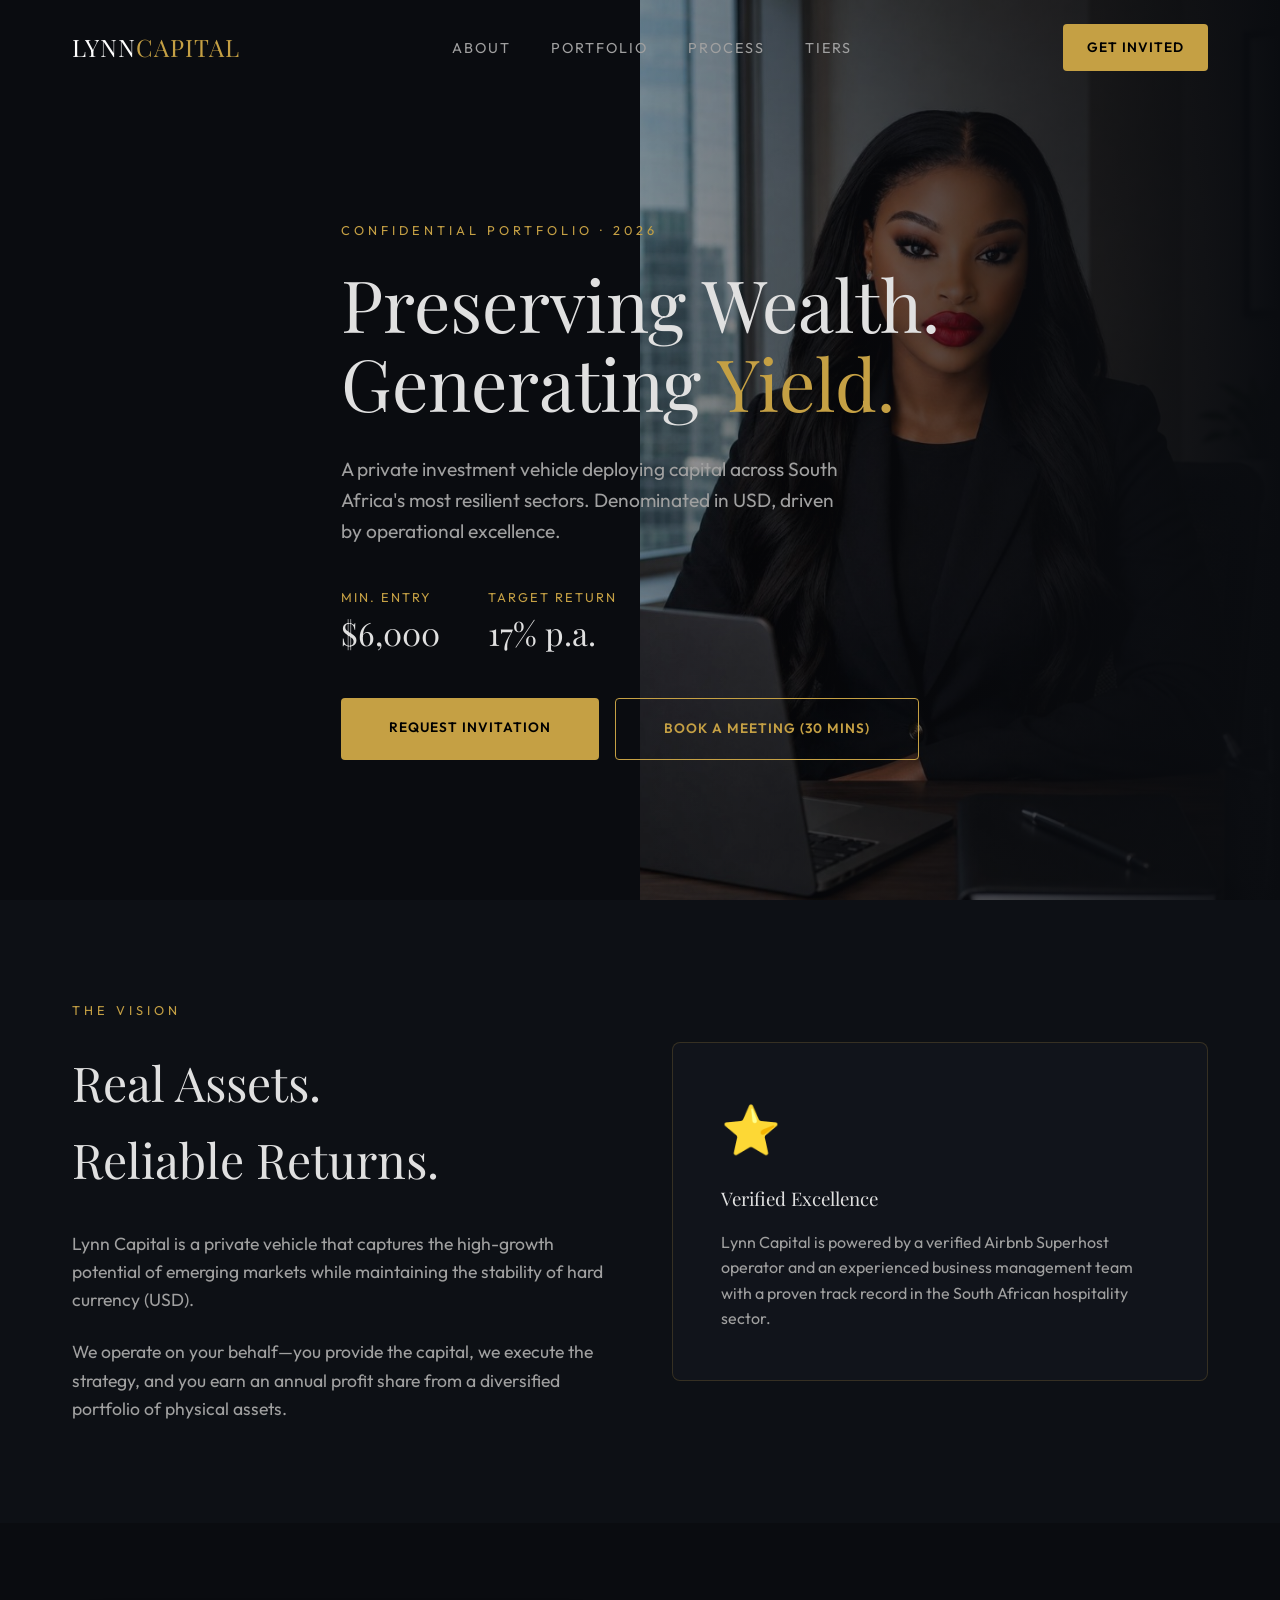
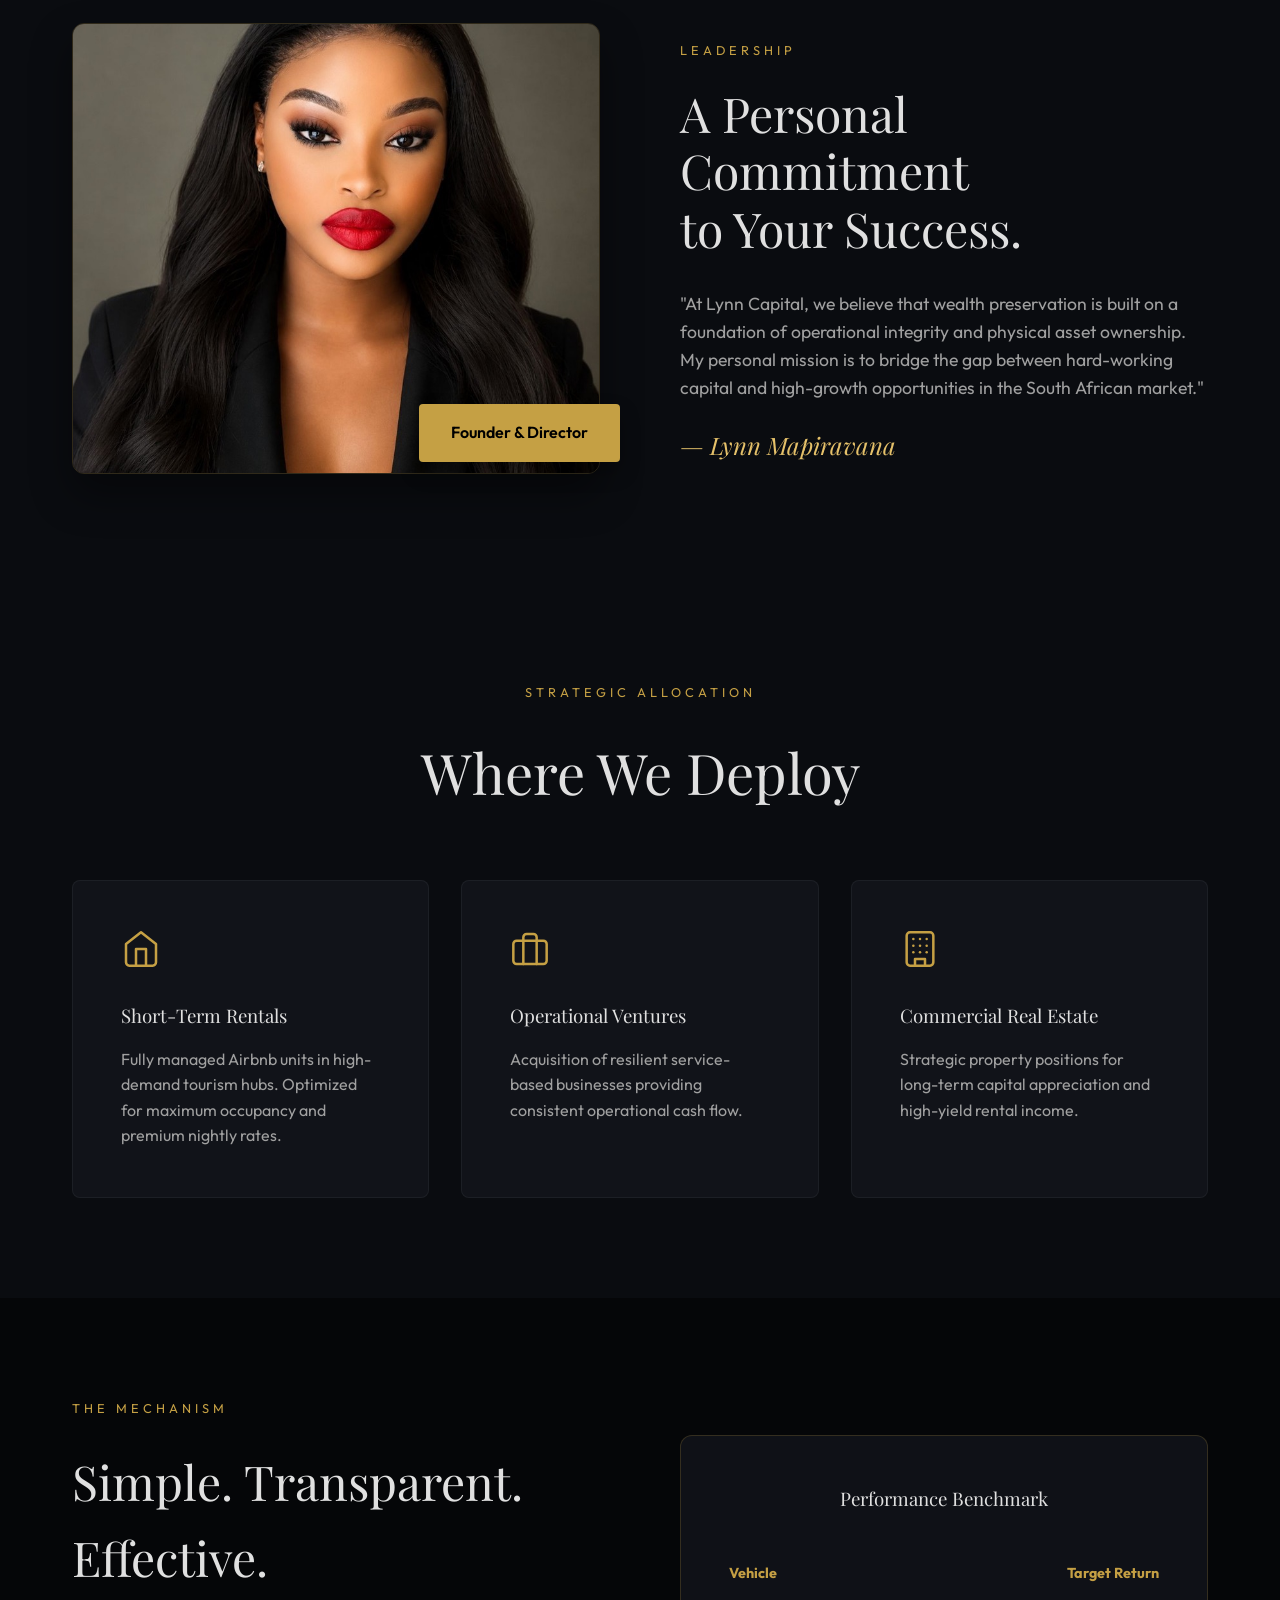
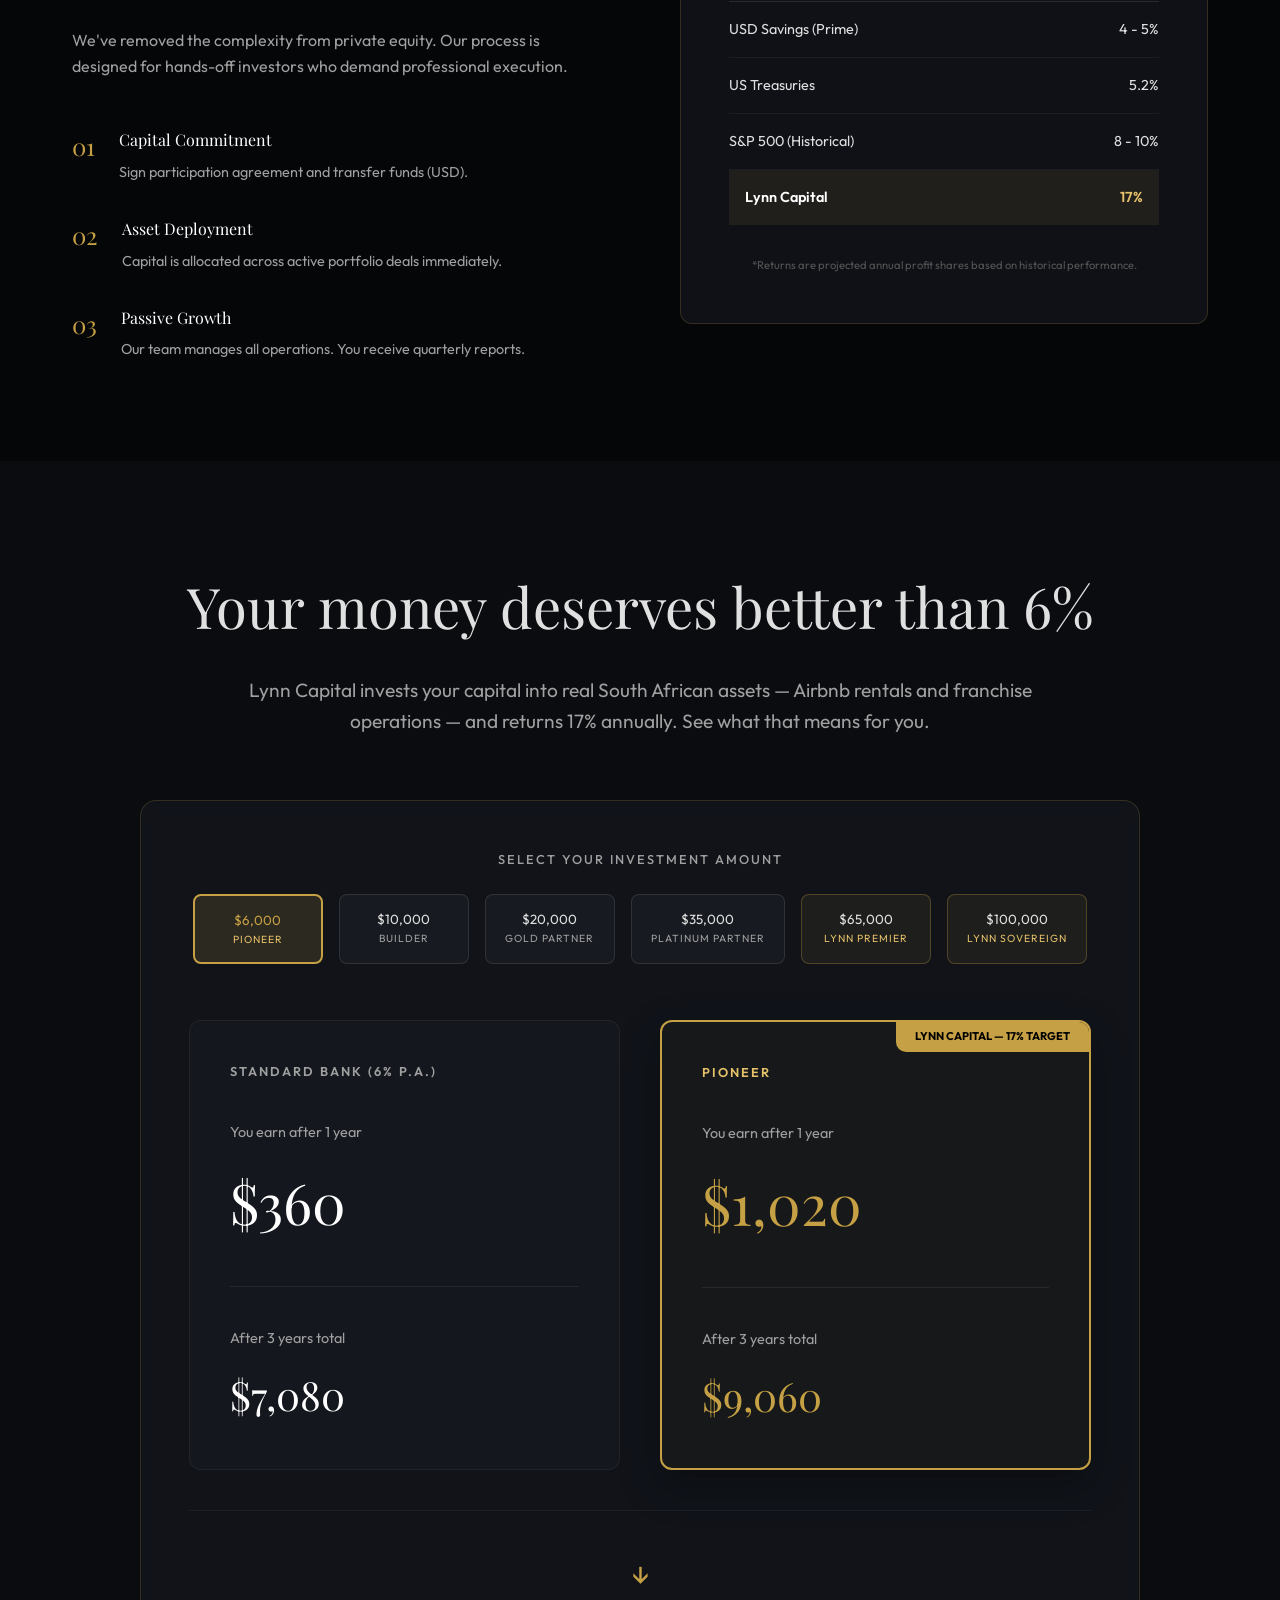
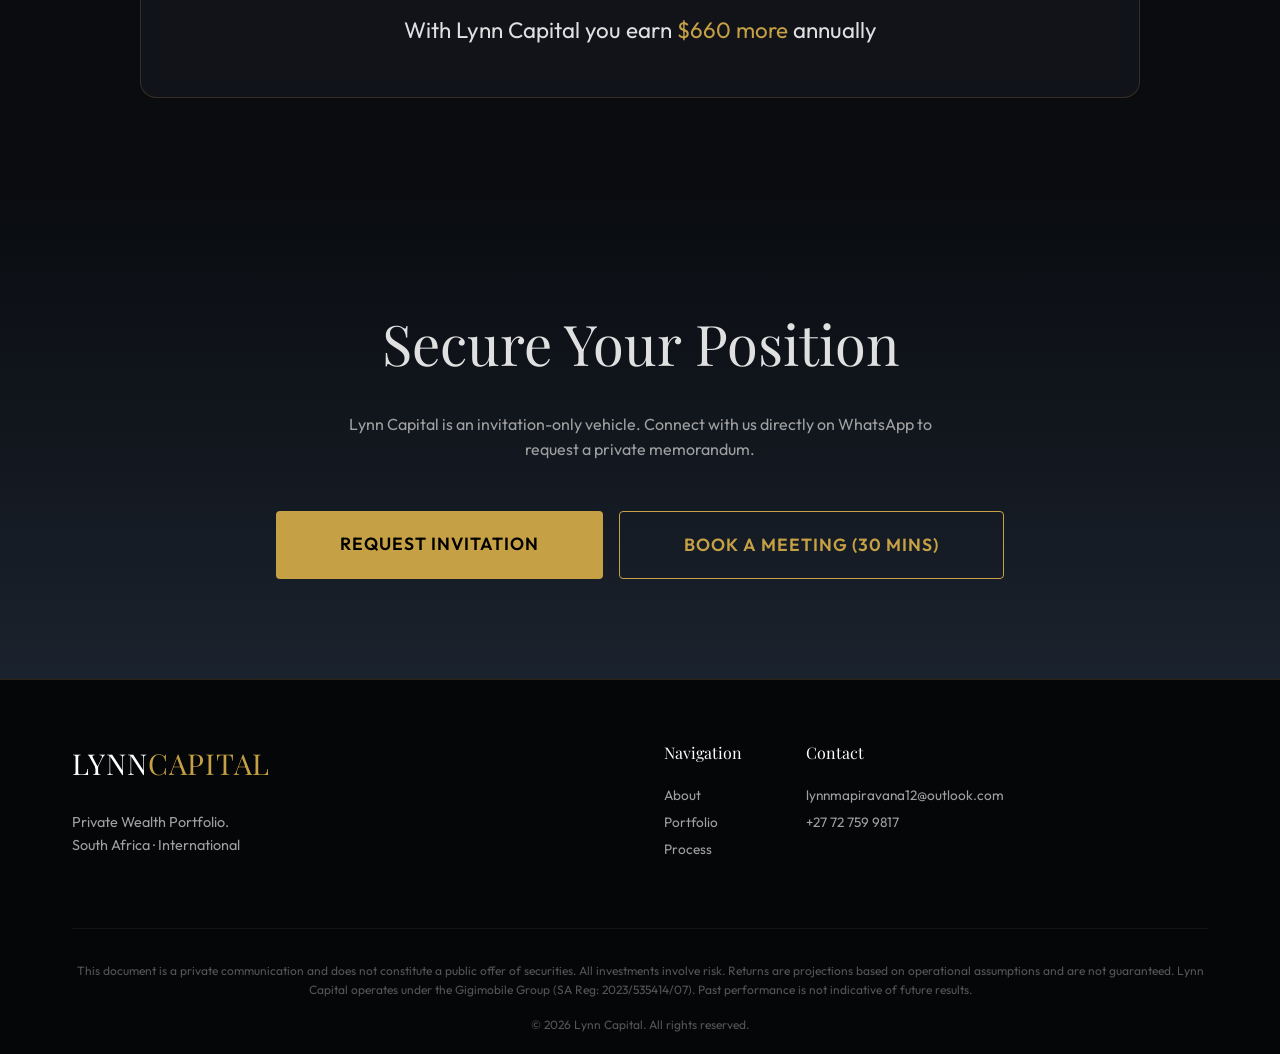
==== index.html @ 31196fe0 "Standardize 6k/17% business logic and enhance premium calculator tiers" ====
<!DOCTYPE html>
<html lang="en">
<head>
    <meta charset="UTF-8">
    <meta name="viewport" content="width=device-width, initial-scale=1.0">
    <title>Lynn Capital — Private Wealth Portfolio</title>
    <meta name="description" content="Exclusive private investment vehicle focused on high-yield hospitality, franchise, and real estate assets in South Africa.">
    <link rel="stylesheet" href="styles.css">
    <!-- Social Sharing Metadata (WhatsApp, LinkedIn, etc.) -->
    <meta property="og:title" content="Lynn Capital — Private Wealth Portfolio">
    <meta property="og:description" content="Exclusive private investment vehicle focused on high-yield hospitality, franchise, and real estate assets.">
    <meta property="og:image" content="lynn-hero.jpg">
    <meta property="og:url" content="https://lynn-capital.vercel.app">
    <meta property="og:type" content="website">
    <meta name="twitter:card" content="summary_large_image">
</head>
<body>

    <!-- NAVIGATION -->
    <nav>
        <div class="container nav-content">
            <a href="#" class="logo">LYNN<span>CAPITAL</span></a>
            <ul class="nav-links">
                <li><a href="#about">About</a></li>
                <li><a href="#verticals">Portfolio</a></li>
                <li><a href="#how-it-works">Process</a></li>
                <li><a href="#tiers">Tiers</a></li>
            </ul>
            <a href="https://wa.me/27727599817?text=I%27m%20interested%20in%20Lynn%20Capital" class="btn-contact" target="_blank">Get Invited</a>
        </div>
    </nav>

    <!-- HERO SECTION -->
    <section class="hero">
        <img src="lynn-hero.jpg" alt="Investment Manager" class="hero-image">
        <div class="hero-bg"></div>
        <div class="container">
            <div class="hero-content reveal">
                <span class="hero-eyebrow">Confidential Portfolio · 2026</span>
                <h1>Preserving Wealth.<br>Generating <span class="text-gold">Yield.</span></h1>
                <p>A private investment vehicle deploying capital across South Africa's most resilient sectors. Denominated in USD, driven by operational excellence.</p>
                <div class="hero-stats" style="display: flex; gap: 3rem; margin-top: 2rem;">
                    <div>
                        <div style="font-size: 0.8rem; color: var(--gold); text-transform: uppercase; letter-spacing: 2px;">Min. Entry</div>
                        <div style="font-size: 2rem; font-family: 'Playfair Display';">$6,000</div>
                    </div>
                    <div>
                        <div style="font-size: 0.8rem; color: var(--gold); text-transform: uppercase; letter-spacing: 2px;">Target Return</div>
                        <div style="font-size: 2rem; font-family: 'Playfair Display';">17% p.a.</div>
                    </div>
                </div>
                <div style="display: flex; gap: 1rem; margin-top: 2.5rem; flex-wrap: wrap;">
                    <a href="https://wa.me/27727599817?text=I%27m%20interested%20in%20Lynn%20Capital" class="btn-contact" style="padding: 1.2rem 3rem; text-align: center;" target="_blank">Request Invitation</a>
                    <a href="https://calendly.com/lynnmapiravana12/30min" class="btn-contact" style="background: transparent; color: var(--gold); border: 1px solid var(--gold); padding: 1.2rem 3rem; text-align: center;" target="_blank">Book a Meeting (30 mins)</a>
                </div>
            </div>
        </div>
    </section>

    <!-- ABOUT SECTION -->
    <section id="about" class="section-padding" style="background: #0d1015;">
        <div class="container">
            <div style="display: grid; grid-template-columns: 1fr 1fr; gap: 4rem; align-items: center;">
                <div class="reveal">
                    <span class="hero-eyebrow">The Vision</span>
                    <h2 style="font-size: 3rem; margin-bottom: 2rem;">Real Assets.<br>Reliable Returns.</h2>
                    <p style="color: var(--text-dim); font-size: 1.1rem; margin-bottom: 1.5rem;">Lynn Capital is a private vehicle that captures the high-growth potential of emerging markets while maintaining the stability of hard currency (USD).</p>
                    <p style="color: var(--text-dim); font-size: 1.1rem;">We operate on your behalf—you provide the capital, we execute the strategy, and you earn an annual profit share from a diversified portfolio of physical assets.</p>
                </div>
                <div class="reveal" style="position: relative;">
                    <div style="border: 1px solid var(--border); padding: 3rem; background: var(--bg-card); backdrop-filter: blur(10px); border-radius: 8px;">
                        <div style="font-size: 3rem; color: var(--gold); margin-bottom: 1rem;">⭐</div>
                        <h3 style="margin-bottom: 1rem;">Verified Excellence</h3>
                        <p style="color: var(--text-dim);">Lynn Capital is powered by a verified Airbnb Superhost operator and an experienced business management team with a proven track record in the South African hospitality sector.</p>
                </div>
            </div>
        </div>
    </section>

    <!-- LEADERSHIP SECTION -->
    <section id="leadership" class="section-padding">
        <div class="container">
            <div class="leadership-grid reveal">
                <div class="leadership-image-wrap">
                    <img src="lynn-portrait.jpg" alt="Founder of Lynn Capital" class="founder-img">
                    <div class="founder-badge">Founder & Director</div>
                </div>
                <div class="leadership-text">
                    <span class="hero-eyebrow">Leadership</span>
                    <h2>A Personal Commitment<br>to Your Success.</h2>
                    <p class="quote">"At Lynn Capital, we believe that wealth preservation is built on a foundation of operational integrity and physical asset ownership. My personal mission is to bridge the gap between hard-working capital and high-growth opportunities in the South African market."</p>
                    <p class="signature">— Lynn Mapiravana</p>
                </div>
            </div>
        </div>
    </section>


    <!-- VERTICALS SECTION -->
    <section id="verticals" class="section-padding">
        <div class="container">
            <div class="text-center reveal" style="margin-bottom: 4rem;">
                <span class="hero-eyebrow">Strategic Allocation</span>
                <h2 style="font-size: 3.5rem;">Where We Deploy</h2>
            </div>
            <div style="display: grid; grid-template-columns: repeat(auto-fit, minmax(300px, 1fr)); gap: 2rem;">
                <!-- Vertical 1 -->
                <div class="reveal" style="background: var(--bg-card); padding: 3rem; border: 1px solid rgba(255,255,255,0.05); border-radius: 8px; transition: var(--transition); cursor: default;">
                    <div style="color: var(--gold); margin-bottom: 1.5rem;">
                        <svg xmlns="http://www.w3.org/2000/svg" width="40" height="40" viewBox="0 0 24 24" fill="none" stroke="currentColor" stroke-width="1.5" stroke-linecap="round" stroke-linejoin="round"><path d="m3 9 9-7 9 7v11a2 2 0 0 1-2 2H5a2 2 0 0 1-2-2z"/><polyline points="9 22 9 12 15 12 15 22"/></svg>
                    </div>
                    <h3 style="margin-bottom: 1rem;">Short-Term Rentals</h3>
                    <p style="color: var(--text-dim);">Fully managed Airbnb units in high-demand tourism hubs. Optimized for maximum occupancy and premium nightly rates.</p>
                </div>
                <!-- Vertical 2 -->
                <div class="reveal" style="background: var(--bg-card); padding: 3rem; border: 1px solid rgba(255,255,255,0.05); border-radius: 8px; transition: var(--transition); cursor: default;">
                    <div style="color: var(--gold); margin-bottom: 1.5rem;">
                        <svg xmlns="http://www.w3.org/2000/svg" width="40" height="40" viewBox="0 0 24 24" fill="none" stroke="currentColor" stroke-width="1.5" stroke-linecap="round" stroke-linejoin="round"><rect width="20" height="14" x="2" y="7" rx="2" ry="2"/><path d="M16 21V5a2 2 0 0 0-2-2h-4a2 2 0 0 0-2 2v16"/></svg>
                    </div>
                    <h3 style="margin-bottom: 1rem;">Operational Ventures</h3>
                    <p style="color: var(--text-dim);">Acquisition of resilient service-based businesses providing consistent operational cash flow.</p>
                </div>
                <!-- Vertical 3 -->
                <div class="reveal" style="background: var(--bg-card); padding: 3rem; border: 1px solid rgba(255,255,255,0.05); border-radius: 8px; transition: var(--transition); cursor: default;">
                    <div style="color: var(--gold); margin-bottom: 1.5rem;">
                        <svg xmlns="http://www.w3.org/2000/svg" width="40" height="40" viewBox="0 0 24 24" fill="none" stroke="currentColor" stroke-width="1.5" stroke-linecap="round" stroke-linejoin="round"><rect x="4" y="2" width="16" height="20" rx="2" ry="2"/><path d="M9 22v-4h6v4"/><path d="M8 6h.01"/><path d="M16 6h.01"/><path d="M12 6h.01"/><path d="M12 10h.01"/><path d="M12 14h.01"/><path d="M16 10h.01"/><path d="M16 14h.01"/><path d="M8 10h.01"/><path d="M8 14h.01"/></svg>
                    </div>
                    <h3 style="margin-bottom: 1rem;">Commercial Real Estate</h3>
                    <p style="color: var(--text-dim);">Strategic property positions for long-term capital appreciation and high-yield rental income.</p>
                </div>
            </div>
        </div>
    </section>

    <!-- PROCESS SECTION -->
    <section id="how-it-works" class="section-padding" style="background: #050608;">
        <div class="container">
            <div style="display: grid; grid-template-columns: 1fr 1fr; gap: 5rem;">
                <div class="reveal">
                    <span class="hero-eyebrow">The Mechanism</span>
                    <h2 style="font-size: 3rem; margin-bottom: 2rem;">Simple. Transparent.<br>Effective.</h2>
                    <p style="color: var(--text-dim); margin-bottom: 3rem;">We've removed the complexity from private equity. Our process is designed for hands-off investors who demand professional execution.</p>
                    
                    <div style="display: flex; flex-direction: column; gap: 2rem;">
                        <div style="display: flex; gap: 1.5rem; align-items: flex-start;">
                            <div style="color: var(--gold); font-family: 'Playfair Display'; font-size: 1.5rem;">01</div>
                            <div>
                                <h4 style="color: #fff; margin-bottom: 0.5rem;">Capital Commitment</h4>
                                <p style="color: var(--text-dim); font-size: 0.9rem;">Sign participation agreement and transfer funds (USD).</p>
                            </div>
                        </div>
                        <div style="display: flex; gap: 1.5rem; align-items: flex-start;">
                            <div style="color: var(--gold); font-family: 'Playfair Display'; font-size: 1.5rem;">02</div>
                            <div>
                                <h4 style="color: #fff; margin-bottom: 0.5rem;">Asset Deployment</h4>
                                <p style="color: var(--text-dim); font-size: 0.9rem;">Capital is allocated across active portfolio deals immediately.</p>
                            </div>
                        </div>
                        <div style="display: flex; gap: 1.5rem; align-items: flex-start;">
                            <div style="color: var(--gold); font-family: 'Playfair Display'; font-size: 1.5rem;">03</div>
                            <div>
                                <h4 style="color: #fff; margin-bottom: 0.5rem;">Passive Growth</h4>
                                <p style="color: var(--text-dim); font-size: 0.9rem;">Our team manages all operations. You receive quarterly reports.</p>
                            </div>
                        </div>
                    </div>
                </div>
                <div class="reveal" style="background: var(--bg-card); border: 1px solid var(--border); padding: 3rem; border-radius: 12px; align-self: center;">
                    <h3 style="margin-bottom: 2rem; text-align: center;">Performance Benchmark</h3>
                    <table style="width: 100%; border-collapse: collapse; font-size: 0.9rem;">
                        <tr style="border-bottom: 1px solid rgba(255,255,255,0.1); color: var(--gold);">
                            <th style="padding: 1rem 0; text-align: left;">Vehicle</th>
                            <th style="padding: 1rem 0; text-align: right;">Target Return</th>
                        </tr>
                        <tr style="border-bottom: 1px solid rgba(255,255,255,0.05);">
                            <td style="padding: 1rem 0;">USD Savings (Prime)</td>
                            <td style="padding: 1rem 0; text-align: right;">4 - 5%</td>
                        </tr>
                        <tr style="border-bottom: 1px solid rgba(255,255,255,0.05);">
                            <td style="padding: 1rem 0;">US Treasuries</td>
                            <td style="padding: 1rem 0; text-align: right;">5.2%</td>
                        </tr>
                        <tr style="border-bottom: 1px solid rgba(255,255,255,0.05);">
                            <td style="padding: 1rem 0;">S&P 500 (Historical)</td>
                            <td style="padding: 1rem 0; text-align: right;">8 - 10%</td>
                        </tr>
                        <tr style="background: rgba(197, 160, 68, 0.1); color: #fff; font-weight: 600;">
                            <td style="padding: 1rem;">Lynn Capital</td>
                            <td style="padding: 1rem; text-align: right; color: var(--gold-bright);">17%</td>
                        </tr>
                    </table>
                    <p style="font-size: 0.7rem; color: #555; margin-top: 2rem; text-align: center;">*Returns are projected annual profit shares based on historical performance.</p>
                </div>
            </div>
        </div>
    </section>

    <!-- INVESTMENT CALCULATOR -->
    <section id="tiers" class="section-padding">
        <div class="container">
            <div class="text-center reveal" style="margin-bottom: 4rem;">
                <h2 style="font-size: 3.5rem; margin-bottom: 1.5rem;">Your money deserves better than 6%</h2>
                <p style="color: var(--text-dim); max-width: 800px; margin: 0 auto; font-size: 1.2rem;">
                    Lynn Capital invests your capital into real South African assets — Airbnb rentals and franchise operations — and returns 17% annually. See what that means for you.
                </p>
            </div>

            <div class="calculator-container reveal">
                <div class="amount-selector">
                    <p class="selector-label">Select your investment amount</p>
                    <div class="amount-buttons">
                        <button class="amount-btn active" data-amount="6000" data-tier="Pioneer">$6,000<span>Pioneer</span></button>
                        <button class="amount-btn" data-amount="10000" data-tier="Builder">$10,000<span>Builder</span></button>
                        <button class="amount-btn" data-amount="20000" data-tier="Gold Partner">$20,000<span>Gold Partner</span></button>
                        <button class="amount-btn" data-amount="35000" data-tier="Platinum Partner">$35,000<span>Platinum Partner</span></button>
                        <button class="amount-btn tier-gold" data-amount="65000" data-tier="Lynn Premier">$65,000<span>Lynn Premier</span></button>
                        <button class="amount-btn tier-gold" data-amount="100000" data-tier="Lynn Sovereign">$100,000<span>Lynn Sovereign</span></button>
                    </div>
                </div>

                <div class="comparison-cards">
                    <!-- Standard Bank Card -->
                    <div class="comp-card">
                        <div class="card-header">STANDARD BANK (6% P.A.)</div>
                        <div class="card-body">
                            <div class="earning-group">
                                <span class="earning-label">You earn after 1 year</span>
                                <h3 class="earning-value" id="bank-year-1">$360</h3>
                            </div>
                            <div class="earning-divider"></div>
                            <div class="earning-group">
                                <span class="earning-label">After 3 years total</span>
                                <h3 class="earning-value small" id="bank-year-3">$7,080</h3>
                            </div>
                        </div>
                    </div>

                    <!-- Lynn Capital Card -->
                    <div class="comp-card featured">
                        <div class="card-badge">LYNN CAPITAL — 17% TARGET</div>
                        <div class="card-header" id="lynn-tier-label">PIONEER</div>
                        <div class="card-body">
                            <div class="earning-group">
                                <span class="earning-label">You earn after 1 year</span>
                                <h3 class="earning-value" id="lynn-year-1">$1,020</h3>
                            </div>
                            <div class="earning-divider"></div>
                            <div class="earning-group">
                                <span class="earning-label">After 3 years total</span>
                                <h3 class="earning-value small" id="lynn-year-3">$9,060</h3>
                            </div>
                        </div>
                    </div>
                </div>

                <div class="comparison-footer">
                    <div class="footer-arrow">↓</div>
                    <p>With Lynn Capital you earn <span id="diff-value" class="text-gold">$660 more</span> annually</p>
                </div>
            </div>
        </div>
    </section>

    <!-- CONTACT CTA -->
    <section id="contact" class="section-padding" style="background: linear-gradient(to bottom, #0a0c10, #1a222d);">
        <div class="container text-center reveal">
            <h2 style="font-size: 3.5rem; margin-bottom: 1.5rem;">Secure Your Position</h2>
            <p style="color: var(--text-dim); max-width: 600px; margin: 0 auto 3rem;">Lynn Capital is an invitation-only vehicle. Connect with us directly on WhatsApp to request a private memorandum.</p>
            <div style="display: flex; gap: 1rem; justify-content: center; flex-wrap: wrap;">
                <a href="https://wa.me/27727599817?text=I%27m%20interested%20in%20Lynn%20Capital" class="btn-contact" style="padding: 1.2rem 4rem; font-size: 1.1rem;" target="_blank">Request Invitation</a>
                <a href="https://calendly.com/lynnmapiravana12/30min" class="btn-contact" style="background: transparent; color: var(--gold); border: 1px solid var(--gold); padding: 1.2rem 4rem; font-size: 1.1rem;" target="_blank">Book a Meeting (30 mins)</a>
            </div>
        </div>
    </section>


    <!-- FOOTER -->
    <footer>
        <div class="container">
            <div class="footer-content">
                <div>
                    <div class="logo footer-logo">LYNN<span>CAPITAL</span></div>
                    <p style="color: var(--text-dim); font-size: 0.9rem;">Private Wealth Portfolio.<br>South Africa · International</p>
                </div>
                <div style="display: flex; gap: 4rem;">
                    <div>
                        <h4 style="margin-bottom: 1rem; color: #fff;">Navigation</h4>
                        <ul style="list-style: none; font-size: 0.85rem; line-height: 2;">
                            <li><a href="#about" style="color: var(--text-dim); text-decoration: none;">About</a></li>
                            <li><a href="#verticals" style="color: var(--text-dim); text-decoration: none;">Portfolio</a></li>
                            <li><a href="#how-it-works" style="color: var(--text-dim); text-decoration: none;">Process</a></li>
                        </ul>
                    </div>
                    <div>
                        <h4 style="margin-bottom: 1rem; color: #fff;">Contact</h4>
                        <ul style="list-style: none; font-size: 0.85rem; line-height: 2;">
                            <li style="color: var(--text-dim);">lynnmapiravana12@outlook.com</li>
                            <li style="color: var(--text-dim);">+27 72 759 9817</li>
                        </ul>
                    </div>
                </div>
            </div>
            <div class="footer-disclaimer">
                <p>This document is a private communication and does not constitute a public offer of securities. All investments involve risk. Returns are projections based on operational assumptions and are not guaranteed. Lynn Capital operates under the Gigimobile Group (SA Reg: 2023/535414/07). Past performance is not indicative of future results.</p>
                <p style="margin-top: 1rem;">&copy; 2026 Lynn Capital. All rights reserved.</p>
            </div>
        </div>
    </footer>

    <script src="script.js"></script>
</body>
</html>
---- styles.css ----
/* LYNN CAPITAL - DESIGN SYSTEM */
@import url('https://fonts.googleapis.com/css2?family=Playfair+Display:ital,wght@0,400;0,700;1,400&family=Outfit:wght@300;400;500;600&display=swap');

:root {
    --bg-dark: #0a0c10;
    --bg-card: rgba(20, 24, 30, 0.7);
    --gold: #c5a044;
    --gold-bright: #e5c16a;
    --gold-dim: #8b6d27;
    --text-main: #e0e0e0;
    --text-dim: #a0a0a0;
    --accent: #1e2a3a;
    --border: rgba(197, 160, 68, 0.2);
    --glass: rgba(255, 255, 255, 0.03);
    --transition: all 0.4s cubic-bezier(0.16, 1, 0.3, 1);
}

* {
    margin: 0;
    padding: 0;
    box-sizing: border-box;
}

body {
    background-color: var(--bg-dark);
    color: var(--text-main);
    font-family: 'Outfit', sans-serif;
    line-height: 1.6;
    overflow-x: hidden;
    -webkit-font-smoothing: antialiased;
}

h1, h2, h3, h4 {
    font-family: 'Playfair Display', serif;
    font-weight: 400;
}

/* UTILITIES */
.container {
    max-width: 1200px;
    margin: 0 auto;
    padding: 0 2rem;
}

.section-padding {
    padding: 100px 0;
}

.text-gold { color: var(--gold); }
.text-center { text-align: center; }

/* NAVIGATION */
nav {
    position: fixed;
    top: 0;
    width: 100%;
    z-index: 1000;
    padding: 1.5rem 0;
    transition: var(--transition);
    border-bottom: 1px solid transparent;
}

nav.scrolled {
    background: rgba(10, 12, 16, 0.85);
    backdrop-filter: blur(15px);
    padding: 1rem 0;
    border-bottom: 1px solid var(--border);
}

.nav-content {
    display: flex;
    justify-content: space-between;
    align-items: center;
}

.logo {
    font-family: 'Playfair Display', serif;
    font-size: 1.5rem;
    color: #fff;
    text-decoration: none;
    letter-spacing: 1px;
}

.logo span {
    color: var(--gold);
}

.nav-links {
    display: flex;
    gap: 2.5rem;
    list-style: none;
}

.nav-links a {
    color: var(--text-dim);
    text-decoration: none;
    font-size: 0.9rem;
    text-transform: uppercase;
    letter-spacing: 2px;
    transition: var(--transition);
}

.nav-links a:hover {
    color: var(--gold);
}

.btn-contact {
    background: var(--gold);
    color: #000;
    padding: 0.8rem 1.5rem;
    border-radius: 4px;
    text-decoration: none;
    font-weight: 600;
    font-size: 0.85rem;
    text-transform: uppercase;
    letter-spacing: 1px;
    transition: var(--transition);
}

.btn-contact:hover {
    background: var(--gold-bright);
    transform: translateY(-2px);
    box-shadow: 0 10px 20px rgba(197, 160, 68, 0.2);
}

/* HERO SECTION */
.hero {
    height: 100vh;
    display: flex;
    align-items: center;
    position: relative;
    overflow: hidden;
    padding-top: 80px;
}

.hero-bg {
    position: absolute;
    top: 0;
    right: 0;
    width: 50%;
    height: 100%;
    background: linear-gradient(to left, var(--bg-dark), transparent);
    z-index: 1;
}

.hero-image {
    position: absolute;
    top: 0;
    right: 0;
    width: 50%;
    height: 100%;
    object-fit: cover;
    opacity: 0.6;
    z-index: 0;
}

.hero-content {
    position: relative;
    z-index: 2;
    max-width: 650px;
}

.hero-eyebrow {
    color: var(--gold);
    text-transform: uppercase;
    letter-spacing: 4px;
    font-size: 0.8rem;
    margin-bottom: 1.5rem;
    display: block;
}

.hero h1 {
    font-size: 4.5rem;
    line-height: 1.1;
    margin-bottom: 2rem;
}

.hero p {
    font-size: 1.2rem;
    color: var(--text-dim);
    margin-bottom: 2.5rem;
    max-width: 500px;
}

/* REVEAL ANIMATIONS */
.reveal {
    opacity: 0;
    transform: translateY(30px);
    transition: all 0.8s ease-out;
}

.reveal.active {
    opacity: 1;
    transform: translateY(0);
}

/* FORM STYLES */
.contact-form {
    text-align: left;
}

.form-group {
    display: flex;
    flex-direction: column;
    gap: 0.5rem;
}

.form-group label {
    font-size: 0.75rem;
    text-transform: uppercase;
    letter-spacing: 2px;
    color: var(--gold);
}

.form-group input, 
.form-group select, 
.form-group textarea {
    background: rgba(255, 255, 255, 0.03);
    border: 1px solid rgba(197, 160, 68, 0.2);
    padding: 1rem;
    color: #fff;
    font-family: 'Outfit', sans-serif;
    border-radius: 4px;
    transition: var(--transition);
}

.form-group input:focus, 
.form-group select:focus, 
.form-group textarea:focus {
    outline: none;
    border-color: var(--gold);
    background: rgba(255, 255, 255, 0.06);
    box-shadow: 0 0 15px rgba(197, 160, 68, 0.1);
}

.form-group select option {
    background: #1a222d;
    color: #fff;
}

/* FOOTER */
footer {
    background: #050608;
    padding: 60px 0 20px;
    border-top: 1px solid var(--border);
}

.footer-content {
    display: grid;
    grid-template-columns: repeat(auto-fit, minmax(250px, 1fr));
    gap: 3rem;
    margin-bottom: 4rem;
}

.footer-logo {
    font-size: 1.8rem;
    margin-bottom: 1.5rem;
}

.footer-disclaimer {
    font-size: 0.75rem;
    color: #555;
    text-align: center;
    border-top: 1px solid rgba(255,255,255,0.05);
    padding-top: 2rem;
}

/* LEADERSHIP SECTION STYLES */
.leadership-grid {
    display: grid;
    grid-template-columns: 1fr 1fr;
    gap: 5rem;
    align-items: center;
}

.leadership-image-wrap {
    position: relative;
}

.founder-img {
    width: 100%;
    border-radius: 12px;
    border: 1px solid var(--border);
    box-shadow: 0 20px 40px rgba(0,0,0,0.4);
}

.founder-badge {
    position: absolute;
    bottom: 20px;
    right: -20px;
    background: var(--gold);
    color: #000;
    padding: 1rem 2rem;
    border-radius: 4px;
    font-weight: 600;
    box-shadow: 0 10px 20px rgba(0,0,0,0.3);
    z-index: 5;
}

.leadership-text h2 {
    font-size: 3rem;
    margin-bottom: 2rem;
    line-height: 1.2;
}

.leadership-text .quote {
    color: var(--text-dim);
    font-size: 1.1rem;
    margin-bottom: 1.5rem;
}

.leadership-text .signature {
    color: var(--gold-bright);
    font-family: 'Playfair Display', serif;
    font-size: 1.5rem;
    font-style: italic;
}

/* MOBILE RESPONSIVENESS */
@media (max-width: 1024px) {
    h1 { font-size: 3.5rem !important; }
    .leadership-grid { gap: 3rem; }
}

@media (max-width: 768px) {
    .container { padding: 0 1.5rem; }
    .section-padding { padding: 60px 0; }
    
    h1 { font-size: 3rem !important; }
    h2 { font-size: 2.2rem !important; }
    
    .nav-links { display: none; }
    
    /* Hero Section Fix */
    .hero { 
        height: auto; 
        min-height: 80vh;
        padding: 120px 0 60px;
        display: block; 
    }
    .hero-image {
        position: relative;
        width: 100%;
        height: 300px;
        display: block;
        opacity: 1;
        margin-bottom: 2rem;
        border-radius: 8px;
    }
    .hero-bg { display: none; }
    .hero-content { 
        max-width: 100%; 
        text-align: center; 
    }
    .hero-stats { 
        justify-content: center; 
        flex-direction: column; 
        gap: 1.5rem !important; 
    }
    
    /* Grid Resets */
    .leadership-grid,
    #about .container > div,
    #how-it-works .container > div {
        grid-template-columns: 1fr !important;
        gap: 3rem !important;
        text-align: center;
    }

    /* Founder Badge Mobile Fix */
    .founder-badge {
        position: static;
        margin: 1rem auto 0;
        display: inline-block;
        right: auto;
        bottom: auto;
        transform: none;
    }
    
    #about div:nth-child(2) { order: -1; } /* Feature box first */
    
    #verticals .container > div,
    #tiers .container > div {
        grid-template-columns: 1fr !important;
    }
    
    .tier.featured {
        transform: scale(1) !important;
        margin: 1.5rem 0;
    }
}

@media (max-width: 480px) {
    h1 { font-size: 2.4rem !important; }
    h2 { font-size: 1.8rem !important; }
    .logo { font-size: 1.1rem; }
    .btn-contact { padding: 0.6rem 1rem; font-size: 0.7rem; }
    .hero-image { height: 250px; }
}


/* INVESTMENT CALCULATOR SECTION */
.calculator-container {
    max-width: 1000px;
    margin: 0 auto;
    background: var(--bg-card);
    border: 1px solid var(--border);
    border-radius: 16px;
    padding: 3rem;
    backdrop-filter: blur(10px);
}

.amount-selector {
    text-align: center;
    margin-bottom: 3.5rem;
}

.selector-label {
    color: var(--text-dim);
    margin-bottom: 1.5rem;
    text-transform: uppercase;
    letter-spacing: 2px;
    font-size: 0.8rem;
    font-weight: 500;
}

.amount-buttons {
    display: flex;
    gap: 1rem;
    justify-content: center;
    flex-wrap: wrap;
}

.amount-btn {
    background: rgba(255,255,255,0.03);
    border: 1px solid rgba(255,255,255,0.1);
    color: var(--text-main);
    padding: 1rem 1.2rem;
    border-radius: 8px;
    cursor: pointer;
    transition: var(--transition);
    min-width: 130px;
    display: flex;
    flex-direction: column;
    align-items: center;
    font-family: 'Outfit', sans-serif;
}

.amount-btn span {
    font-size: 0.65rem;
    font-weight: 400;
    color: var(--text-dim);
    margin-top: 0.3rem;
    text-transform: uppercase;
    letter-spacing: 1px;
}

.amount-btn:hover {
    border-color: var(--gold);
    background: rgba(197, 160, 68, 0.05);
}

.amount-btn.active {
    background: rgba(197, 160, 68, 0.15);
    border: 2px solid var(--gold);
    color: var(--gold);
}

.amount-btn.active span {
    color: var(--gold-bright);
}

.amount-btn.tier-gold {
    background: rgba(197, 160, 68, 0.08);
    border-color: rgba(197, 160, 68, 0.3);
}

.amount-btn.tier-gold span {
    color: var(--gold-bright);
}

.comparison-cards {
    display: grid;
    grid-template-columns: 1fr 1fr;
    gap: 2.5rem;
    margin-bottom: 2.5rem;
}

.comp-card {
    background: rgba(255,255,255,0.02);
    border: 1px solid rgba(255,255,255,0.05);
    border-radius: 12px;
    padding: 2.5rem;
    position: relative;
    transition: var(--transition);
}

.comp-card.featured {
    border: 2px solid var(--gold);
    background: rgba(197, 160, 68, 0.03);
    box-shadow: 0 15px 40px rgba(0,0,0,0.3);
}

.card-badge {
    position: absolute;
    top: 0;
    right: 0;
    background: var(--gold);
    color: #000;
    padding: 0.4rem 1.2rem;
    font-size: 0.7rem;
    font-weight: 700;
    border-radius: 0 10px 0 10px;
    text-transform: uppercase;
}

.card-header {
    color: var(--text-dim);
    font-size: 0.8rem;
    letter-spacing: 2px;
    margin-bottom: 2.5rem;
    text-transform: uppercase;
    font-weight: 600;
}

.comp-card.featured .card-header {
    color: var(--gold-bright);
}

.earning-label {
    display: block;
    color: var(--text-dim);
    font-size: 0.9rem;
    margin-bottom: 0.8rem;
}

.earning-value {
    font-size: 3.5rem;
    color: #fff;
    margin-bottom: 0;
    font-family: 'Playfair Display', serif;
}

.comp-card.featured .earning-value {
    color: var(--gold);
}

.earning-value.small {
    font-size: 2.5rem;
}

.earning-divider {
    height: 1px;
    background: rgba(255,255,255,0.07);
    margin: 2.5rem 0;
}

.comparison-footer {
    text-align: center;
    padding-top: 2.5rem;
    border-top: 1px solid rgba(255,255,255,0.05);
}

.footer-arrow {
    font-size: 1.8rem;
    color: var(--gold);
    margin-bottom: 1rem;
    animation: bounce 2s infinite;
}

@keyframes bounce {
    0%, 20%, 50%, 80%, 100% {transform: translateY(0);}
    40% {transform: translateY(-10px);}
    60% {transform: translateY(-5px);}
}

.comparison-footer p {
    font-size: 1.4rem;
    color: var(--text-main);
    font-weight: 400;
}

@media (max-width: 900px) {
    .comparison-cards {
        grid-template-columns: 1fr;
        gap: 2rem;
    }
    .earning-value { font-size: 2.8rem; }
    .earning-value.small { font-size: 2rem; }
}

@media (max-width: 600px) {
    .calculator-container {
        padding: 1.5rem;
    }
    .amount-btn {
        min-width: calc(50% - 0.5rem);
    }
}
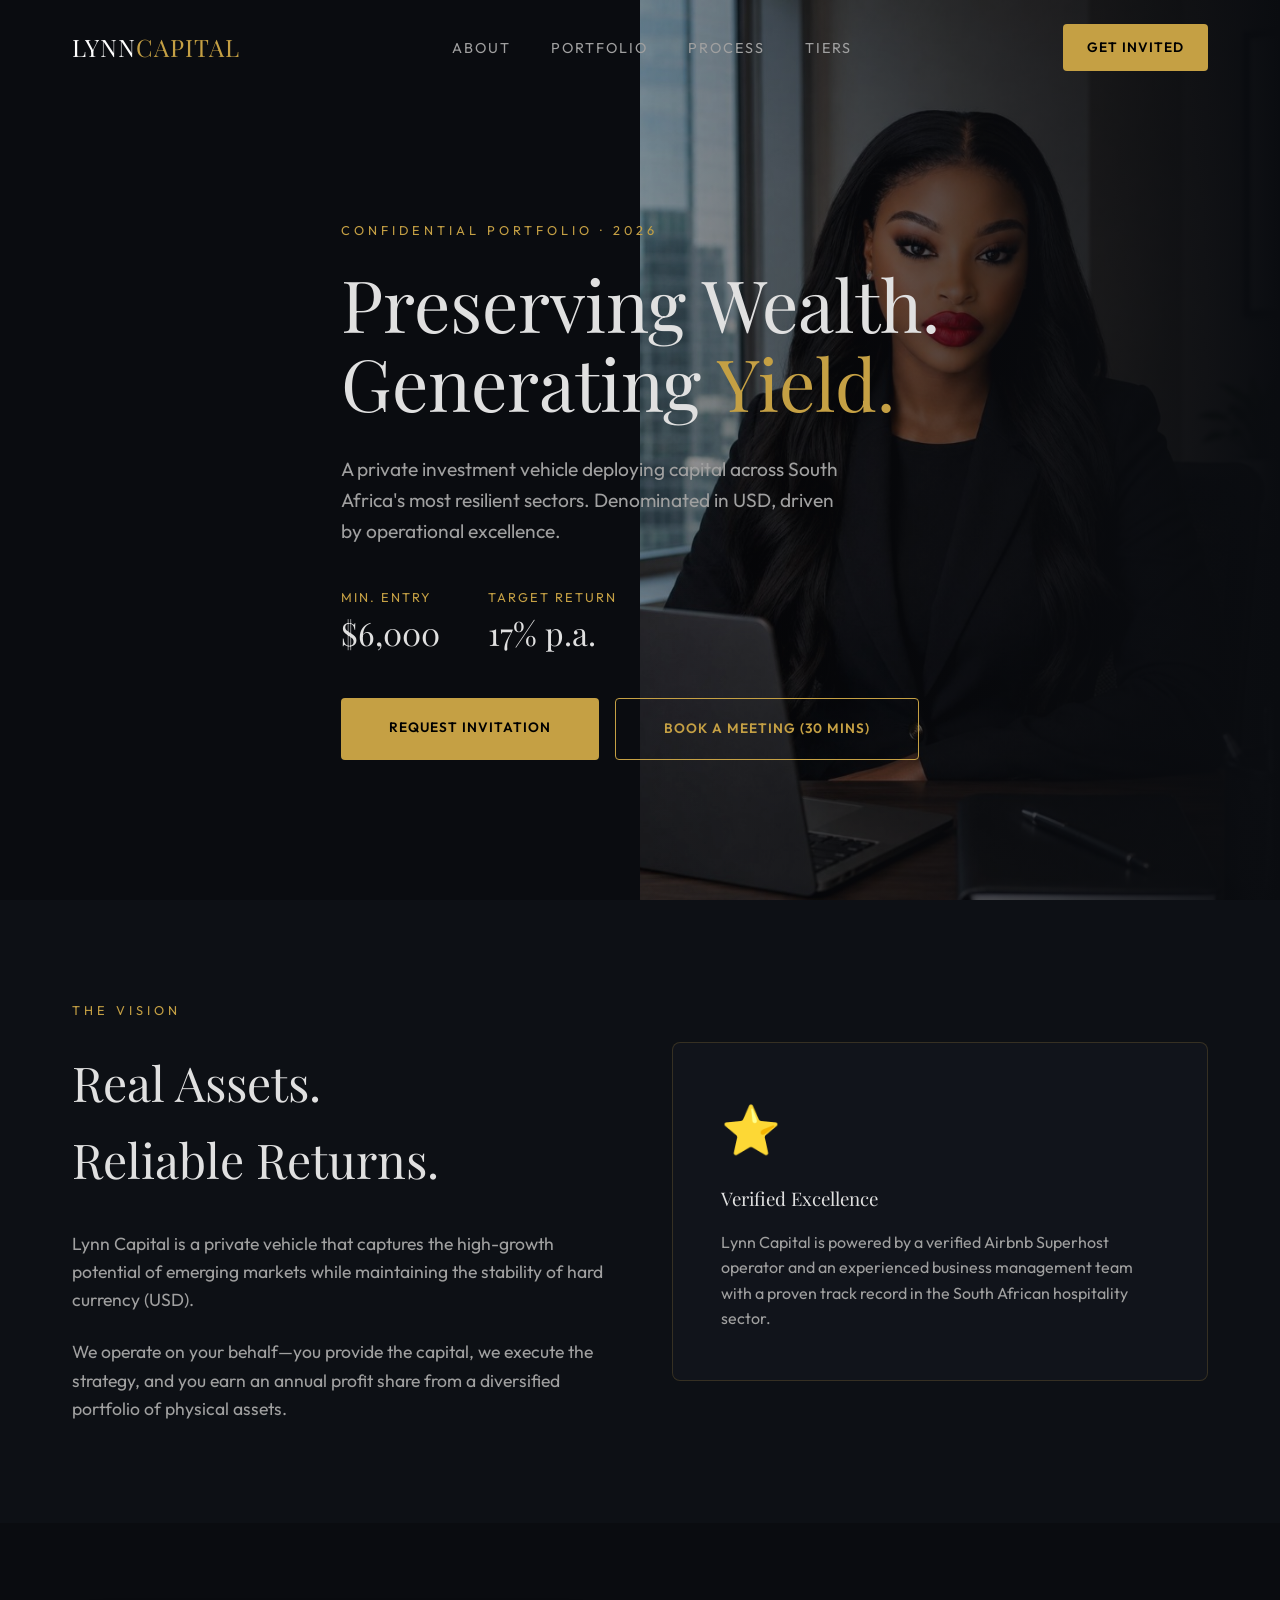
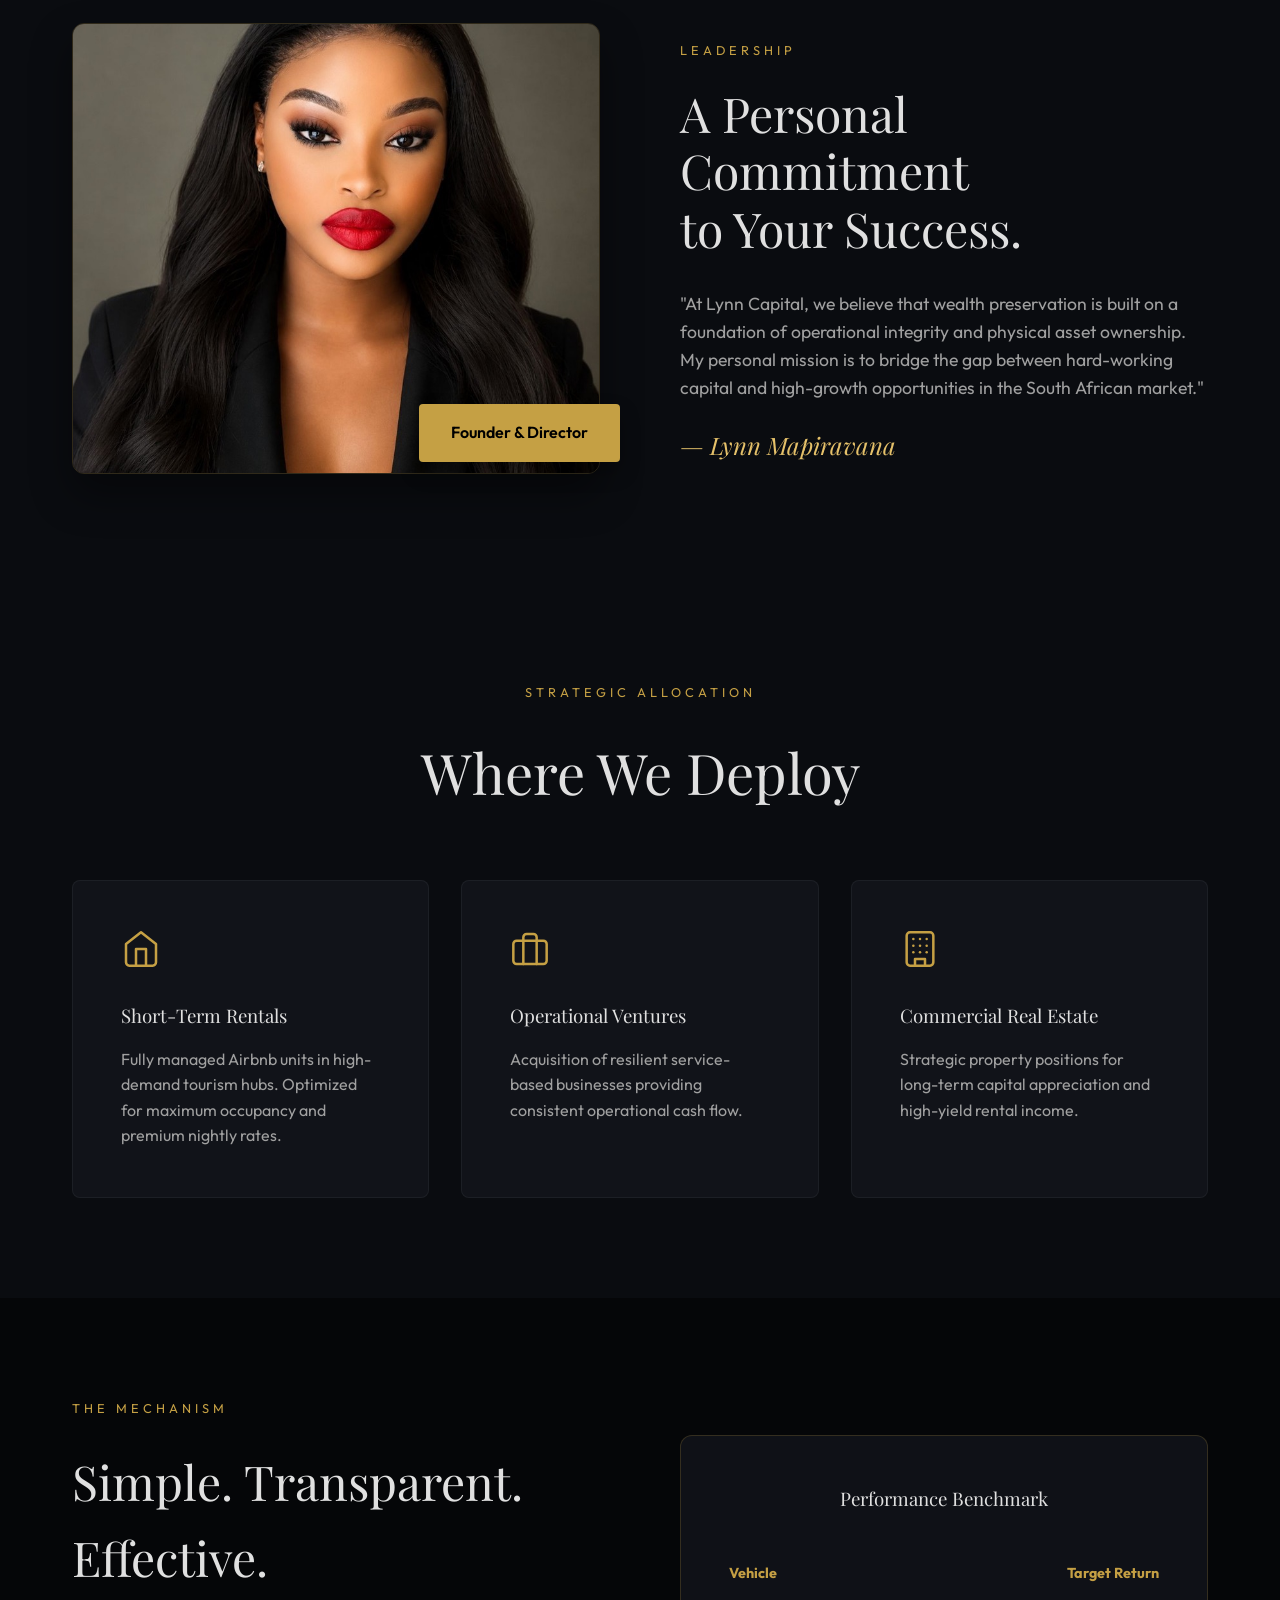
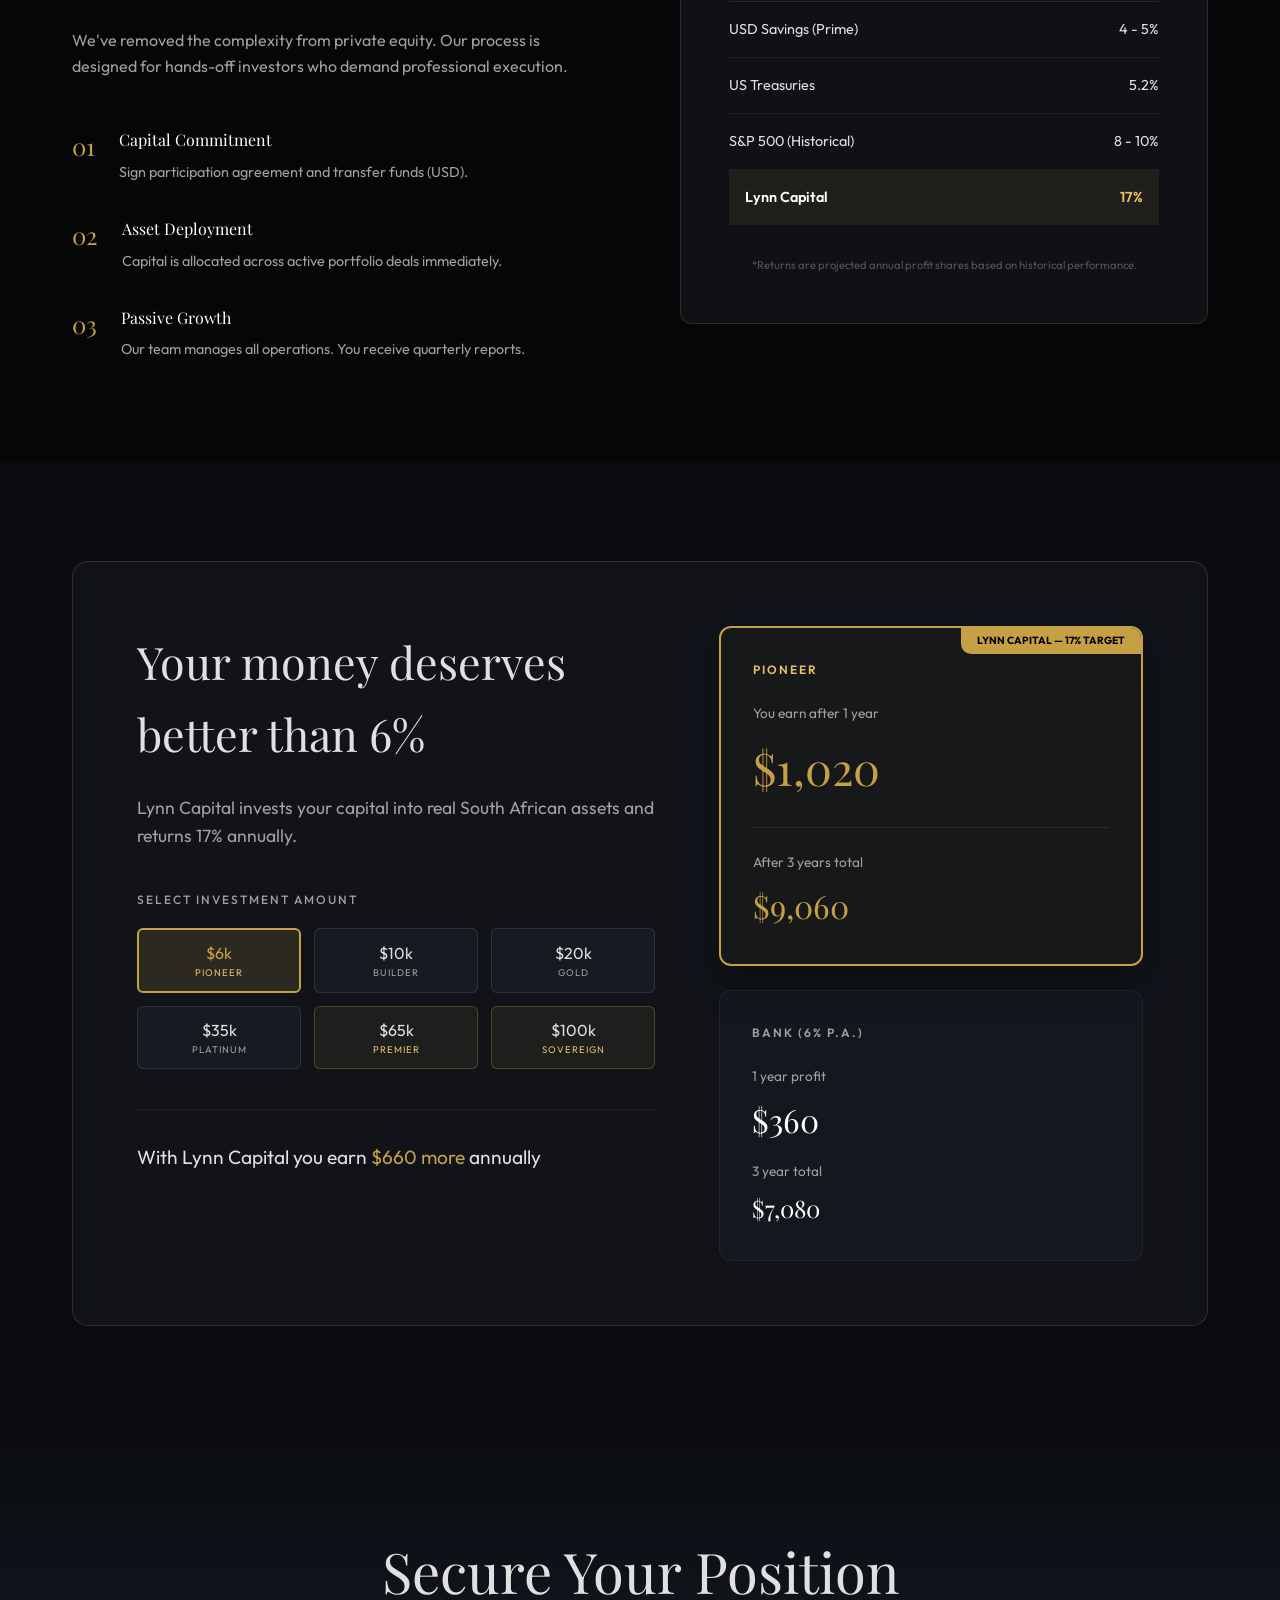
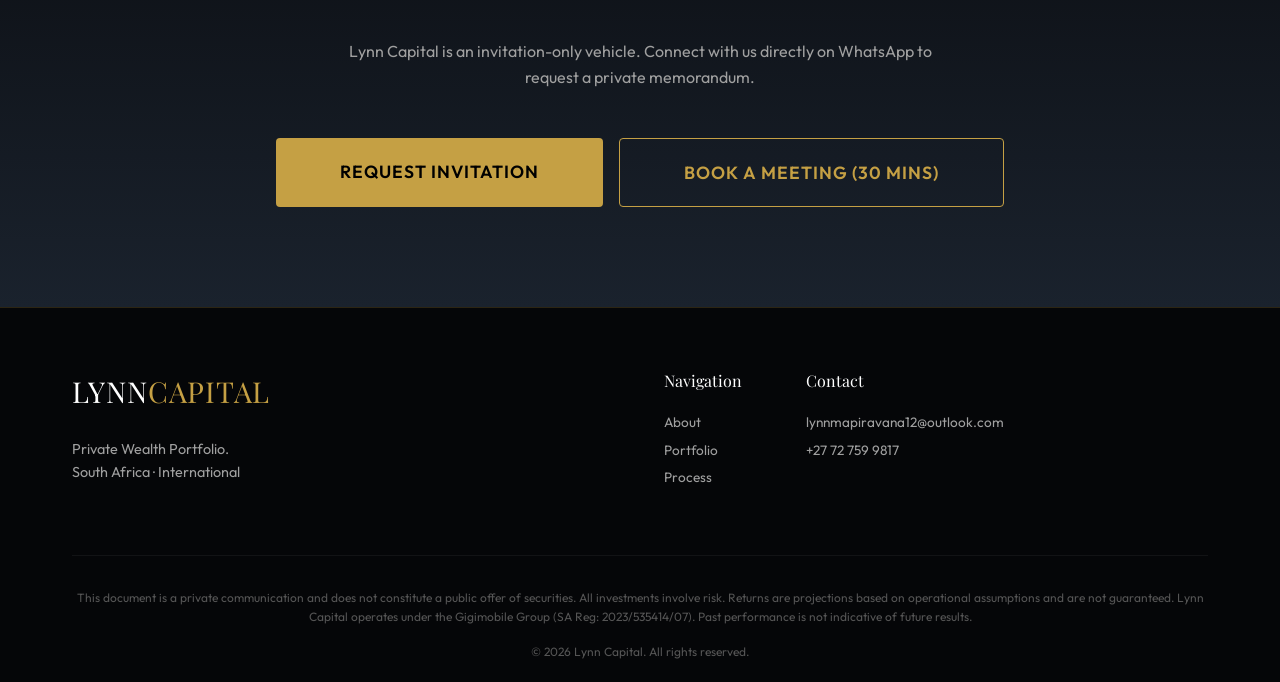
==== commit b9b84bf2: "re-invent calculator with side-by-side layout to eliminate scrolling" ====
--- a/index.html
+++ b/index.html
@@ -49,7 +49,7 @@
                         <div style="font-size: 2rem; font-family: 'Playfair Display';">17% p.a.</div>
                     </div>
                 </div>
-                <div style="display: flex; gap: 1rem; margin-top: 2.5rem; flex-wrap: wrap;">
+                <div class="hero-btns" style="display: flex; gap: 1rem; margin-top: 2.5rem; flex-wrap: wrap;">
                     <a href="https://wa.me/27727599817?text=I%27m%20interested%20in%20Lynn%20Capital" class="btn-contact" style="padding: 1.2rem 3rem; text-align: center;" target="_blank">Request Invitation</a>
                     <a href="https://calendly.com/lynnmapiravana12/30min" class="btn-contact" style="background: transparent; color: var(--gold); border: 1px solid var(--gold); padding: 1.2rem 3rem; text-align: center;" target="_blank">Book a Meeting (30 mins)</a>
                 </div>
@@ -198,64 +198,67 @@
     <!-- INVESTMENT CALCULATOR -->
     <section id="tiers" class="section-padding">
         <div class="container">
-            <div class="text-center reveal" style="margin-bottom: 4rem;">
-                <h2 style="font-size: 3.5rem; margin-bottom: 1.5rem;">Your money deserves better than 6%</h2>
-                <p style="color: var(--text-dim); max-width: 800px; margin: 0 auto; font-size: 1.2rem;">
-                    Lynn Capital invests your capital into real South African assets — Airbnb rentals and franchise operations — and returns 17% annually. See what that means for you.
-                </p>
-            </div>
-
-            <div class="calculator-container reveal">
-                <div class="amount-selector">
-                    <p class="selector-label">Select your investment amount</p>
-                    <div class="amount-buttons">
-                        <button class="amount-btn active" data-amount="6000" data-tier="Pioneer">$6,000<span>Pioneer</span></button>
-                        <button class="amount-btn" data-amount="10000" data-tier="Builder">$10,000<span>Builder</span></button>
-                        <button class="amount-btn" data-amount="20000" data-tier="Gold Partner">$20,000<span>Gold Partner</span></button>
-                        <button class="amount-btn" data-amount="35000" data-tier="Platinum Partner">$35,000<span>Platinum Partner</span></button>
-                        <button class="amount-btn tier-gold" data-amount="65000" data-tier="Lynn Premier">$65,000<span>Lynn Premier</span></button>
-                        <button class="amount-btn tier-gold" data-amount="100000" data-tier="Lynn Sovereign">$100,000<span>Lynn Sovereign</span></button>
-                    </div>
-                </div>
-
-                <div class="comparison-cards">
-                    <!-- Standard Bank Card -->
-                    <div class="comp-card">
-                        <div class="card-header">STANDARD BANK (6% P.A.)</div>
-                        <div class="card-body">
-                            <div class="earning-group">
-                                <span class="earning-label">You earn after 1 year</span>
-                                <h3 class="earning-value" id="bank-year-1">$360</h3>
-                            </div>
-                            <div class="earning-divider"></div>
-                            <div class="earning-group">
-                                <span class="earning-label">After 3 years total</span>
-                                <h3 class="earning-value small" id="bank-year-3">$7,080</h3>
-                            </div>
-                        </div>
-                    </div>
-
-                    <!-- Lynn Capital Card -->
-                    <div class="comp-card featured">
-                        <div class="card-badge">LYNN CAPITAL — 17% TARGET</div>
-                        <div class="card-header" id="lynn-tier-label">PIONEER</div>
-                        <div class="card-body">
-                            <div class="earning-group">
-                                <span class="earning-label">You earn after 1 year</span>
-                                <h3 class="earning-value" id="lynn-year-1">$1,020</h3>
-                            </div>
-                            <div class="earning-divider"></div>
-                            <div class="earning-group">
-                                <span class="earning-label">After 3 years total</span>
-                                <h3 class="earning-value small" id="lynn-year-3">$9,060</h3>
-                            </div>
-                        </div>
-                    </div>
-                </div>
-
-                <div class="comparison-footer">
-                    <div class="footer-arrow">↓</div>
-                    <p>With Lynn Capital you earn <span id="diff-value" class="text-gold">$660 more</span> annually</p>
+            <div class="calculator-wrapper reveal">
+                <!-- Left: Control Panel -->
+                <div class="calc-controls">
+                    <h2 style="font-size: 2.8rem; margin-bottom: 1.5rem;">Your money deserves better than 6%</h2>
+                    <p style="color: var(--text-dim); margin-bottom: 2.5rem; font-size: 1.1rem;">
+                        Lynn Capital invests your capital into real South African assets and returns 17% annually.
+                    </p>
+                    
+                    <div class="amount-selector">
+                        <p class="selector-label">Select investment amount</p>
+                        <div class="amount-buttons">
+                            <button class="amount-btn active" data-amount="6000" data-tier="Pioneer">$6k<span>Pioneer</span></button>
+                            <button class="amount-btn" data-amount="10000" data-tier="Builder">$10k<span>Builder</span></button>
+                            <button class="amount-btn" data-amount="20000" data-tier="Gold Partner">$20k<span>Gold</span></button>
+                            <button class="amount-btn" data-amount="35000" data-tier="Platinum Partner">$35k<span>Platinum</span></button>
+                            <button class="amount-btn tier-gold" data-amount="65000" data-tier="Lynn Premier">$65k<span>Premier</span></button>
+                            <button class="amount-btn tier-gold" data-amount="100000" data-tier="Lynn Sovereign">$100k<span>Sovereign</span></button>
+                        </div>
+                    </div>
+                    
+                    <div class="comparison-footer">
+                        <div class="footer-arrow">↓</div>
+                        <p>With Lynn Capital you earn <span id="diff-value" class="text-gold">$660 more</span> annually</p>
+                    </div>
+                </div>
+
+                <!-- Right: Results Panel -->
+                <div class="calc-results">
+                    <div class="comparison-cards">
+                        <!-- Lynn Capital Card (Primary) -->
+                        <div class="comp-card featured">
+                            <div class="card-badge">LYNN CAPITAL — 17% TARGET</div>
+                            <div class="card-header" id="lynn-tier-label">PIONEER</div>
+                            <div class="card-body">
+                                <div class="earning-group">
+                                    <span class="earning-label">You earn after 1 year</span>
+                                    <h3 class="earning-value" id="lynn-year-1">$1,020</h3>
+                                </div>
+                                <div class="earning-divider"></div>
+                                <div class="earning-group">
+                                    <span class="earning-label">After 3 years total</span>
+                                    <h3 class="earning-value small" id="lynn-year-3">$9,060</h3>
+                                </div>
+                            </div>
+                        </div>
+
+                        <!-- Standard Bank Card (Secondary) -->
+                        <div class="comp-card">
+                            <div class="card-header">BANK (6% P.A.)</div>
+                            <div class="card-body">
+                                <div class="earning-group">
+                                    <span class="earning-label">1 year profit</span>
+                                    <h3 class="earning-value" id="bank-year-1" style="font-size: 2rem;">$360</h3>
+                                </div>
+                                <div class="earning-group" style="margin-top: 1rem;">
+                                    <span class="earning-label">3 year total</span>
+                                    <h3 class="earning-value small" id="bank-year-3" style="font-size: 1.5rem;">$7,080</h3>
+                                </div>
+                            </div>
+                        </div>
+                    </div>
                 </div>
             </div>
         </div>
--- a/styles.css
+++ b/styles.css
@@ -352,6 +352,9 @@
         max-width: 100%; 
         text-align: center; 
     }
+    .hero-btns {
+        justify-content: center;
+    }
     .hero-stats { 
         justify-content: center; 
         flex-direction: column; 
@@ -400,57 +403,63 @@
 
 
 /* INVESTMENT CALCULATOR SECTION */
-.calculator-container {
-    max-width: 1000px;
-    margin: 0 auto;
+.calculator-wrapper {
+    display: grid;
+    grid-template-columns: 1.1fr 0.9fr;
+    gap: 4rem;
     background: var(--bg-card);
     border: 1px solid var(--border);
     border-radius: 16px;
-    padding: 3rem;
+    padding: 4rem;
     backdrop-filter: blur(10px);
+    align-items: flex-start;
+}
+
+.calc-controls {
+    text-align: left;
 }
 
 .amount-selector {
-    text-align: center;
-    margin-bottom: 3.5rem;
+    margin-bottom: 2.5rem;
 }
 
 .selector-label {
     color: var(--text-dim);
-    margin-bottom: 1.5rem;
+    margin-bottom: 1.2rem;
     text-transform: uppercase;
     letter-spacing: 2px;
-    font-size: 0.8rem;
+    font-size: 0.75rem;
     font-weight: 500;
 }
 
 .amount-buttons {
-    display: flex;
-    gap: 1rem;
-    justify-content: center;
-    flex-wrap: wrap;
+    display: grid;
+    grid-template-columns: repeat(3, 1fr);
+    gap: 0.8rem;
 }
 
 .amount-btn {
     background: rgba(255,255,255,0.03);
     border: 1px solid rgba(255,255,255,0.1);
     color: var(--text-main);
-    padding: 1rem 1.2rem;
-    border-radius: 8px;
+    padding: 0.8rem 0.5rem;
+    border-radius: 6px;
     cursor: pointer;
     transition: var(--transition);
-    min-width: 130px;
     display: flex;
     flex-direction: column;
     align-items: center;
+    justify-content: center;
     font-family: 'Outfit', sans-serif;
+    text-align: center;
+    font-size: 1rem;
 }
 
 .amount-btn span {
-    font-size: 0.65rem;
+    font-size: 0.6rem;
     font-weight: 400;
     color: var(--text-dim);
-    margin-top: 0.3rem;
+    margin-top: 0.2rem;
     text-transform: uppercase;
     letter-spacing: 1px;
 }
@@ -480,17 +489,16 @@
 }
 
 .comparison-cards {
-    display: grid;
-    grid-template-columns: 1fr 1fr;
-    gap: 2.5rem;
-    margin-bottom: 2.5rem;
+    display: flex;
+    flex-direction: column;
+    gap: 1.5rem;
 }
 
 .comp-card {
     background: rgba(255,255,255,0.02);
     border: 1px solid rgba(255,255,255,0.05);
     border-radius: 12px;
-    padding: 2.5rem;
+    padding: 2rem;
     position: relative;
     transition: var(--transition);
 }
@@ -507,8 +515,8 @@
     right: 0;
     background: var(--gold);
     color: #000;
-    padding: 0.4rem 1.2rem;
-    font-size: 0.7rem;
+    padding: 0.3rem 1rem;
+    font-size: 0.65rem;
     font-weight: 700;
     border-radius: 0 10px 0 10px;
     text-transform: uppercase;
@@ -516,9 +524,9 @@
 
 .card-header {
     color: var(--text-dim);
-    font-size: 0.8rem;
+    font-size: 0.75rem;
     letter-spacing: 2px;
-    margin-bottom: 2.5rem;
+    margin-bottom: 1.5rem;
     text-transform: uppercase;
     font-weight: 600;
 }
@@ -530,12 +538,12 @@
 .earning-label {
     display: block;
     color: var(--text-dim);
-    font-size: 0.9rem;
-    margin-bottom: 0.8rem;
+    font-size: 0.85rem;
+    margin-bottom: 0.4rem;
 }
 
 .earning-value {
-    font-size: 3.5rem;
+    font-size: 2.8rem;
     color: #fff;
     margin-bottom: 0;
     font-family: 'Playfair Display', serif;
@@ -546,54 +554,46 @@
 }
 
 .earning-value.small {
-    font-size: 2.5rem;
+    font-size: 2rem;
 }
 
 .earning-divider {
     height: 1px;
     background: rgba(255,255,255,0.07);
-    margin: 2.5rem 0;
+    margin: 1.5rem 0;
 }
 
 .comparison-footer {
-    text-align: center;
-    padding-top: 2.5rem;
+    padding-top: 2rem;
     border-top: 1px solid rgba(255,255,255,0.05);
+    margin-top: 1rem;
 }
 
 .footer-arrow {
-    font-size: 1.8rem;
-    color: var(--gold);
-    margin-bottom: 1rem;
-    animation: bounce 2s infinite;
-}
-
-@keyframes bounce {
-    0%, 20%, 50%, 80%, 100% {transform: translateY(0);}
-    40% {transform: translateY(-10px);}
-    60% {transform: translateY(-5px);}
+    display: none;
 }
 
 .comparison-footer p {
-    font-size: 1.4rem;
+    font-size: 1.2rem;
     color: var(--text-main);
-    font-weight: 400;
-}
-
-@media (max-width: 900px) {
-    .comparison-cards {
+}
+
+@media (max-width: 1024px) {
+    .calculator-wrapper {
         grid-template-columns: 1fr;
-        gap: 2rem;
-    }
-    .earning-value { font-size: 2.8rem; }
-    .earning-value.small { font-size: 2rem; }
+        gap: 3rem;
+        padding: 2.5rem;
+    }
 }
 
 @media (max-width: 600px) {
-    .calculator-container {
+    .calculator-wrapper {
         padding: 1.5rem;
     }
-    .amount-btn {
-        min-width: calc(50% - 0.5rem);
-    }
-}
+    .amount-buttons {
+        grid-template-columns: repeat(2, 1fr);
+    }
+    .earning-value { font-size: 2.2rem; }
+    .earning-value.small { font-size: 1.6rem; }
+}
+
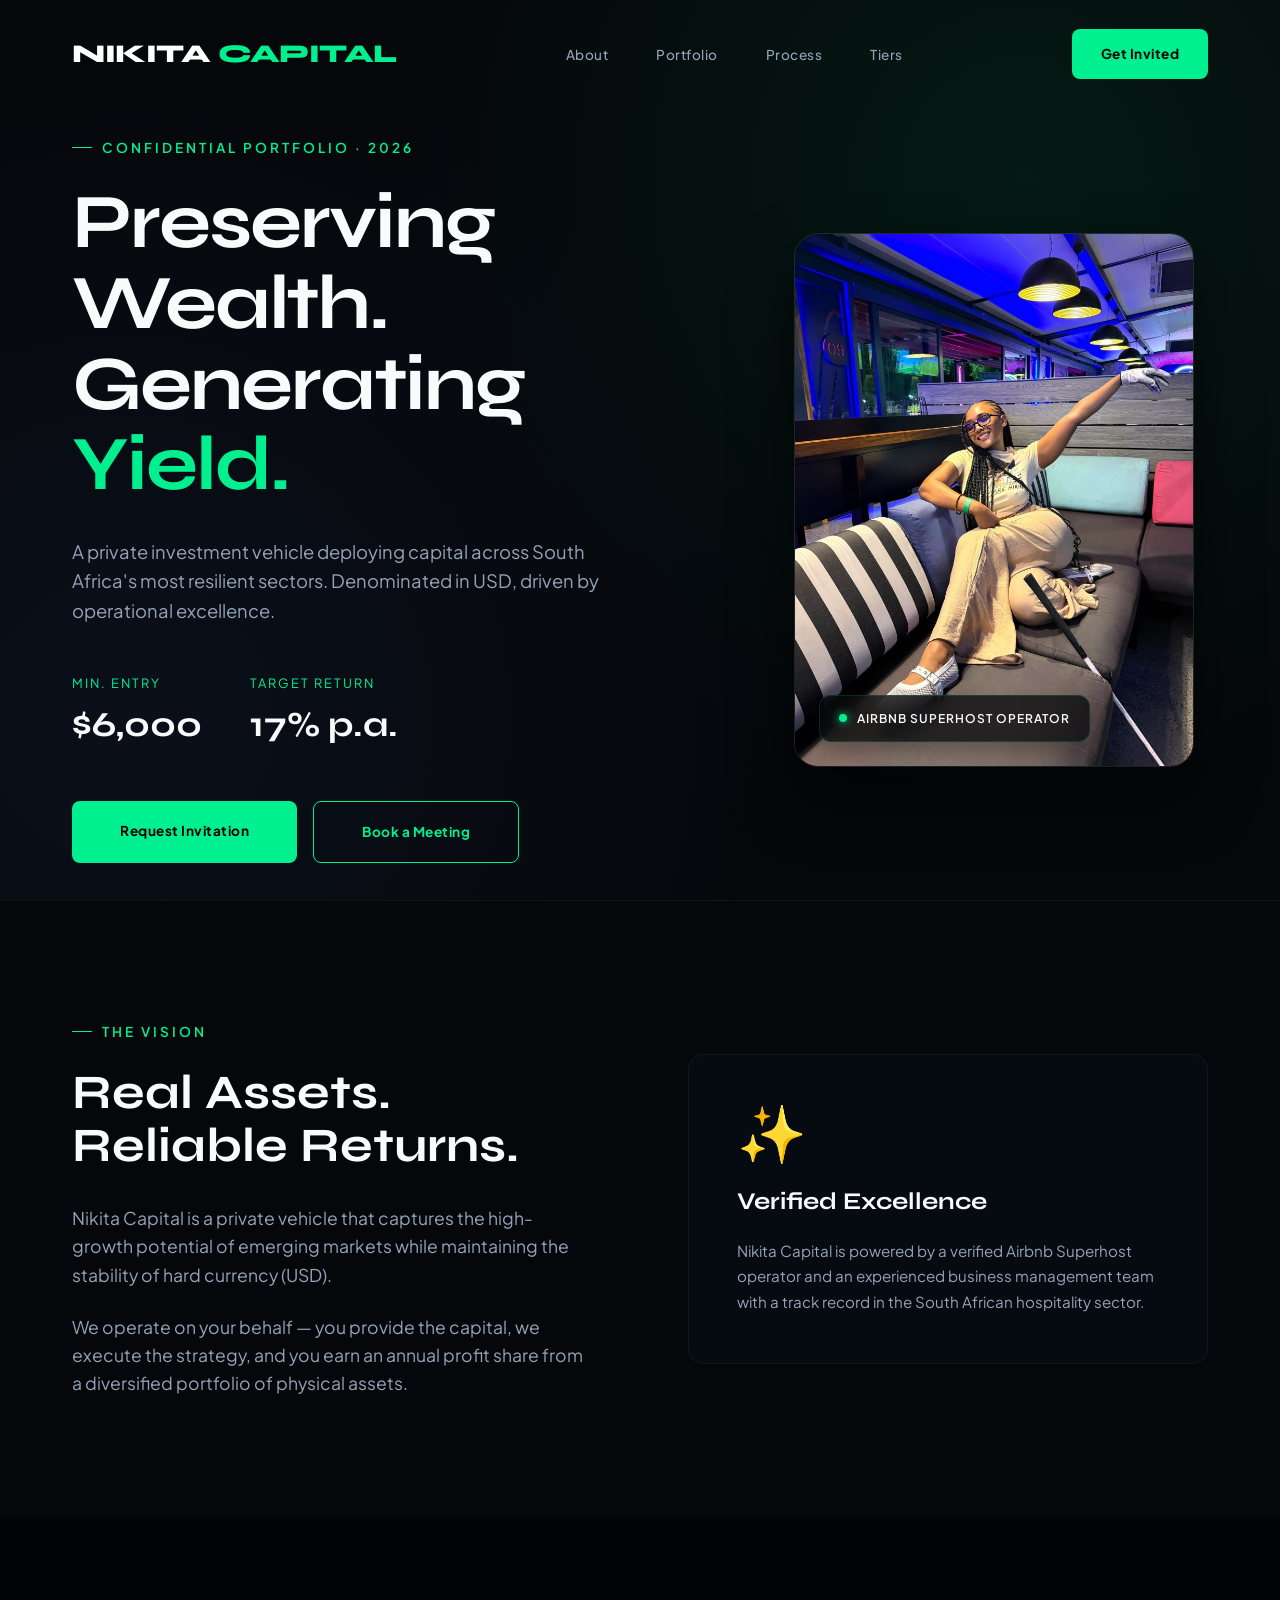
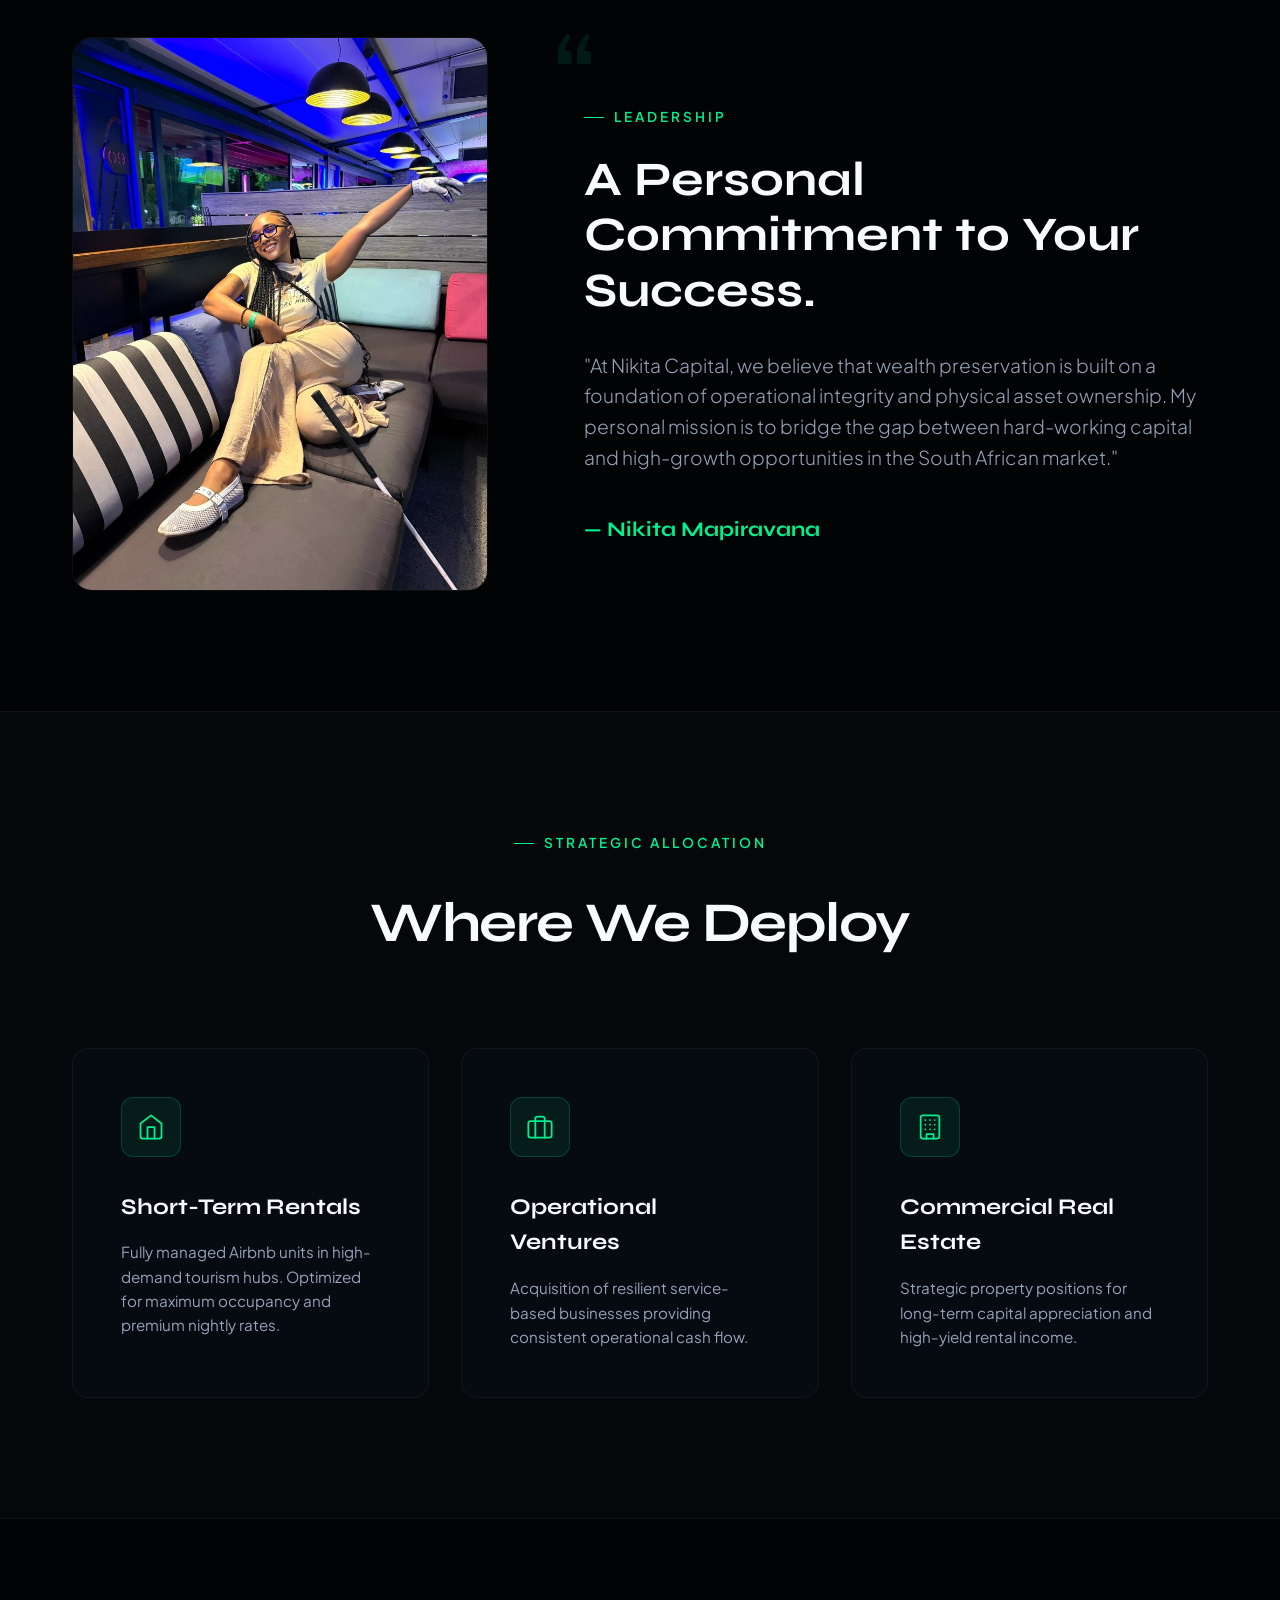
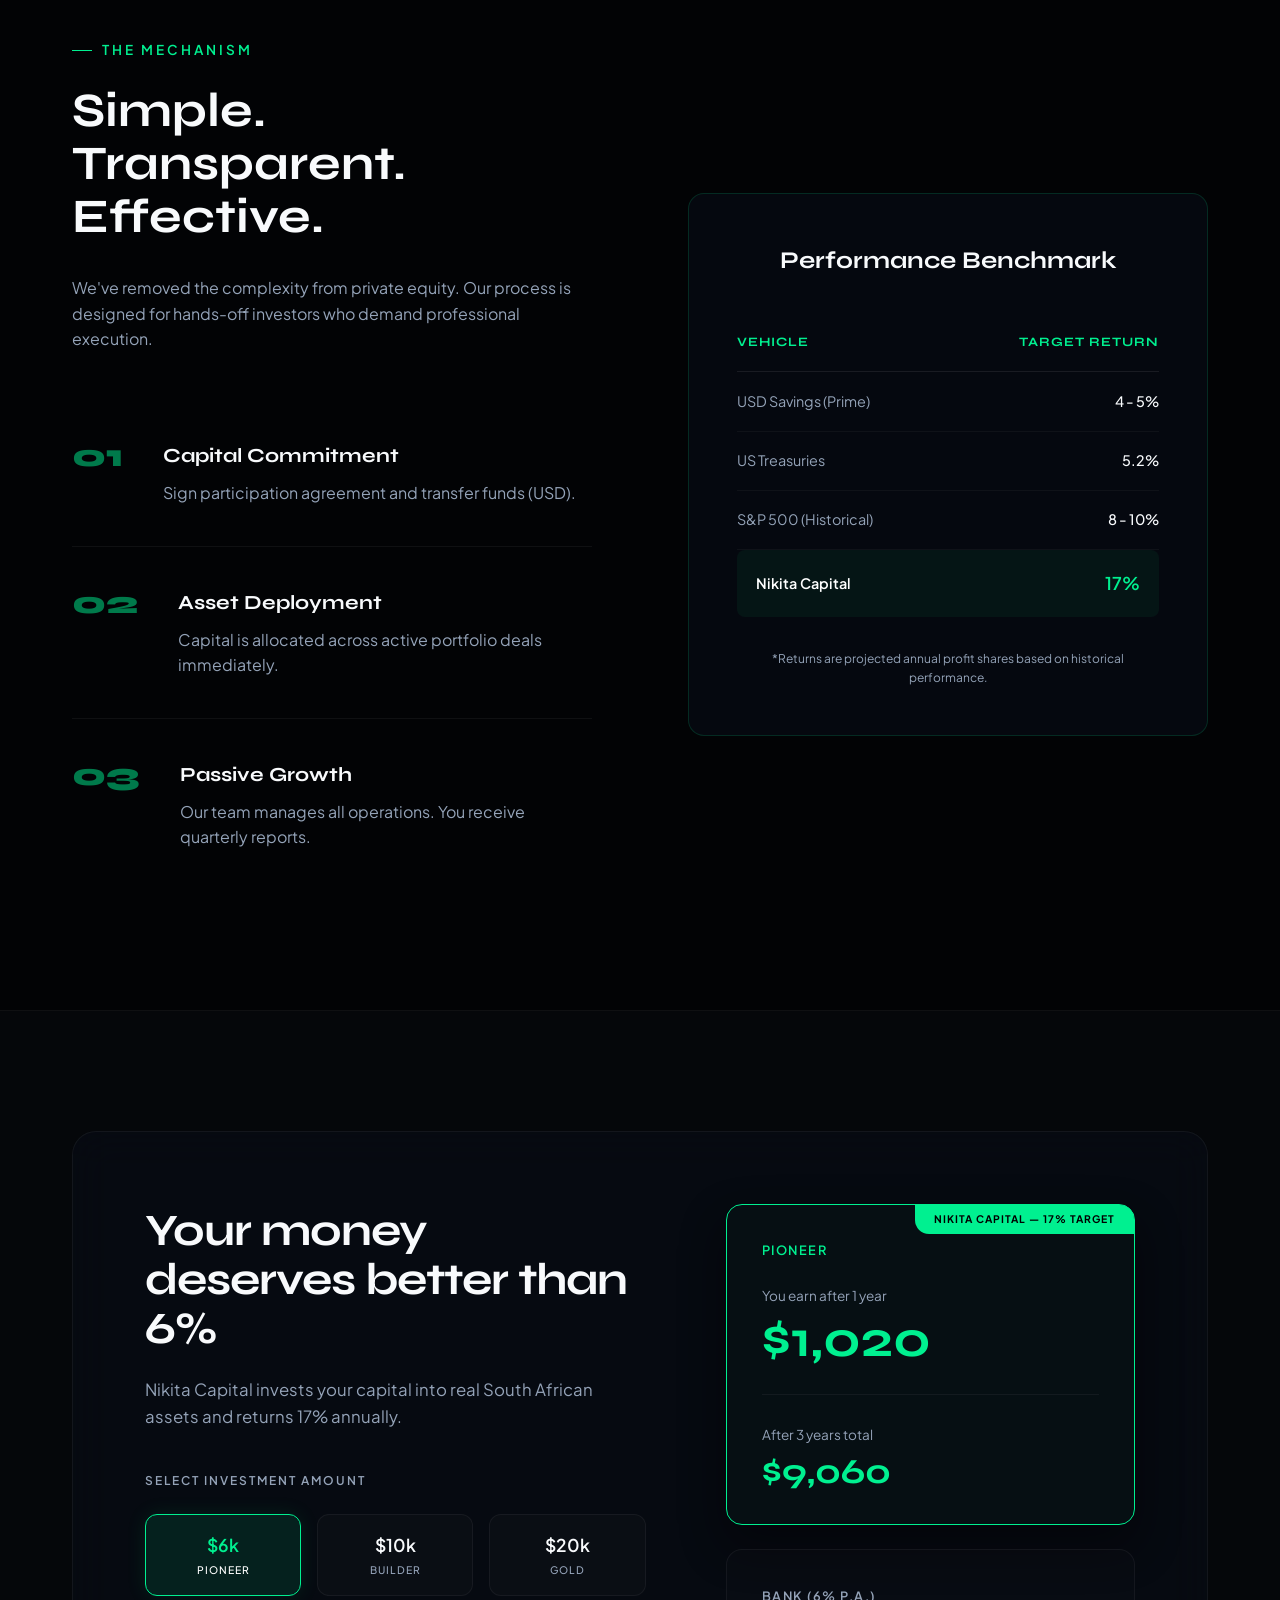
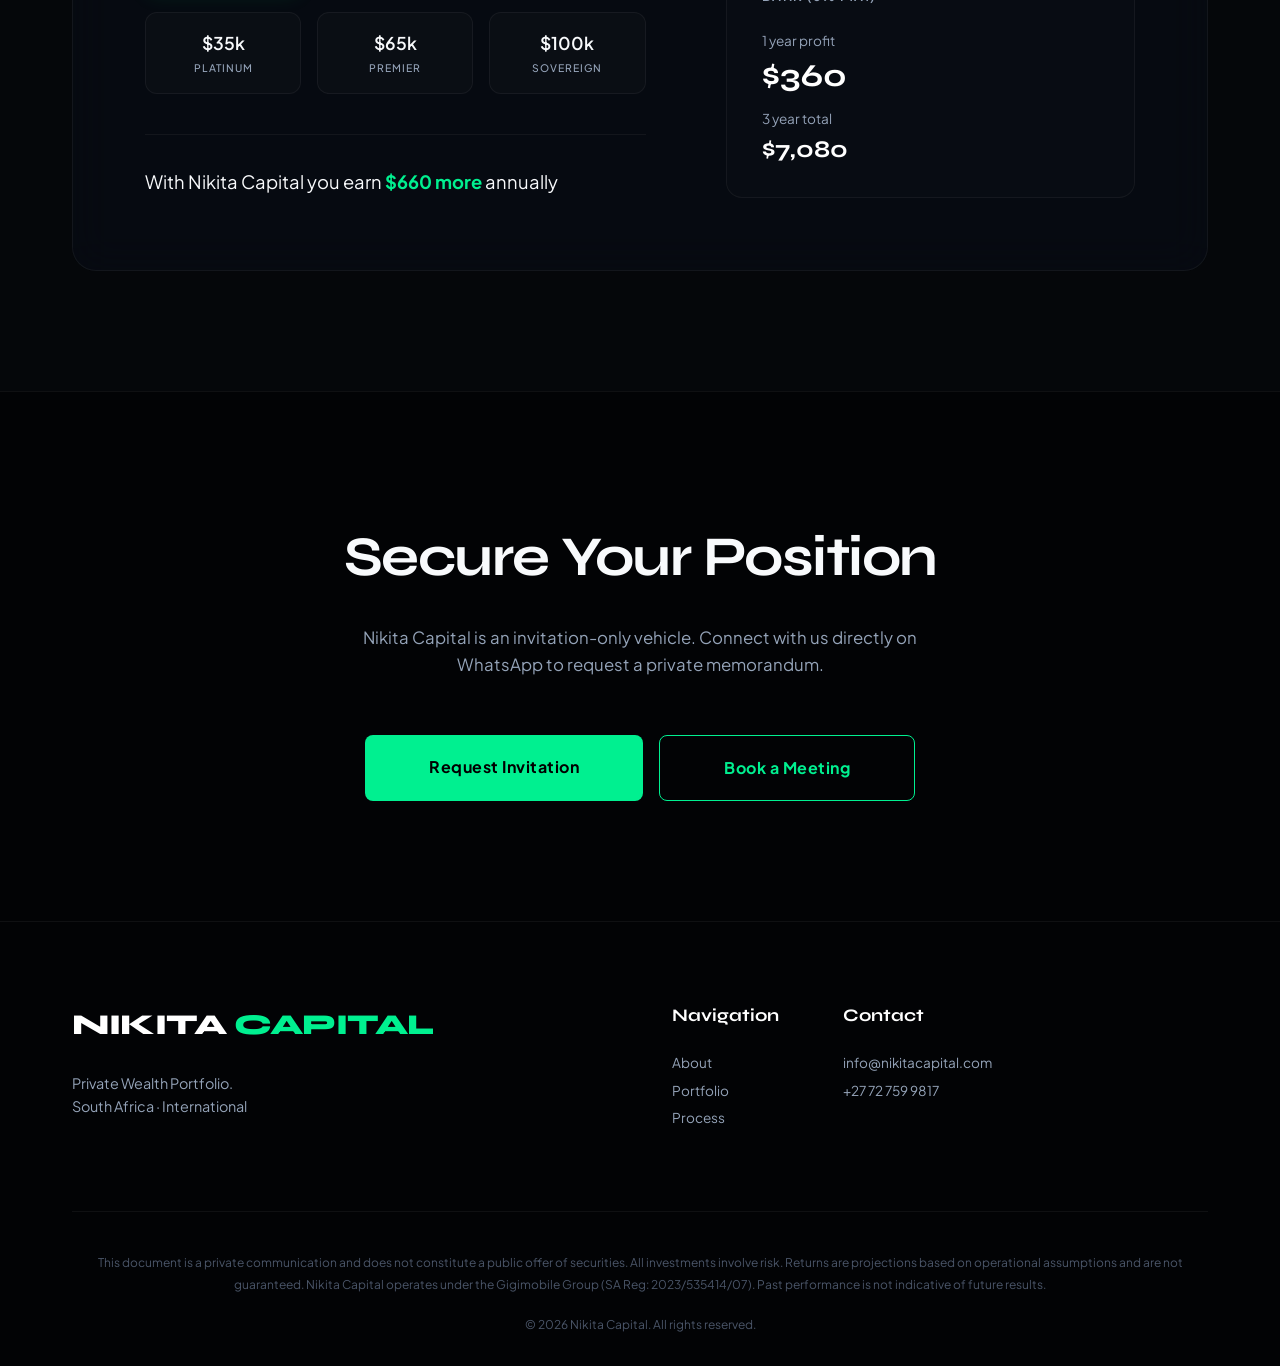
==== commit 92f98e6f: "Rebrand to Nikita Capital and implement visual redesign" ====
--- a/index.html
+++ b/index.html
@@ -3,193 +3,208 @@
 <head>
     <meta charset="UTF-8">
     <meta name="viewport" content="width=device-width, initial-scale=1.0">
-    <title>Lynn Capital — Private Wealth Portfolio</title>
+    <title>Nikita Capital — Private Wealth Portfolio</title>
     <meta name="description" content="Exclusive private investment vehicle focused on high-yield hospitality, franchise, and real estate assets in South Africa.">
     <link rel="stylesheet" href="styles.css">
     <!-- Social Sharing Metadata (WhatsApp, LinkedIn, etc.) -->
-    <meta property="og:title" content="Lynn Capital — Private Wealth Portfolio">
+    <meta property="og:title" content="Nikita Capital — Private Wealth Portfolio">
     <meta property="og:description" content="Exclusive private investment vehicle focused on high-yield hospitality, franchise, and real estate assets.">
-    <meta property="og:image" content="lynn-hero.jpg">
-    <meta property="og:url" content="https://lynn-capital.vercel.app">
+    <meta property="og:image" content="https://nikitacapital.vercel.app/nikita-hero.jpg">
+    <meta property="og:url" content="https://nikitacapital.vercel.app">
     <meta property="og:type" content="website">
     <meta name="twitter:card" content="summary_large_image">
+    <meta name="twitter:image" content="https://nikitacapital.vercel.app/nikita-hero.jpg">
 </head>
 <body>
 
     <!-- NAVIGATION -->
     <nav>
         <div class="container nav-content">
-            <a href="#" class="logo">LYNN<span>CAPITAL</span></a>
+            <a href="#" class="logo">NIKITA<span>CAPITAL</span></a>
             <ul class="nav-links">
                 <li><a href="#about">About</a></li>
                 <li><a href="#verticals">Portfolio</a></li>
                 <li><a href="#how-it-works">Process</a></li>
                 <li><a href="#tiers">Tiers</a></li>
             </ul>
-            <a href="https://wa.me/27727599817?text=I%27m%20interested%20in%20Lynn%20Capital" class="btn-contact" target="_blank">Get Invited</a>
+            <a href="https://wa.me/27727599817?text=I%27m%20interested%20in%20Nikita%20Capital" class="btn-contact" target="_blank">Get Invited</a>
         </div>
     </nav>
 
     <!-- HERO SECTION -->
     <section class="hero">
-        <img src="lynn-hero.jpg" alt="Investment Manager" class="hero-image">
-        <div class="hero-bg"></div>
-        <div class="container">
-            <div class="hero-content reveal">
-                <span class="hero-eyebrow">Confidential Portfolio · 2026</span>
-                <h1>Preserving Wealth.<br>Generating <span class="text-gold">Yield.</span></h1>
-                <p>A private investment vehicle deploying capital across South Africa's most resilient sectors. Denominated in USD, driven by operational excellence.</p>
-                <div class="hero-stats" style="display: flex; gap: 3rem; margin-top: 2rem;">
-                    <div>
-                        <div style="font-size: 0.8rem; color: var(--gold); text-transform: uppercase; letter-spacing: 2px;">Min. Entry</div>
-                        <div style="font-size: 2rem; font-family: 'Playfair Display';">$6,000</div>
-                    </div>
-                    <div>
-                        <div style="font-size: 0.8rem; color: var(--gold); text-transform: uppercase; letter-spacing: 2px;">Target Return</div>
-                        <div style="font-size: 2rem; font-family: 'Playfair Display';">17% p.a.</div>
-                    </div>
-                </div>
-                <div class="hero-btns" style="display: flex; gap: 1rem; margin-top: 2.5rem; flex-wrap: wrap;">
-                    <a href="https://wa.me/27727599817?text=I%27m%20interested%20in%20Lynn%20Capital" class="btn-contact" style="padding: 1.2rem 3rem; text-align: center;" target="_blank">Request Invitation</a>
-                    <a href="https://calendly.com/lynnmapiravana12/30min" class="btn-contact" style="background: transparent; color: var(--gold); border: 1px solid var(--gold); padding: 1.2rem 3rem; text-align: center;" target="_blank">Book a Meeting (30 mins)</a>
+        <div class="container">
+            <div class="hero-grid">
+                <div class="hero-content reveal active">
+                    <span class="hero-eyebrow">Confidential Portfolio · 2026</span>
+                    <h1>Preserving Wealth.<br>Generating <span class="text-primary">Yield.</span></h1>
+                    <p>A private investment vehicle deploying capital across South Africa's most resilient sectors. Denominated in USD, driven by operational excellence.</p>
+                    
+                    <div style="display: flex; gap: 3rem; margin-top: 2rem;">
+                        <div>
+                            <div style="font-size: 0.8rem; color: var(--primary); text-transform: uppercase; letter-spacing: 2px;">Min. Entry</div>
+                            <div style="font-size: 2.2rem; font-family: var(--font-heading); font-weight: 700; margin-top: 0.2rem;">$6,000</div>
+                        </div>
+                        <div>
+                            <div style="font-size: 0.8rem; color: var(--primary); text-transform: uppercase; letter-spacing: 2px;">Target Return</div>
+                            <div style="font-size: 2.2rem; font-family: var(--font-heading); font-weight: 700; margin-top: 0.2rem;">17% p.a.</div>
+                        </div>
+                    </div>
+
+                    <div style="display: flex; gap: 1rem; margin-top: 3rem; flex-wrap: wrap;">
+                        <a href="https://wa.me/27727599817?text=I%27m%20interested%20in%20Nikita%20Capital" class="btn-contact" style="padding: 1.2rem 3rem; text-align: center;" target="_blank">Request Invitation</a>
+                        <a href="https://calendly.com/nikitacapital/30min" class="btn-contact" style="background: transparent; color: var(--primary); border: 1px solid var(--primary); padding: 1.2rem 3rem; text-align: center;" target="_blank">Book a Meeting</a>
+                    </div>
+                </div>
+
+                <div class="hero-image-wrap reveal active">
+                    <div class="hero-image-container">
+                        <img src="nikita-hero.jpg" alt="Nikita - Investment Principal" class="hero-image">
+                        <div class="hero-badge-overlay">
+                            <span class="hero-badge-dot"></span>
+                            <span class="hero-badge-text">Airbnb Superhost operator</span>
+                        </div>
+                    </div>
                 </div>
             </div>
         </div>
     </section>
 
     <!-- ABOUT SECTION -->
-    <section id="about" class="section-padding" style="background: #0d1015;">
-        <div class="container">
-            <div style="display: grid; grid-template-columns: 1fr 1fr; gap: 4rem; align-items: center;">
+    <section id="about" class="section-padding" style="border-top: 1px solid var(--border);">
+        <div class="container">
+            <div class="about-grid">
                 <div class="reveal">
                     <span class="hero-eyebrow">The Vision</span>
-                    <h2 style="font-size: 3rem; margin-bottom: 2rem;">Real Assets.<br>Reliable Returns.</h2>
-                    <p style="color: var(--text-dim); font-size: 1.1rem; margin-bottom: 1.5rem;">Lynn Capital is a private vehicle that captures the high-growth potential of emerging markets while maintaining the stability of hard currency (USD).</p>
-                    <p style="color: var(--text-dim); font-size: 1.1rem;">We operate on your behalf—you provide the capital, we execute the strategy, and you earn an annual profit share from a diversified portfolio of physical assets.</p>
-                </div>
-                <div class="reveal" style="position: relative;">
-                    <div style="border: 1px solid var(--border); padding: 3rem; background: var(--bg-card); backdrop-filter: blur(10px); border-radius: 8px;">
-                        <div style="font-size: 3rem; color: var(--gold); margin-bottom: 1rem;">⭐</div>
-                        <h3 style="margin-bottom: 1rem;">Verified Excellence</h3>
-                        <p style="color: var(--text-dim);">Lynn Capital is powered by a verified Airbnb Superhost operator and an experienced business management team with a proven track record in the South African hospitality sector.</p>
+                    <h2 style="font-size: 3rem; margin-bottom: 2rem; line-height: 1.1;">Real Assets.<br>Reliable Returns.</h2>
+                    <p style="color: var(--text-dim); font-size: 1.1rem; margin-bottom: 1.5rem;">Nikita Capital is a private vehicle that captures the high-growth potential of emerging markets while maintaining the stability of hard currency (USD).</p>
+                    <p style="color: var(--text-dim); font-size: 1.1rem;">We operate on your behalf — you provide the capital, we execute the strategy, and you earn an annual profit share from a diversified portfolio of physical assets.</p>
+                </div>
+                <div class="reveal">
+                    <div class="glass-card">
+                        <div style="font-size: 3.5rem; line-height: 1; color: var(--primary); margin-bottom: 1.5rem;">✨</div>
+                        <h3 style="margin-bottom: 1rem; font-size: 1.5rem;">Verified Excellence</h3>
+                        <p style="color: var(--text-dim); font-size: 0.95rem; line-height: 1.7;">Nikita Capital is powered by a verified Airbnb Superhost operator and an experienced business management team with a track record in the South African hospitality sector.</p>
+                    </div>
                 </div>
             </div>
         </div>
     </section>
 
     <!-- LEADERSHIP SECTION -->
-    <section id="leadership" class="section-padding">
+    <section id="leadership" class="section-padding leadership-section">
         <div class="container">
             <div class="leadership-grid reveal">
-                <div class="leadership-image-wrap">
-                    <img src="lynn-portrait.jpg" alt="Founder of Lynn Capital" class="founder-img">
-                    <div class="founder-badge">Founder & Director</div>
+                <div class="founder-img-container">
+                    <img src="nikita-portrait.jpg" alt="Nikita - Founder of Nikita Capital" class="founder-img">
                 </div>
                 <div class="leadership-text">
-                    <span class="hero-eyebrow">Leadership</span>
-                    <h2>A Personal Commitment<br>to Your Success.</h2>
-                    <p class="quote">"At Lynn Capital, we believe that wealth preservation is built on a foundation of operational integrity and physical asset ownership. My personal mission is to bridge the gap between hard-working capital and high-growth opportunities in the South African market."</p>
-                    <p class="signature">— Lynn Mapiravana</p>
-                </div>
-            </div>
-        </div>
-    </section>
-
+                    <span class="quote-icon">“</span>
+                    <span class="hero-eyebrow" style="margin-top: 1.5rem;">Leadership</span>
+                    <h2>A Personal Commitment to Your Success.</h2>
+                    <p class="quote">"At Nikita Capital, we believe that wealth preservation is built on a foundation of operational integrity and physical asset ownership. My personal mission is to bridge the gap between hard-working capital and high-growth opportunities in the South African market."</p>
+                    <p class="signature">— Nikita Mapiravana</p>
+                </div>
+            </div>
+        </div>
+    </section>
 
     <!-- VERTICALS SECTION -->
-    <section id="verticals" class="section-padding">
-        <div class="container">
-            <div class="text-center reveal" style="margin-bottom: 4rem;">
-                <span class="hero-eyebrow">Strategic Allocation</span>
-                <h2 style="font-size: 3.5rem;">Where We Deploy</h2>
-            </div>
-            <div style="display: grid; grid-template-columns: repeat(auto-fit, minmax(300px, 1fr)); gap: 2rem;">
+    <section id="verticals" class="section-padding" style="border-top: 1px solid var(--border);">
+        <div class="container">
+            <div class="text-center reveal" style="margin-bottom: 5rem;">
+                <span class="hero-eyebrow" style="justify-content: center;">Strategic Allocation</span>
+                <h2 style="font-size: 3.5rem; letter-spacing: -1.5px;">Where We Deploy</h2>
+            </div>
+            <div style="display: grid; grid-template-columns: repeat(auto-fit, minmax(320px, 1fr)); gap: 2rem;">
                 <!-- Vertical 1 -->
-                <div class="reveal" style="background: var(--bg-card); padding: 3rem; border: 1px solid rgba(255,255,255,0.05); border-radius: 8px; transition: var(--transition); cursor: default;">
-                    <div style="color: var(--gold); margin-bottom: 1.5rem;">
-                        <svg xmlns="http://www.w3.org/2000/svg" width="40" height="40" viewBox="0 0 24 24" fill="none" stroke="currentColor" stroke-width="1.5" stroke-linecap="round" stroke-linejoin="round"><path d="m3 9 9-7 9 7v11a2 2 0 0 1-2 2H5a2 2 0 0 1-2-2z"/><polyline points="9 22 9 12 15 12 15 22"/></svg>
-                    </div>
-                    <h3 style="margin-bottom: 1rem;">Short-Term Rentals</h3>
-                    <p style="color: var(--text-dim);">Fully managed Airbnb units in high-demand tourism hubs. Optimized for maximum occupancy and premium nightly rates.</p>
+                <div class="glass-card reveal">
+                    <div class="vertical-card-icon">
+                        <svg xmlns="http://www.w3.org/2000/svg" width="28" height="28" viewBox="0 0 24 24" fill="none" stroke="currentColor" stroke-width="1.5" stroke-linecap="round" stroke-linejoin="round"><path d="m3 9 9-7 9 7v11a2 2 0 0 1-2 2H5a2 2 0 0 1-2-2z"/><polyline points="9 22 9 12 15 12 15 22"/></svg>
+                    </div>
+                    <h3 style="margin-bottom: 1rem; font-size: 1.4rem;">Short-Term Rentals</h3>
+                    <p style="color: var(--text-dim); font-size: 0.95rem;">Fully managed Airbnb units in high-demand tourism hubs. Optimized for maximum occupancy and premium nightly rates.</p>
                 </div>
                 <!-- Vertical 2 -->
-                <div class="reveal" style="background: var(--bg-card); padding: 3rem; border: 1px solid rgba(255,255,255,0.05); border-radius: 8px; transition: var(--transition); cursor: default;">
-                    <div style="color: var(--gold); margin-bottom: 1.5rem;">
-                        <svg xmlns="http://www.w3.org/2000/svg" width="40" height="40" viewBox="0 0 24 24" fill="none" stroke="currentColor" stroke-width="1.5" stroke-linecap="round" stroke-linejoin="round"><rect width="20" height="14" x="2" y="7" rx="2" ry="2"/><path d="M16 21V5a2 2 0 0 0-2-2h-4a2 2 0 0 0-2 2v16"/></svg>
-                    </div>
-                    <h3 style="margin-bottom: 1rem;">Operational Ventures</h3>
-                    <p style="color: var(--text-dim);">Acquisition of resilient service-based businesses providing consistent operational cash flow.</p>
+                <div class="glass-card reveal">
+                    <div class="vertical-card-icon">
+                        <svg xmlns="http://www.w3.org/2000/svg" width="28" height="28" viewBox="0 0 24 24" fill="none" stroke="currentColor" stroke-width="1.5" stroke-linecap="round" stroke-linejoin="round"><rect width="20" height="14" x="2" y="7" rx="2" ry="2"/><path d="M16 21V5a2 2 0 0 0-2-2h-4a2 2 0 0 0-2 2v16"/></svg>
+                    </div>
+                    <h3 style="margin-bottom: 1rem; font-size: 1.4rem;">Operational Ventures</h3>
+                    <p style="color: var(--text-dim); font-size: 0.95rem;">Acquisition of resilient service-based businesses providing consistent operational cash flow.</p>
                 </div>
                 <!-- Vertical 3 -->
-                <div class="reveal" style="background: var(--bg-card); padding: 3rem; border: 1px solid rgba(255,255,255,0.05); border-radius: 8px; transition: var(--transition); cursor: default;">
-                    <div style="color: var(--gold); margin-bottom: 1.5rem;">
-                        <svg xmlns="http://www.w3.org/2000/svg" width="40" height="40" viewBox="0 0 24 24" fill="none" stroke="currentColor" stroke-width="1.5" stroke-linecap="round" stroke-linejoin="round"><rect x="4" y="2" width="16" height="20" rx="2" ry="2"/><path d="M9 22v-4h6v4"/><path d="M8 6h.01"/><path d="M16 6h.01"/><path d="M12 6h.01"/><path d="M12 10h.01"/><path d="M12 14h.01"/><path d="M16 10h.01"/><path d="M16 14h.01"/><path d="M8 10h.01"/><path d="M8 14h.01"/></svg>
-                    </div>
-                    <h3 style="margin-bottom: 1rem;">Commercial Real Estate</h3>
-                    <p style="color: var(--text-dim);">Strategic property positions for long-term capital appreciation and high-yield rental income.</p>
+                <div class="glass-card reveal">
+                    <div class="vertical-card-icon">
+                        <svg xmlns="http://www.w3.org/2000/svg" width="28" height="28" viewBox="0 0 24 24" fill="none" stroke="currentColor" stroke-width="1.5" stroke-linecap="round" stroke-linejoin="round"><rect x="4" y="2" width="16" height="20" rx="2" ry="2"/><path d="M9 22v-4h6v4"/><path d="M8 6h.01"/><path d="M16 6h.01"/><path d="M12 6h.01"/><path d="M12 10h.01"/><path d="M12 14h.01"/><path d="M16 10h.01"/><path d="M16 14h.01"/><path d="M8 10h.01"/><path d="M8 14h.01"/></svg>
+                    </div>
+                    <h3 style="margin-bottom: 1rem; font-size: 1.4rem;">Commercial Real Estate</h3>
+                    <p style="color: var(--text-dim); font-size: 0.95rem;">Strategic property positions for long-term capital appreciation and high-yield rental income.</p>
                 </div>
             </div>
         </div>
     </section>
 
     <!-- PROCESS SECTION -->
-    <section id="how-it-works" class="section-padding" style="background: #050608;">
-        <div class="container">
-            <div style="display: grid; grid-template-columns: 1fr 1fr; gap: 5rem;">
+    <section id="how-it-works" class="section-padding" style="background: var(--bg-deep); border-top: 1px solid var(--border); border-bottom: 1px solid var(--border);">
+        <div class="container">
+            <div style="display: grid; grid-template-columns: 1fr 1fr; gap: 6rem; align-items: center;">
                 <div class="reveal">
                     <span class="hero-eyebrow">The Mechanism</span>
-                    <h2 style="font-size: 3rem; margin-bottom: 2rem;">Simple. Transparent.<br>Effective.</h2>
+                    <h2 style="font-size: 3rem; margin-bottom: 2rem; line-height: 1.1;">Simple. Transparent.<br>Effective.</h2>
                     <p style="color: var(--text-dim); margin-bottom: 3rem;">We've removed the complexity from private equity. Our process is designed for hands-off investors who demand professional execution.</p>
                     
-                    <div style="display: flex; flex-direction: column; gap: 2rem;">
-                        <div style="display: flex; gap: 1.5rem; align-items: flex-start;">
-                            <div style="color: var(--gold); font-family: 'Playfair Display'; font-size: 1.5rem;">01</div>
+                    <div class="steps-list">
+                        <div class="process-step">
+                            <span class="process-num">01</span>
                             <div>
-                                <h4 style="color: #fff; margin-bottom: 0.5rem;">Capital Commitment</h4>
-                                <p style="color: var(--text-dim); font-size: 0.9rem;">Sign participation agreement and transfer funds (USD).</p>
-                            </div>
-                        </div>
-                        <div style="display: flex; gap: 1.5rem; align-items: flex-start;">
-                            <div style="color: var(--gold); font-family: 'Playfair Display'; font-size: 1.5rem;">02</div>
+                                <h4 class="process-title">Capital Commitment</h4>
+                                <p class="process-desc">Sign participation agreement and transfer funds (USD).</p>
+                            </div>
+                        </div>
+                        <div class="process-step">
+                            <span class="process-num">02</span>
                             <div>
-                                <h4 style="color: #fff; margin-bottom: 0.5rem;">Asset Deployment</h4>
-                                <p style="color: var(--text-dim); font-size: 0.9rem;">Capital is allocated across active portfolio deals immediately.</p>
-                            </div>
-                        </div>
-                        <div style="display: flex; gap: 1.5rem; align-items: flex-start;">
-                            <div style="color: var(--gold); font-family: 'Playfair Display'; font-size: 1.5rem;">03</div>
+                                <h4 class="process-title">Asset Deployment</h4>
+                                <p class="process-desc">Capital is allocated across active portfolio deals immediately.</p>
+                            </div>
+                        </div>
+                        <div class="process-step">
+                            <span class="process-num">03</span>
                             <div>
-                                <h4 style="color: #fff; margin-bottom: 0.5rem;">Passive Growth</h4>
-                                <p style="color: var(--text-dim); font-size: 0.9rem;">Our team manages all operations. You receive quarterly reports.</p>
-                            </div>
-                        </div>
-                    </div>
-                </div>
-                <div class="reveal" style="background: var(--bg-card); border: 1px solid var(--border); padding: 3rem; border-radius: 12px; align-self: center;">
-                    <h3 style="margin-bottom: 2rem; text-align: center;">Performance Benchmark</h3>
-                    <table style="width: 100%; border-collapse: collapse; font-size: 0.9rem;">
-                        <tr style="border-bottom: 1px solid rgba(255,255,255,0.1); color: var(--gold);">
-                            <th style="padding: 1rem 0; text-align: left;">Vehicle</th>
-                            <th style="padding: 1rem 0; text-align: right;">Target Return</th>
-                        </tr>
-                        <tr style="border-bottom: 1px solid rgba(255,255,255,0.05);">
-                            <td style="padding: 1rem 0;">USD Savings (Prime)</td>
-                            <td style="padding: 1rem 0; text-align: right;">4 - 5%</td>
-                        </tr>
-                        <tr style="border-bottom: 1px solid rgba(255,255,255,0.05);">
-                            <td style="padding: 1rem 0;">US Treasuries</td>
-                            <td style="padding: 1rem 0; text-align: right;">5.2%</td>
-                        </tr>
-                        <tr style="border-bottom: 1px solid rgba(255,255,255,0.05);">
-                            <td style="padding: 1rem 0;">S&P 500 (Historical)</td>
-                            <td style="padding: 1rem 0; text-align: right;">8 - 10%</td>
-                        </tr>
-                        <tr style="background: rgba(197, 160, 68, 0.1); color: #fff; font-weight: 600;">
-                            <td style="padding: 1rem;">Lynn Capital</td>
-                            <td style="padding: 1rem; text-align: right; color: var(--gold-bright);">17%</td>
-                        </tr>
-                    </table>
-                    <p style="font-size: 0.7rem; color: #555; margin-top: 2rem; text-align: center;">*Returns are projected annual profit shares based on historical performance.</p>
+                                <h4 class="process-title">Passive Growth</h4>
+                                <p class="process-desc">Our team manages all operations. You receive quarterly reports.</p>
+                            </div>
+                        </div>
+                    </div>
+                </div>
+                <div class="reveal">
+                    <div class="glass-card" style="border-color: rgba(0, 240, 144, 0.15);">
+                        <h3 style="margin-bottom: 2rem; text-align: center; font-size: 1.5rem;">Performance Benchmark</h3>
+                        <table style="width: 100%; border-collapse: collapse; font-size: 0.9rem;">
+                            <tr style="border-bottom: 1px solid rgba(255,255,255,0.08); color: var(--primary);">
+                                <th style="padding: 1.2rem 0; text-align: left; font-family: var(--font-heading); font-size: 0.8rem; letter-spacing: 1px; text-transform: uppercase;">Vehicle</th>
+                                <th style="padding: 1.2rem 0; text-align: right; font-family: var(--font-heading); font-size: 0.8rem; letter-spacing: 1px; text-transform: uppercase;">Target Return</th>
+                            </tr>
+                            <tr style="border-bottom: 1px solid rgba(255,255,255,0.04);">
+                                <td style="padding: 1.1rem 0; color: var(--text-dim);">USD Savings (Prime)</td>
+                                <td style="padding: 1.1rem 0; text-align: right; color: var(--text-main); font-weight: 500;">4 - 5%</td>
+                            </tr>
+                            <tr style="border-bottom: 1px solid rgba(255,255,255,0.04);">
+                                <td style="padding: 1.1rem 0; color: var(--text-dim);">US Treasuries</td>
+                                <td style="padding: 1.1rem 0; text-align: right; color: var(--text-main); font-weight: 500;">5.2%</td>
+                            </tr>
+                            <tr style="border-bottom: 1px solid rgba(255,255,255,0.04);">
+                                <td style="padding: 1.1rem 0; color: var(--text-dim);">S&P 500 (Historical)</td>
+                                <td style="padding: 1.1rem 0; text-align: right; color: var(--text-main); font-weight: 500;">8 - 10%</td>
+                            </tr>
+                            <tr style="background: rgba(0, 240, 144, 0.05); color: #fff; font-weight: 600;">
+                                <td style="padding: 1.2rem; border-radius: 8px 0 0 8px;">Nikita Capital</td>
+                                <td style="padding: 1.2rem; text-align: right; color: var(--primary); font-size: 1.1rem; border-radius: 0 8px 8px 0;">17%</td>
+                            </tr>
+                        </table>
+                        <p style="font-size: 0.75rem; color: var(--text-dim); margin-top: 2rem; text-align: center;">*Returns are projected annual profit shares based on historical performance.</p>
+                    </div>
                 </div>
             </div>
         </div>
@@ -201,9 +216,9 @@
             <div class="calculator-wrapper reveal">
                 <!-- Left: Control Panel -->
                 <div class="calc-controls">
-                    <h2 style="font-size: 2.8rem; margin-bottom: 1.5rem;">Your money deserves better than 6%</h2>
-                    <p style="color: var(--text-dim); margin-bottom: 2.5rem; font-size: 1.1rem;">
-                        Lynn Capital invests your capital into real South African assets and returns 17% annually.
+                    <h2 style="font-size: 2.8rem; margin-bottom: 1.5rem; line-height: 1.1; letter-spacing: -1px;">Your money deserves better than 6%</h2>
+                    <p style="color: var(--text-dim); margin-bottom: 2.5rem; font-size: 1.05rem;">
+                        Nikita Capital invests your capital into real South African assets and returns 17% annually.
                     </p>
                     
                     <div class="amount-selector">
@@ -213,33 +228,32 @@
                             <button class="amount-btn" data-amount="10000" data-tier="Builder">$10k<span>Builder</span></button>
                             <button class="amount-btn" data-amount="20000" data-tier="Gold Partner">$20k<span>Gold</span></button>
                             <button class="amount-btn" data-amount="35000" data-tier="Platinum Partner">$35k<span>Platinum</span></button>
-                            <button class="amount-btn tier-gold" data-amount="65000" data-tier="Lynn Premier">$65k<span>Premier</span></button>
-                            <button class="amount-btn tier-gold" data-amount="100000" data-tier="Lynn Sovereign">$100k<span>Sovereign</span></button>
+                            <button class="amount-btn tier-gold" data-amount="65000" data-tier="Nikita Premier">$65k<span>Premier</span></button>
+                            <button class="amount-btn tier-gold" data-amount="100000" data-tier="Nikita Sovereign">$100k<span>Sovereign</span></button>
                         </div>
                     </div>
                     
                     <div class="comparison-footer">
-                        <div class="footer-arrow">↓</div>
-                        <p>With Lynn Capital you earn <span id="diff-value" class="text-gold">$660 more</span> annually</p>
+                        <p>With Nikita Capital you earn <span id="diff-value" class="text-primary" style="font-weight: 700;">$660 more</span> annually</p>
                     </div>
                 </div>
 
                 <!-- Right: Results Panel -->
                 <div class="calc-results">
                     <div class="comparison-cards">
-                        <!-- Lynn Capital Card (Primary) -->
+                        <!-- Nikita Capital Card (Primary) -->
                         <div class="comp-card featured">
-                            <div class="card-badge">LYNN CAPITAL — 17% TARGET</div>
-                            <div class="card-header" id="lynn-tier-label">PIONEER</div>
+                            <div class="card-badge">NIKITA CAPITAL — 17% TARGET</div>
+                            <div class="card-header" id="nikita-tier-label">PIONEER</div>
                             <div class="card-body">
                                 <div class="earning-group">
                                     <span class="earning-label">You earn after 1 year</span>
-                                    <h3 class="earning-value" id="lynn-year-1">$1,020</h3>
+                                    <h3 class="earning-value" id="nikita-year-1">$1,020</h3>
                                 </div>
                                 <div class="earning-divider"></div>
                                 <div class="earning-group">
                                     <span class="earning-label">After 3 years total</span>
-                                    <h3 class="earning-value small" id="lynn-year-3">$9,060</h3>
+                                    <h3 class="earning-value small" id="nikita-year-3">$9,060</h3>
                                 </div>
                             </div>
                         </div>
@@ -265,47 +279,46 @@
     </section>
 
     <!-- CONTACT CTA -->
-    <section id="contact" class="section-padding" style="background: linear-gradient(to bottom, #0a0c10, #1a222d);">
+    <section id="contact" class="section-padding contact-section">
         <div class="container text-center reveal">
-            <h2 style="font-size: 3.5rem; margin-bottom: 1.5rem;">Secure Your Position</h2>
-            <p style="color: var(--text-dim); max-width: 600px; margin: 0 auto 3rem;">Lynn Capital is an invitation-only vehicle. Connect with us directly on WhatsApp to request a private memorandum.</p>
+            <h2 style="font-size: 3.5rem; margin-bottom: 1.5rem; letter-spacing: -1.5px;">Secure Your Position</h2>
+            <p style="color: var(--text-dim); max-width: 600px; margin: 0 auto 3.5rem; font-size: 1.05rem;">Nikita Capital is an invitation-only vehicle. Connect with us directly on WhatsApp to request a private memorandum.</p>
             <div style="display: flex; gap: 1rem; justify-content: center; flex-wrap: wrap;">
-                <a href="https://wa.me/27727599817?text=I%27m%20interested%20in%20Lynn%20Capital" class="btn-contact" style="padding: 1.2rem 4rem; font-size: 1.1rem;" target="_blank">Request Invitation</a>
-                <a href="https://calendly.com/lynnmapiravana12/30min" class="btn-contact" style="background: transparent; color: var(--gold); border: 1px solid var(--gold); padding: 1.2rem 4rem; font-size: 1.1rem;" target="_blank">Book a Meeting (30 mins)</a>
-            </div>
-        </div>
-    </section>
-
+                <a href="https://wa.me/27727599817?text=I%27m%20interested%20in%20Nikita%20Capital" class="btn-contact" style="padding: 1.2rem 4rem; font-size: 1rem;" target="_blank">Request Invitation</a>
+                <a href="https://calendly.com/nikitacapital/30min" class="btn-contact" style="background: transparent; color: var(--primary); border: 1px solid var(--primary); padding: 1.2rem 4rem; font-size: 1rem;" target="_blank">Book a Meeting</a>
+            </div>
+        </div>
+    </section>
 
     <!-- FOOTER -->
     <footer>
         <div class="container">
             <div class="footer-content">
                 <div>
-                    <div class="logo footer-logo">LYNN<span>CAPITAL</span></div>
+                    <div class="logo footer-logo">NIKITA<span>CAPITAL</span></div>
                     <p style="color: var(--text-dim); font-size: 0.9rem;">Private Wealth Portfolio.<br>South Africa · International</p>
                 </div>
                 <div style="display: flex; gap: 4rem;">
                     <div>
-                        <h4 style="margin-bottom: 1rem; color: #fff;">Navigation</h4>
+                        <h4 style="margin-bottom: 1.2rem; color: #fff; font-size: 1.1rem;">Navigation</h4>
                         <ul style="list-style: none; font-size: 0.85rem; line-height: 2;">
-                            <li><a href="#about" style="color: var(--text-dim); text-decoration: none;">About</a></li>
-                            <li><a href="#verticals" style="color: var(--text-dim); text-decoration: none;">Portfolio</a></li>
-                            <li><a href="#how-it-works" style="color: var(--text-dim); text-decoration: none;">Process</a></li>
+                            <li><a href="#about" style="color: var(--text-dim); text-decoration: none; transition: var(--transition);">About</a></li>
+                            <li><a href="#verticals" style="color: var(--text-dim); text-decoration: none; transition: var(--transition);">Portfolio</a></li>
+                            <li><a href="#how-it-works" style="color: var(--text-dim); text-decoration: none; transition: var(--transition);">Process</a></li>
                         </ul>
                     </div>
                     <div>
-                        <h4 style="margin-bottom: 1rem; color: #fff;">Contact</h4>
+                        <h4 style="margin-bottom: 1.2rem; color: #fff; font-size: 1.1rem;">Contact</h4>
                         <ul style="list-style: none; font-size: 0.85rem; line-height: 2;">
-                            <li style="color: var(--text-dim);">lynnmapiravana12@outlook.com</li>
+                            <li style="color: var(--text-dim);">info@nikitacapital.com</li>
                             <li style="color: var(--text-dim);">+27 72 759 9817</li>
                         </ul>
                     </div>
                 </div>
             </div>
             <div class="footer-disclaimer">
-                <p>This document is a private communication and does not constitute a public offer of securities. All investments involve risk. Returns are projections based on operational assumptions and are not guaranteed. Lynn Capital operates under the Gigimobile Group (SA Reg: 2023/535414/07). Past performance is not indicative of future results.</p>
-                <p style="margin-top: 1rem;">&copy; 2026 Lynn Capital. All rights reserved.</p>
+                <p>This document is a private communication and does not constitute a public offer of securities. All investments involve risk. Returns are projections based on operational assumptions and are not guaranteed. Nikita Capital operates under the Gigimobile Group (SA Reg: 2023/535414/07). Past performance is not indicative of future results.</p>
+                <p style="margin-top: 1.2rem;">&copy; 2026 Nikita Capital. All rights reserved.</p>
             </div>
         </div>
     </footer>
--- a/styles.css
+++ b/styles.css
@@ -1,18 +1,23 @@
-/* LYNN CAPITAL - DESIGN SYSTEM */
-@import url('https://fonts.googleapis.com/css2?family=Playfair+Display:ital,wght@0,400;0,700;1,400&family=Outfit:wght@300;400;500;600&display=swap');
+/* NIKITA CAPITAL - ADVANCED MIDNIGHT EMERALD DESIGN SYSTEM */
+@import url('https://fonts.googleapis.com/css2?family=Plus+Jakarta+Sans:wght@300;400;500;600;700&family=Syne:wght@500;700;800&display=swap');
 
 :root {
-    --bg-dark: #0a0c10;
-    --bg-card: rgba(20, 24, 30, 0.7);
-    --gold: #c5a044;
-    --gold-bright: #e5c16a;
-    --gold-dim: #8b6d27;
-    --text-main: #e0e0e0;
-    --text-dim: #a0a0a0;
-    --accent: #1e2a3a;
-    --border: rgba(197, 160, 68, 0.2);
-    --glass: rgba(255, 255, 255, 0.03);
-    --transition: all 0.4s cubic-bezier(0.16, 1, 0.3, 1);
+    --bg-dark: #05070a;
+    --bg-deep: #020305;
+    --bg-card: rgba(8, 12, 20, 0.7);
+    --primary: #00f090;
+    --primary-bright: #39ffb1;
+    --primary-dim: #00b86e;
+    --primary-glow: rgba(0, 240, 144, 0.15);
+    --text-main: #f8fafc;
+    --text-dim: #94a3b8;
+    --accent: #0f172a;
+    --border: rgba(255, 255, 255, 0.05);
+    --border-glow: rgba(0, 240, 144, 0.15);
+    --glass: rgba(255, 255, 255, 0.02);
+    --transition: all 0.5s cubic-bezier(0.16, 1, 0.3, 1);
+    --font-heading: 'Syne', sans-serif;
+    --font-body: 'Plus Jakarta Sans', sans-serif;
 }
 
 * {
@@ -24,15 +29,15 @@
 body {
     background-color: var(--bg-dark);
     color: var(--text-main);
-    font-family: 'Outfit', sans-serif;
+    font-family: var(--font-body);
     line-height: 1.6;
     overflow-x: hidden;
     -webkit-font-smoothing: antialiased;
 }
 
 h1, h2, h3, h4 {
-    font-family: 'Playfair Display', serif;
-    font-weight: 400;
+    font-family: var(--font-heading);
+    font-weight: 700;
 }
 
 /* UTILITIES */
@@ -43,10 +48,10 @@
 }
 
 .section-padding {
-    padding: 100px 0;
-}
-
-.text-gold { color: var(--gold); }
+    padding: 120px 0;
+}
+
+.text-primary { color: var(--primary); }
 .text-center { text-align: center; }
 
 /* NAVIGATION */
@@ -55,15 +60,15 @@
     top: 0;
     width: 100%;
     z-index: 1000;
-    padding: 1.5rem 0;
+    padding: 1.8rem 0;
     transition: var(--transition);
     border-bottom: 1px solid transparent;
 }
 
 nav.scrolled {
-    background: rgba(10, 12, 16, 0.85);
-    backdrop-filter: blur(15px);
-    padding: 1rem 0;
+    background: rgba(5, 7, 10, 0.8);
+    backdrop-filter: blur(20px);
+    padding: 1.2rem 0;
     border-bottom: 1px solid var(--border);
 }
 
@@ -74,112 +79,192 @@
 }
 
 .logo {
-    font-family: 'Playfair Display', serif;
-    font-size: 1.5rem;
+    font-family: var(--font-heading);
+    font-size: 1.6rem;
+    font-weight: 800;
     color: #fff;
     text-decoration: none;
-    letter-spacing: 1px;
+    letter-spacing: -0.5px;
+    display: flex;
+    align-items: center;
+    gap: 8px;
 }
 
 .logo span {
-    color: var(--gold);
+    color: var(--primary);
 }
 
 .nav-links {
     display: flex;
-    gap: 2.5rem;
+    gap: 3rem;
     list-style: none;
 }
 
 .nav-links a {
     color: var(--text-dim);
     text-decoration: none;
-    font-size: 0.9rem;
-    text-transform: uppercase;
-    letter-spacing: 2px;
+    font-size: 0.85rem;
+    font-weight: 500;
+    letter-spacing: 0.5px;
+    transition: var(--transition);
+    position: relative;
+}
+
+.nav-links a::after {
+    content: '';
+    position: absolute;
+    bottom: -6px;
+    left: 0;
+    width: 0;
+    height: 2px;
+    background: var(--primary);
     transition: var(--transition);
 }
 
 .nav-links a:hover {
-    color: var(--gold);
+    color: #fff;
+}
+
+.nav-links a:hover::after {
+    width: 100%;
 }
 
 .btn-contact {
-    background: var(--gold);
+    background: var(--primary);
     color: #000;
-    padding: 0.8rem 1.5rem;
-    border-radius: 4px;
+    padding: 0.9rem 1.8rem;
+    border-radius: 8px;
     text-decoration: none;
-    font-weight: 600;
+    font-weight: 700;
     font-size: 0.85rem;
-    text-transform: uppercase;
-    letter-spacing: 1px;
-    transition: var(--transition);
+    letter-spacing: 0.5px;
+    transition: var(--transition);
+    display: inline-block;
+    border: none;
+    cursor: pointer;
 }
 
 .btn-contact:hover {
-    background: var(--gold-bright);
-    transform: translateY(-2px);
-    box-shadow: 0 10px 20px rgba(197, 160, 68, 0.2);
+    background: var(--primary-bright);
+    transform: translateY(-3px);
+    box-shadow: 0 12px 24px rgba(0, 240, 144, 0.25);
 }
 
 /* HERO SECTION */
 .hero {
-    height: 100vh;
+    min-height: 100vh;
     display: flex;
     align-items: center;
     position: relative;
     overflow: hidden;
-    padding-top: 80px;
-}
-
-.hero-bg {
-    position: absolute;
-    top: 0;
-    right: 0;
-    width: 50%;
-    height: 100%;
-    background: linear-gradient(to left, var(--bg-dark), transparent);
-    z-index: 1;
+    padding-top: 100px;
+    background: radial-gradient(circle at 80% 20%, rgba(0, 240, 144, 0.08) 0%, transparent 50%),
+                radial-gradient(circle at 10% 80%, rgba(15, 23, 42, 0.5) 0%, transparent 50%);
+}
+
+.hero-grid {
+    display: grid;
+    grid-template-columns: 1.2fr 0.8fr;
+    gap: 4rem;
+    align-items: center;
+}
+
+.hero-content {
+    position: relative;
+    z-index: 2;
+}
+
+.hero-eyebrow {
+    color: var(--primary);
+    text-transform: uppercase;
+    letter-spacing: 3px;
+    font-size: 0.85rem;
+    font-weight: 600;
+    margin-bottom: 1.5rem;
+    display: flex;
+    align-items: center;
+    gap: 10px;
+}
+
+.hero-eyebrow::before {
+    content: '';
+    display: inline-block;
+    width: 20px;
+    height: 1px;
+    background: var(--primary);
+}
+
+.hero h1 {
+    font-size: 4.8rem;
+    line-height: 1.05;
+    margin-bottom: 2rem;
+    letter-spacing: -2px;
+}
+
+.hero p {
+    font-size: 1.15rem;
+    color: var(--text-dim);
+    margin-bottom: 3rem;
+    max-width: 540px;
+}
+
+.hero-image-wrap {
+    position: relative;
+    display: flex;
+    justify-content: center;
+    align-items: center;
+}
+
+.hero-image-container {
+    position: relative;
+    border-radius: 24px;
+    overflow: hidden;
+    border: 1px solid rgba(255, 255, 255, 0.1);
+    box-shadow: 0 30px 60px rgba(0,0,0,0.6);
+    aspect-ratio: 3/4;
+    width: 100%;
+    max-width: 400px;
 }
 
 .hero-image {
-    position: absolute;
-    top: 0;
-    right: 0;
-    width: 50%;
+    width: 100%;
     height: 100%;
     object-fit: cover;
-    opacity: 0.6;
-    z-index: 0;
-}
-
-.hero-content {
-    position: relative;
-    z-index: 2;
-    max-width: 650px;
-}
-
-.hero-eyebrow {
-    color: var(--gold);
+    transition: var(--transition);
+}
+
+.hero-image-container:hover .hero-image {
+    transform: scale(1.05);
+}
+
+.hero-badge-overlay {
+    position: absolute;
+    bottom: 24px;
+    left: 24px;
+    background: rgba(5, 7, 10, 0.75);
+    backdrop-filter: blur(12px);
+    border: 1px solid var(--border-glow);
+    padding: 0.8rem 1.2rem;
+    border-radius: 12px;
+    display: flex;
+    align-items: center;
+    gap: 10px;
+    box-shadow: 0 10px 20px rgba(0,0,0,0.3);
+}
+
+.hero-badge-dot {
+    width: 8px;
+    height: 8px;
+    background-color: var(--primary);
+    border-radius: 50%;
+    box-shadow: 0 0 10px var(--primary);
+}
+
+.hero-badge-text {
+    font-size: 0.75rem;
+    font-weight: 600;
+    letter-spacing: 1px;
     text-transform: uppercase;
-    letter-spacing: 4px;
-    font-size: 0.8rem;
-    margin-bottom: 1.5rem;
-    display: block;
-}
-
-.hero h1 {
-    font-size: 4.5rem;
-    line-height: 1.1;
-    margin-bottom: 2rem;
-}
-
-.hero p {
-    font-size: 1.2rem;
-    color: var(--text-dim);
-    margin-bottom: 2.5rem;
-    max-width: 500px;
 }
 
 /* REVEAL ANIMATIONS */
@@ -194,225 +279,166 @@
     transform: translateY(0);
 }
 
-/* FORM STYLES */
-.contact-form {
-    text-align: left;
-}
-
-.form-group {
-    display: flex;
-    flex-direction: column;
-    gap: 0.5rem;
-}
-
-.form-group label {
-    font-size: 0.75rem;
-    text-transform: uppercase;
-    letter-spacing: 2px;
-    color: var(--gold);
-}
-
-.form-group input, 
-.form-group select, 
-.form-group textarea {
-    background: rgba(255, 255, 255, 0.03);
-    border: 1px solid rgba(197, 160, 68, 0.2);
-    padding: 1rem;
-    color: #fff;
-    font-family: 'Outfit', sans-serif;
-    border-radius: 4px;
-    transition: var(--transition);
-}
-
-.form-group input:focus, 
-.form-group select:focus, 
-.form-group textarea:focus {
-    outline: none;
-    border-color: var(--gold);
-    background: rgba(255, 255, 255, 0.06);
-    box-shadow: 0 0 15px rgba(197, 160, 68, 0.1);
-}
-
-.form-group select option {
-    background: #1a222d;
-    color: #fff;
-}
-
-/* FOOTER */
-footer {
-    background: #050608;
-    padding: 60px 0 20px;
-    border-top: 1px solid var(--border);
-}
-
-.footer-content {
+/* CARDS */
+.glass-card {
+    background: var(--bg-card);
+    border: 1px solid var(--border);
+    border-radius: 16px;
+    padding: 3rem;
+    transition: var(--transition);
+    position: relative;
+    overflow: hidden;
+}
+
+.glass-card::before {
+    content: '';
+    position: absolute;
+    top: 0;
+    left: 0;
+    width: 100%;
+    height: 100%;
+    background: radial-gradient(circle at top left, rgba(0, 240, 144, 0.05), transparent 60%);
+    opacity: 0;
+    transition: var(--transition);
+}
+
+.glass-card:hover {
+    transform: translateY(-8px);
+    border-color: var(--border-glow);
+    box-shadow: 0 20px 40px rgba(0, 240, 144, 0.05);
+}
+
+.glass-card:hover::before {
+    opacity: 1;
+}
+
+/* ABOUT SECTION */
+.about-grid {
     display: grid;
-    grid-template-columns: repeat(auto-fit, minmax(250px, 1fr));
-    gap: 3rem;
-    margin-bottom: 4rem;
-}
-
-.footer-logo {
-    font-size: 1.8rem;
-    margin-bottom: 1.5rem;
-}
-
-.footer-disclaimer {
-    font-size: 0.75rem;
-    color: #555;
-    text-align: center;
-    border-top: 1px solid rgba(255,255,255,0.05);
-    padding-top: 2rem;
-}
-
-/* LEADERSHIP SECTION STYLES */
+    grid-template-columns: 1fr 1fr;
+    gap: 6rem;
+    align-items: center;
+}
+
+/* VERTICALS SECTION */
+.vertical-card-icon {
+    width: 60px;
+    height: 60px;
+    background: rgba(0, 240, 144, 0.08);
+    border-radius: 12px;
+    display: flex;
+    align-items: center;
+    justify-content: center;
+    color: var(--primary);
+    margin-bottom: 2rem;
+    border: 1px solid rgba(0, 240, 144, 0.2);
+}
+
+/* LEADERSHIP SECTION */
+.leadership-section {
+    background: var(--bg-deep);
+}
+
 .leadership-grid {
     display: grid;
-    grid-template-columns: 1fr 1fr;
-    gap: 5rem;
-    align-items: center;
-}
-
-.leadership-image-wrap {
-    position: relative;
+    grid-template-columns: 0.8fr 1.2fr;
+    gap: 6rem;
+    align-items: center;
+}
+
+.founder-img-container {
+    position: relative;
+    border-radius: 20px;
+    overflow: hidden;
+    border: 1px solid var(--border);
 }
 
 .founder-img {
     width: 100%;
-    border-radius: 12px;
-    border: 1px solid var(--border);
-    box-shadow: 0 20px 40px rgba(0,0,0,0.4);
-}
-
-.founder-badge {
+    height: auto;
+    display: block;
+    object-fit: cover;
+}
+
+.leadership-text {
+    position: relative;
+}
+
+.quote-icon {
+    font-size: 8rem;
+    line-height: 1;
+    color: rgba(0, 240, 144, 0.1);
     position: absolute;
-    bottom: 20px;
-    right: -20px;
-    background: var(--gold);
-    color: #000;
-    padding: 1rem 2rem;
-    border-radius: 4px;
-    font-weight: 600;
-    box-shadow: 0 10px 20px rgba(0,0,0,0.3);
-    z-index: 5;
+    top: -4rem;
+    left: -2rem;
+    font-family: var(--font-heading);
+    user-select: none;
 }
 
 .leadership-text h2 {
     font-size: 3rem;
+    line-height: 1.15;
     margin-bottom: 2rem;
-    line-height: 1.2;
-}
-
-.leadership-text .quote {
-    color: var(--text-dim);
-    font-size: 1.1rem;
-    margin-bottom: 1.5rem;
-}
-
-.leadership-text .signature {
-    color: var(--gold-bright);
-    font-family: 'Playfair Display', serif;
-    font-size: 1.5rem;
-    font-style: italic;
-}
-
-/* MOBILE RESPONSIVENESS */
-@media (max-width: 1024px) {
-    h1 { font-size: 3.5rem !important; }
-    .leadership-grid { gap: 3rem; }
-}
-
-@media (max-width: 768px) {
-    .container { padding: 0 1.5rem; }
-    .section-padding { padding: 60px 0; }
-    
-    h1 { font-size: 3rem !important; }
-    h2 { font-size: 2.2rem !important; }
-    
-    .nav-links { display: none; }
-    
-    /* Hero Section Fix */
-    .hero { 
-        height: auto; 
-        min-height: 80vh;
-        padding: 120px 0 60px;
-        display: block; 
-    }
-    .hero-image {
-        position: relative;
-        width: 100%;
-        height: 300px;
-        display: block;
-        opacity: 1;
-        margin-bottom: 2rem;
-        border-radius: 8px;
-    }
-    .hero-bg { display: none; }
-    .hero-content { 
-        max-width: 100%; 
-        text-align: center; 
-    }
-    .hero-btns {
-        justify-content: center;
-    }
-    .hero-stats { 
-        justify-content: center; 
-        flex-direction: column; 
-        gap: 1.5rem !important; 
-    }
-    
-    /* Grid Resets */
-    .leadership-grid,
-    #about .container > div,
-    #how-it-works .container > div {
-        grid-template-columns: 1fr !important;
-        gap: 3rem !important;
-        text-align: center;
-    }
-
-    /* Founder Badge Mobile Fix */
-    .founder-badge {
-        position: static;
-        margin: 1rem auto 0;
-        display: inline-block;
-        right: auto;
-        bottom: auto;
-        transform: none;
-    }
-    
-    #about div:nth-child(2) { order: -1; } /* Feature box first */
-    
-    #verticals .container > div,
-    #tiers .container > div {
-        grid-template-columns: 1fr !important;
-    }
-    
-    .tier.featured {
-        transform: scale(1) !important;
-        margin: 1.5rem 0;
-    }
-}
-
-@media (max-width: 480px) {
-    h1 { font-size: 2.4rem !important; }
-    h2 { font-size: 1.8rem !important; }
-    .logo { font-size: 1.1rem; }
-    .btn-contact { padding: 0.6rem 1rem; font-size: 0.7rem; }
-    .hero-image { height: 250px; }
-}
-
-
-/* INVESTMENT CALCULATOR SECTION */
+}
+
+.quote {
+    font-size: 1.2rem;
+    color: var(--text-dim);
+    margin-bottom: 2.5rem;
+    position: relative;
+    z-index: 2;
+    font-weight: 300;
+}
+
+.signature {
+    font-family: var(--font-heading);
+    font-size: 1.3rem;
+    font-weight: 700;
+    color: var(--primary);
+}
+
+/* PROCESS SECTION */
+.process-step {
+    display: flex;
+    gap: 2.5rem;
+    align-items: flex-start;
+    padding: 2.5rem 0;
+    border-bottom: 1px solid var(--border);
+}
+
+.process-step:last-child {
+    border-bottom: none;
+}
+
+.process-num {
+    font-family: var(--font-heading);
+    font-size: 2rem;
+    font-weight: 800;
+    color: var(--primary);
+    opacity: 0.5;
+    line-height: 1;
+}
+
+.process-title {
+    font-size: 1.25rem;
+    margin-bottom: 0.5rem;
+}
+
+.process-desc {
+    color: var(--text-dim);
+}
+
+/* INVESTMENT CALCULATOR */
 .calculator-wrapper {
     display: grid;
     grid-template-columns: 1.1fr 0.9fr;
-    gap: 4rem;
+    gap: 5rem;
     background: var(--bg-card);
     border: 1px solid var(--border);
-    border-radius: 16px;
-    padding: 4rem;
-    backdrop-filter: blur(10px);
-    align-items: flex-start;
+    border-radius: 24px;
+    padding: 4.5rem;
+    backdrop-filter: blur(20px);
+    align-items: center;
 }
 
 .calc-controls {
@@ -425,67 +451,59 @@
 
 .selector-label {
     color: var(--text-dim);
-    margin-bottom: 1.2rem;
+    margin-bottom: 1.5rem;
     text-transform: uppercase;
     letter-spacing: 2px;
     font-size: 0.75rem;
-    font-weight: 500;
+    font-weight: 600;
 }
 
 .amount-buttons {
     display: grid;
     grid-template-columns: repeat(3, 1fr);
-    gap: 0.8rem;
+    gap: 1rem;
 }
 
 .amount-btn {
-    background: rgba(255,255,255,0.03);
-    border: 1px solid rgba(255,255,255,0.1);
+    background: rgba(255,255,255,0.02);
+    border: 1px solid var(--border);
     color: var(--text-main);
-    padding: 0.8rem 0.5rem;
-    border-radius: 6px;
+    padding: 1.2rem 0.5rem;
+    border-radius: 12px;
     cursor: pointer;
     transition: var(--transition);
     display: flex;
     flex-direction: column;
     align-items: center;
     justify-content: center;
-    font-family: 'Outfit', sans-serif;
-    text-align: center;
-    font-size: 1rem;
+    font-family: var(--font-body);
+    font-size: 1.1rem;
+    font-weight: 600;
 }
 
 .amount-btn span {
-    font-size: 0.6rem;
-    font-weight: 400;
-    color: var(--text-dim);
-    margin-top: 0.2rem;
+    font-size: 0.65rem;
+    font-weight: 500;
+    color: var(--text-dim);
+    margin-top: 0.4rem;
     text-transform: uppercase;
     letter-spacing: 1px;
 }
 
 .amount-btn:hover {
-    border-color: var(--gold);
-    background: rgba(197, 160, 68, 0.05);
+    border-color: var(--primary);
+    background: rgba(0, 240, 144, 0.03);
 }
 
 .amount-btn.active {
-    background: rgba(197, 160, 68, 0.15);
-    border: 2px solid var(--gold);
-    color: var(--gold);
+    background: rgba(0, 240, 144, 0.1);
+    border: 1px solid var(--primary);
+    color: var(--primary);
+    box-shadow: 0 0 20px rgba(0, 240, 144, 0.1);
 }
 
 .amount-btn.active span {
-    color: var(--gold-bright);
-}
-
-.amount-btn.tier-gold {
-    background: rgba(197, 160, 68, 0.08);
-    border-color: rgba(197, 160, 68, 0.3);
-}
-
-.amount-btn.tier-gold span {
-    color: var(--gold-bright);
+    color: #fff;
 }
 
 .comparison-cards {
@@ -495,105 +513,147 @@
 }
 
 .comp-card {
-    background: rgba(255,255,255,0.02);
-    border: 1px solid rgba(255,255,255,0.05);
-    border-radius: 12px;
-    padding: 2rem;
+    background: rgba(255,255,255,0.01);
+    border: 1px solid var(--border);
+    border-radius: 16px;
+    padding: 2.2rem;
     position: relative;
     transition: var(--transition);
 }
 
 .comp-card.featured {
-    border: 2px solid var(--gold);
-    background: rgba(197, 160, 68, 0.03);
-    box-shadow: 0 15px 40px rgba(0,0,0,0.3);
+    border: 1px solid var(--primary);
+    background: rgba(0, 240, 144, 0.02);
+    box-shadow: 0 20px 45px rgba(0,0,0,0.4);
 }
 
 .card-badge {
     position: absolute;
     top: 0;
     right: 0;
-    background: var(--gold);
+    background: var(--primary);
     color: #000;
-    padding: 0.3rem 1rem;
+    padding: 0.4rem 1.2rem;
     font-size: 0.65rem;
     font-weight: 700;
-    border-radius: 0 10px 0 10px;
+    border-radius: 0 14px 0 14px;
     text-transform: uppercase;
+    letter-spacing: 1px;
 }
 
 .card-header {
     color: var(--text-dim);
-    font-size: 0.75rem;
-    letter-spacing: 2px;
+    font-size: 0.8rem;
+    letter-spacing: 1.5px;
     margin-bottom: 1.5rem;
     text-transform: uppercase;
     font-weight: 600;
 }
 
 .comp-card.featured .card-header {
-    color: var(--gold-bright);
+    color: var(--primary);
 }
 
 .earning-label {
     display: block;
     color: var(--text-dim);
     font-size: 0.85rem;
-    margin-bottom: 0.4rem;
+    margin-bottom: 0.5rem;
 }
 
 .earning-value {
-    font-size: 2.8rem;
+    font-size: 3.2rem;
     color: #fff;
-    margin-bottom: 0;
-    font-family: 'Playfair Display', serif;
+    font-family: var(--font-heading);
+    font-weight: 700;
+    line-height: 1;
 }
 
 .comp-card.featured .earning-value {
-    color: var(--gold);
+    color: var(--primary);
 }
 
 .earning-value.small {
-    font-size: 2rem;
+    font-size: 2.2rem;
 }
 
 .earning-divider {
     height: 1px;
-    background: rgba(255,255,255,0.07);
-    margin: 1.5rem 0;
+    background: var(--border);
+    margin: 1.8rem 0;
 }
 
 .comparison-footer {
     padding-top: 2rem;
-    border-top: 1px solid rgba(255,255,255,0.05);
+    border-top: 1px solid var(--border);
     margin-top: 1rem;
 }
 
-.footer-arrow {
-    display: none;
-}
-
 .comparison-footer p {
-    font-size: 1.2rem;
+    font-size: 1.15rem;
     color: var(--text-main);
 }
 
+/* CONTACT FORM & CTA */
+.contact-section {
+    background: var(--bg-deep);
+    border-top: 1px solid var(--border);
+}
+
+/* FOOTER */
+footer {
+    background: #020305;
+    padding: 80px 0 30px;
+    border-top: 1px solid var(--border);
+}
+
+.footer-content {
+    display: grid;
+    grid-template-columns: repeat(auto-fit, minmax(250px, 1fr));
+    gap: 4rem;
+    margin-bottom: 5rem;
+}
+
+.footer-logo {
+    font-size: 1.8rem;
+    margin-bottom: 1.5rem;
+}
+
+.footer-disclaimer {
+    font-size: 0.75rem;
+    color: #4a5568;
+    text-align: center;
+    border-top: 1px solid var(--border);
+    padding-top: 2.5rem;
+    line-height: 1.8;
+}
+
+/* RESPONSIVE DESIGN */
 @media (max-width: 1024px) {
-    .calculator-wrapper {
-        grid-template-columns: 1fr;
-        gap: 3rem;
-        padding: 2.5rem;
-    }
-}
-
-@media (max-width: 600px) {
-    .calculator-wrapper {
-        padding: 1.5rem;
-    }
-    .amount-buttons {
-        grid-template-columns: repeat(2, 1fr);
-    }
-    .earning-value { font-size: 2.2rem; }
-    .earning-value.small { font-size: 1.6rem; }
-}
-
+    h1 { font-size: 3.8rem !important; }
+    .hero-grid { grid-template-columns: 1fr; text-align: center; gap: 3rem; }
+    .hero-content { display: flex; flex-direction: column; align-items: center; }
+    .hero p { max-width: 600px; }
+    .hero-image-container { max-width: 350px; }
+    .about-grid, .leadership-grid { grid-template-columns: 1fr; gap: 4rem; text-align: center; }
+    .founder-img-container { max-width: 350px; margin: 0 auto; }
+    .leadership-text { display: flex; flex-direction: column; align-items: center; }
+    .quote-icon { left: 50%; transform: translateX(-50%); }
+    .calculator-wrapper { grid-template-columns: 1fr; gap: 3.5rem; padding: 3rem; }
+}
+
+@media (max-width: 768px) {
+    .nav-links { display: none; }
+    h1 { font-size: 3.2rem !important; }
+    h2 { font-size: 2.4rem !important; }
+    .section-padding { padding: 80px 0; }
+    .amount-buttons { grid-template-columns: repeat(2, 1fr); }
+}
+
+@media (max-width: 480px) {
+    h1 { font-size: 2.5rem !important; }
+    h2 { font-size: 1.9rem !important; }
+    .amount-buttons { grid-template-columns: 1fr; }
+    .earning-value { font-size: 2.5rem; }
+    .earning-value.small { font-size: 1.8rem; }
+}
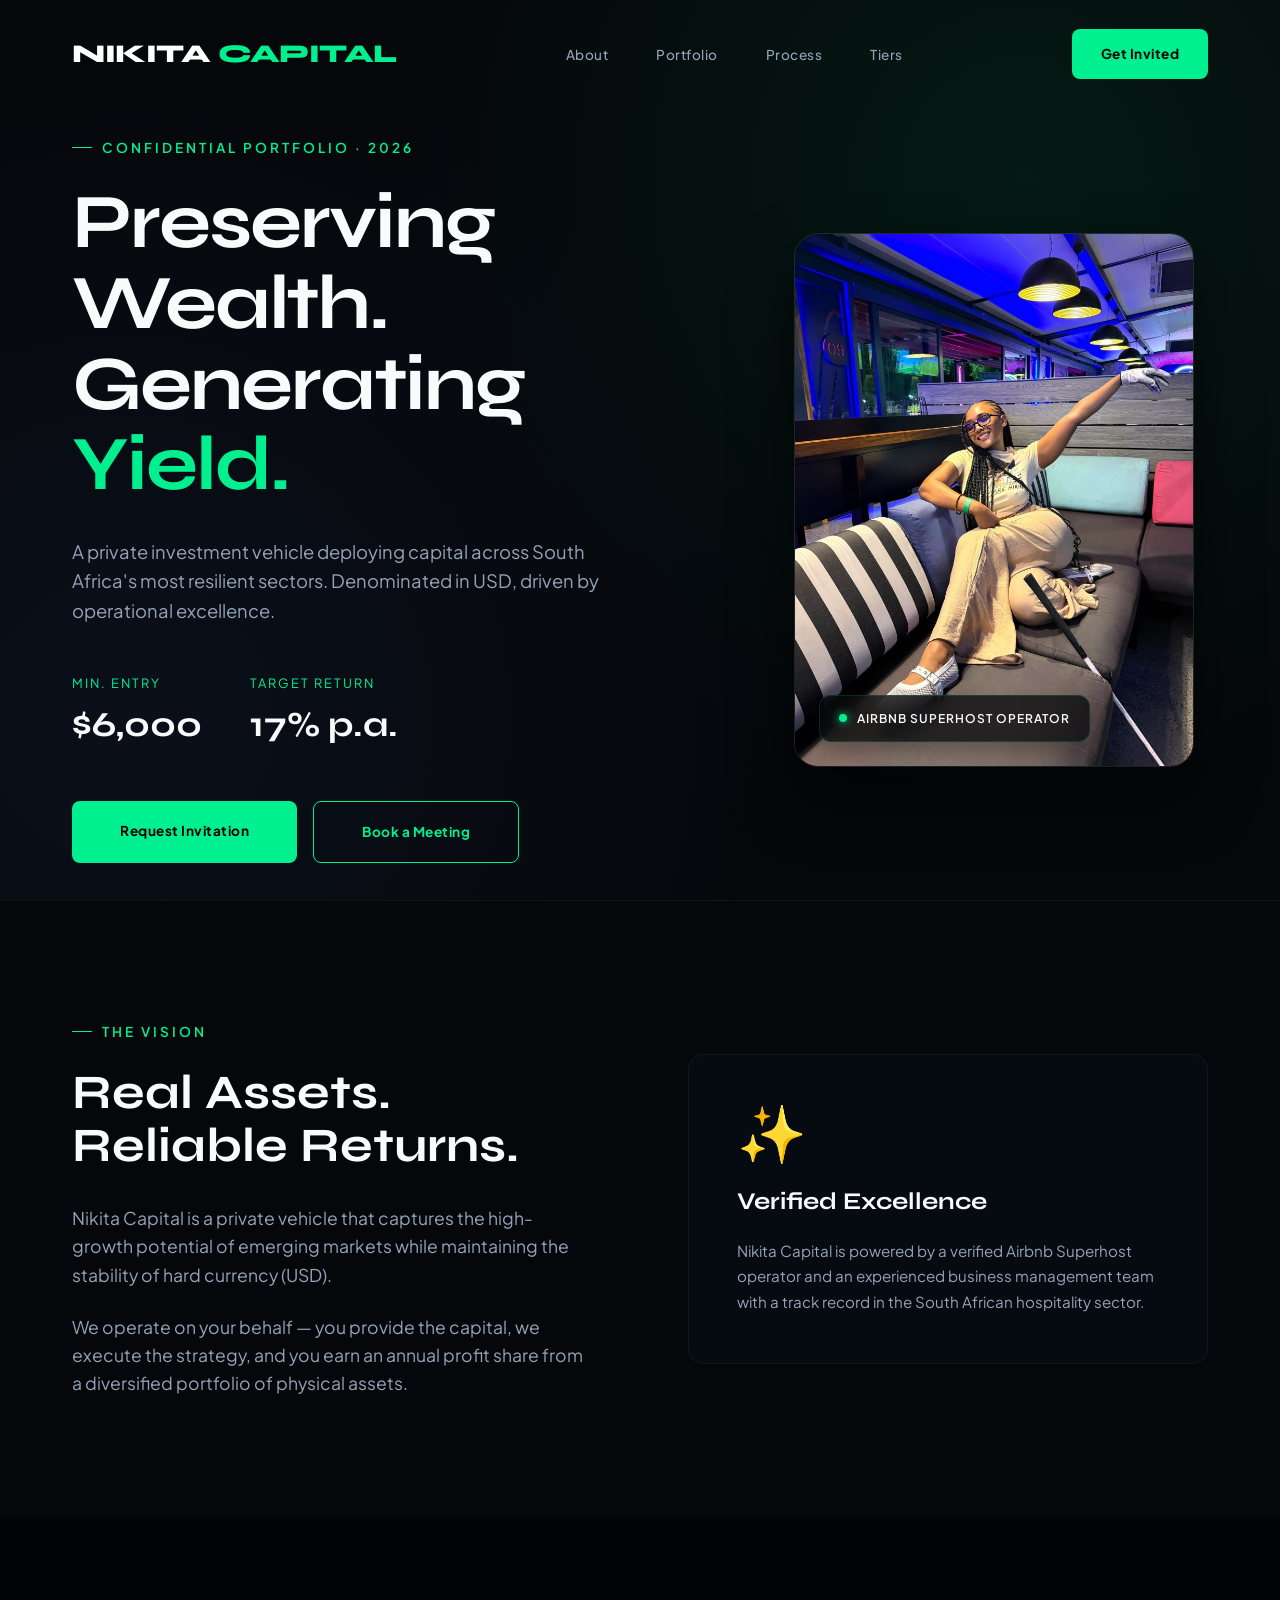
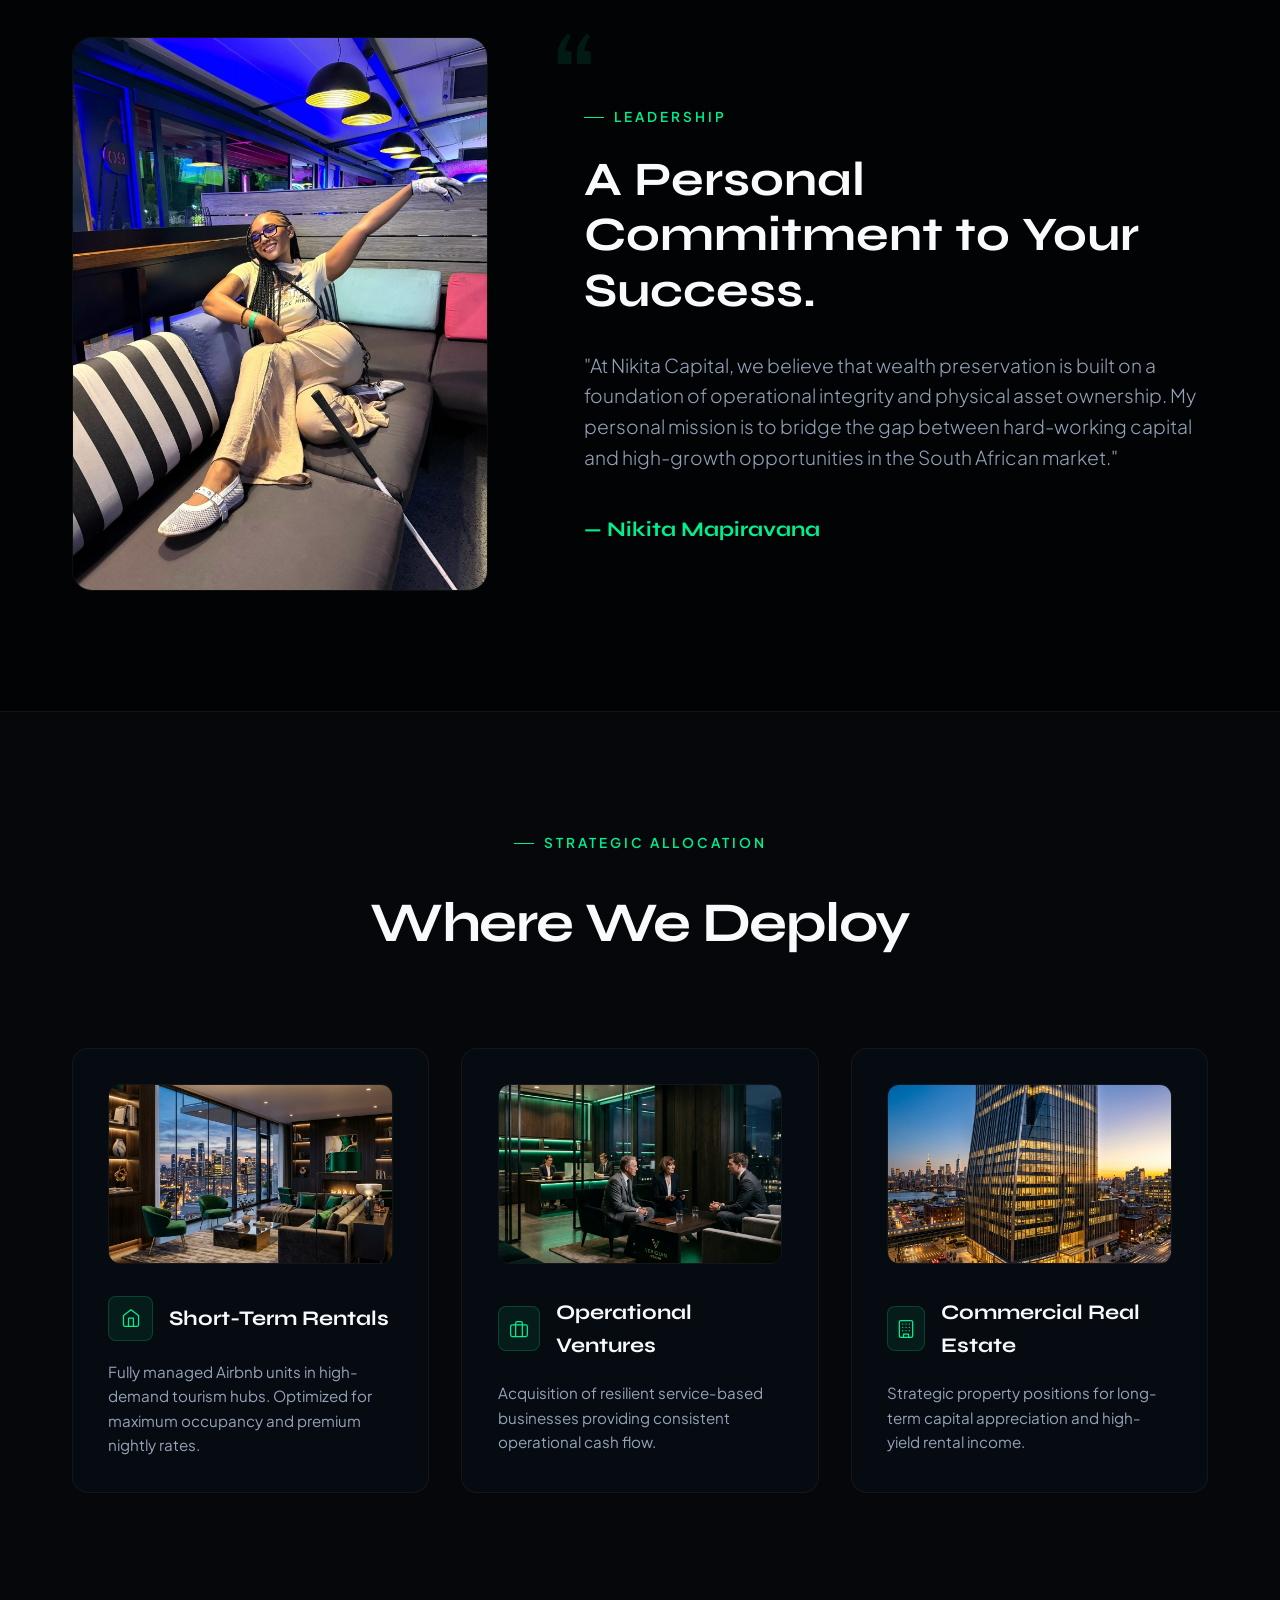
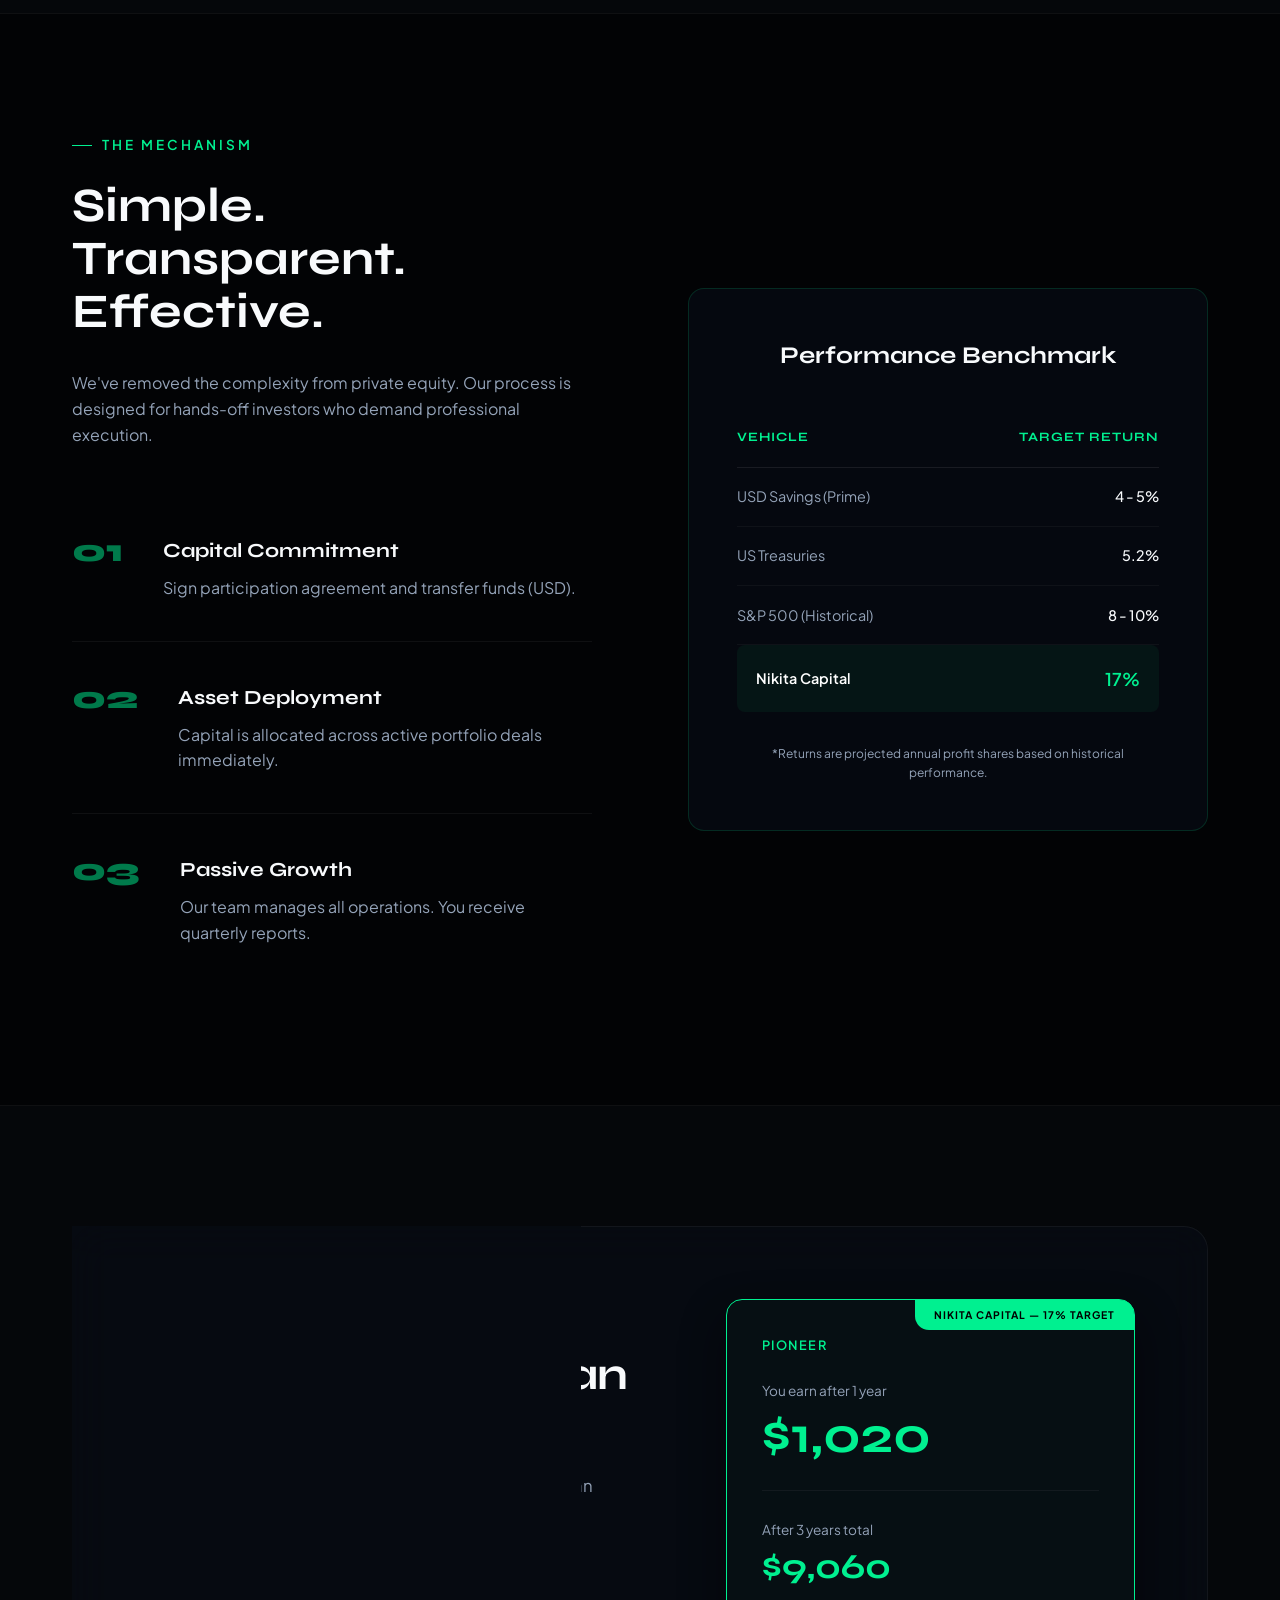
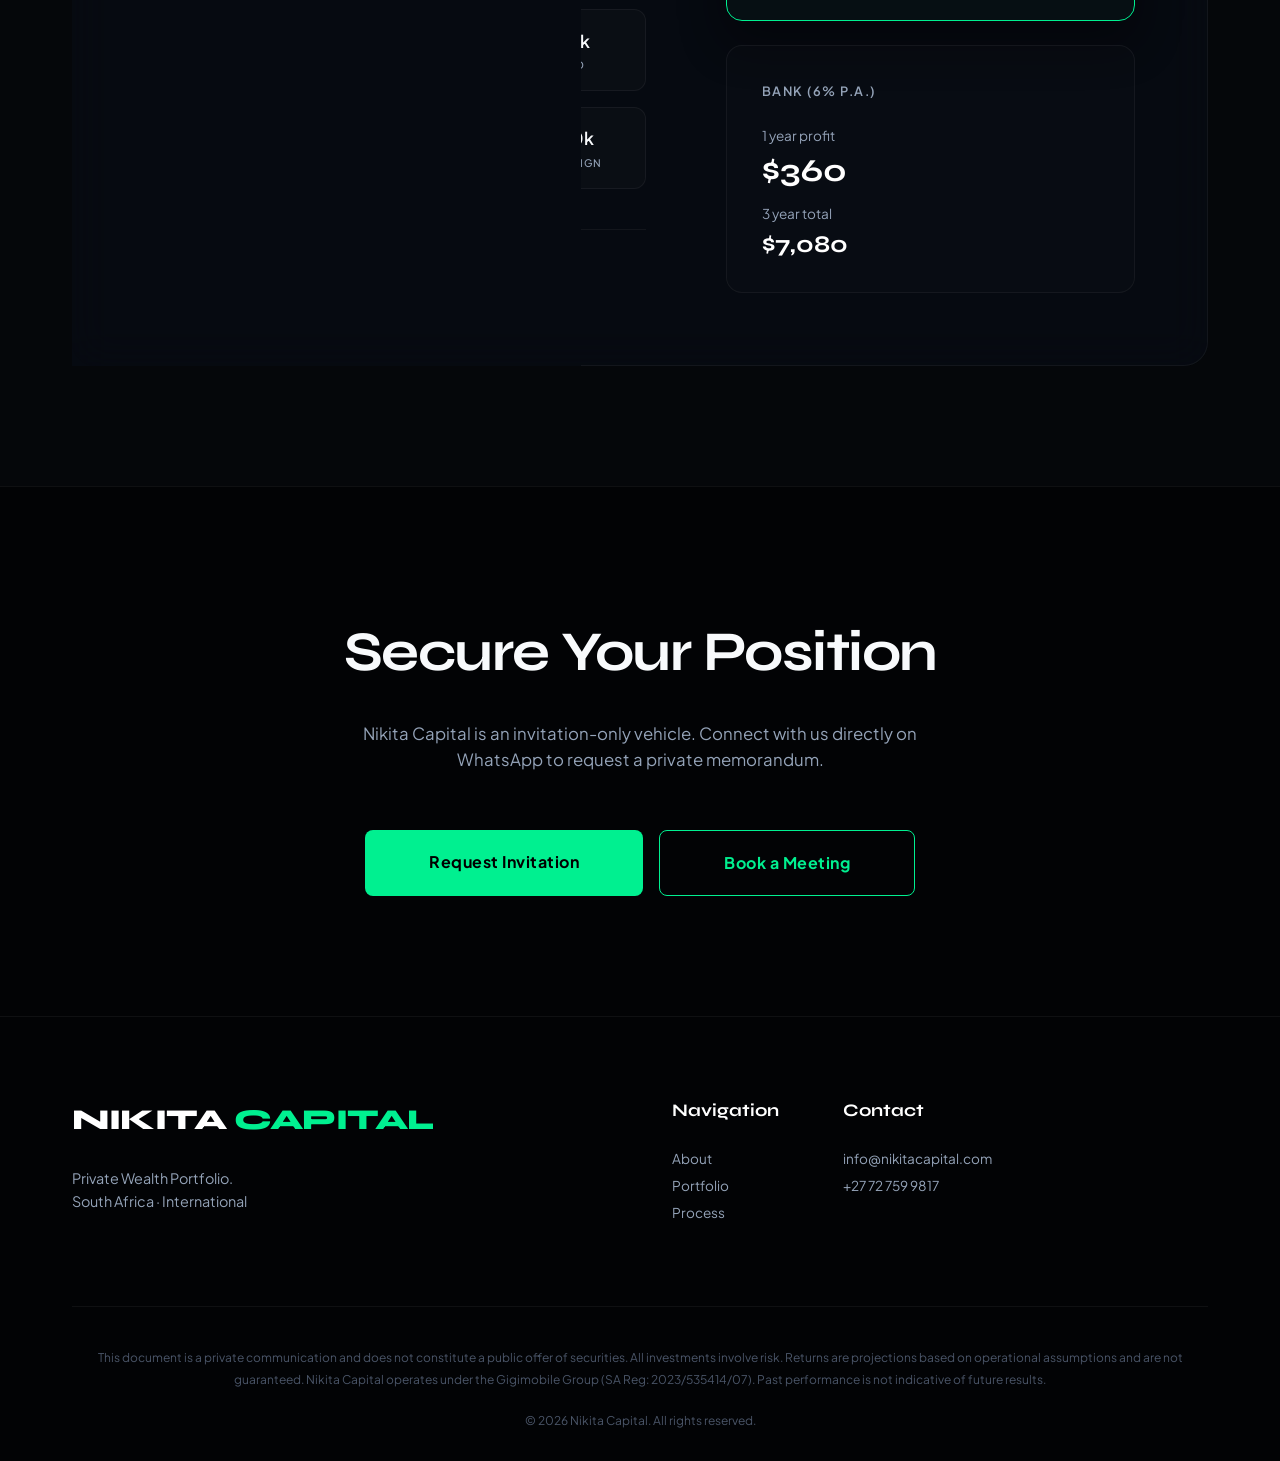
==== commit 094bf8f1: "Add premium visual cards with high-quality generated images for investment sectors" ====
--- a/index.html
+++ b/index.html
@@ -118,28 +118,43 @@
             </div>
             <div style="display: grid; grid-template-columns: repeat(auto-fit, minmax(320px, 1fr)); gap: 2rem;">
                 <!-- Vertical 1 -->
-                <div class="glass-card reveal">
-                    <div class="vertical-card-icon">
-                        <svg xmlns="http://www.w3.org/2000/svg" width="28" height="28" viewBox="0 0 24 24" fill="none" stroke="currentColor" stroke-width="1.5" stroke-linecap="round" stroke-linejoin="round"><path d="m3 9 9-7 9 7v11a2 2 0 0 1-2 2H5a2 2 0 0 1-2-2z"/><polyline points="9 22 9 12 15 12 15 22"/></svg>
-                    </div>
-                    <h3 style="margin-bottom: 1rem; font-size: 1.4rem;">Short-Term Rentals</h3>
-                    <p style="color: var(--text-dim); font-size: 0.95rem;">Fully managed Airbnb units in high-demand tourism hubs. Optimized for maximum occupancy and premium nightly rates.</p>
+                <div class="glass-card reveal" style="padding: 2.2rem;">
+                    <div class="card-image-wrap" style="height: 180px; overflow: hidden; border-radius: 12px; margin-bottom: 2rem; border: 1px solid var(--border);">
+                        <img src="short-term-rentals.png" alt="Short-Term Rentals" style="width: 100%; height: 100%; object-fit: cover;">
+                    </div>
+                    <div style="display: flex; align-items: center; gap: 1rem; margin-bottom: 1.2rem;">
+                        <div class="vertical-card-icon" style="margin-bottom: 0; width: 45px; height: 45px; border-radius: 8px;">
+                            <svg xmlns="http://www.w3.org/2000/svg" width="20" height="20" viewBox="0 0 24 24" fill="none" stroke="currentColor" stroke-width="1.5" stroke-linecap="round" stroke-linejoin="round"><path d="m3 9 9-7 9 7v11a2 2 0 0 1-2 2H5a2 2 0 0 1-2-2z"/><polyline points="9 22 9 12 15 12 15 22"/></svg>
+                        </div>
+                        <h3 style="font-size: 1.3rem;">Short-Term Rentals</h3>
+                    </div>
+                    <p style="color: var(--text-dim); font-size: 0.95rem; line-height: 1.6;">Fully managed Airbnb units in high-demand tourism hubs. Optimized for maximum occupancy and premium nightly rates.</p>
                 </div>
                 <!-- Vertical 2 -->
-                <div class="glass-card reveal">
-                    <div class="vertical-card-icon">
-                        <svg xmlns="http://www.w3.org/2000/svg" width="28" height="28" viewBox="0 0 24 24" fill="none" stroke="currentColor" stroke-width="1.5" stroke-linecap="round" stroke-linejoin="round"><rect width="20" height="14" x="2" y="7" rx="2" ry="2"/><path d="M16 21V5a2 2 0 0 0-2-2h-4a2 2 0 0 0-2 2v16"/></svg>
-                    </div>
-                    <h3 style="margin-bottom: 1rem; font-size: 1.4rem;">Operational Ventures</h3>
-                    <p style="color: var(--text-dim); font-size: 0.95rem;">Acquisition of resilient service-based businesses providing consistent operational cash flow.</p>
+                <div class="glass-card reveal" style="padding: 2.2rem;">
+                    <div class="card-image-wrap" style="height: 180px; overflow: hidden; border-radius: 12px; margin-bottom: 2rem; border: 1px solid var(--border);">
+                        <img src="operational-ventures.png" alt="Operational Ventures" style="width: 100%; height: 100%; object-fit: cover;">
+                    </div>
+                    <div style="display: flex; align-items: center; gap: 1rem; margin-bottom: 1.2rem;">
+                        <div class="vertical-card-icon" style="margin-bottom: 0; width: 45px; height: 45px; border-radius: 8px;">
+                            <svg xmlns="http://www.w3.org/2000/svg" width="20" height="20" viewBox="0 0 24 24" fill="none" stroke="currentColor" stroke-width="1.5" stroke-linecap="round" stroke-linejoin="round"><rect width="20" height="14" x="2" y="7" rx="2" ry="2"/><path d="M16 21V5a2 2 0 0 0-2-2h-4a2 2 0 0 0-2 2v16"/></svg>
+                        </div>
+                        <h3 style="font-size: 1.3rem;">Operational Ventures</h3>
+                    </div>
+                    <p style="color: var(--text-dim); font-size: 0.95rem; line-height: 1.6;">Acquisition of resilient service-based businesses providing consistent operational cash flow.</p>
                 </div>
                 <!-- Vertical 3 -->
-                <div class="glass-card reveal">
-                    <div class="vertical-card-icon">
-                        <svg xmlns="http://www.w3.org/2000/svg" width="28" height="28" viewBox="0 0 24 24" fill="none" stroke="currentColor" stroke-width="1.5" stroke-linecap="round" stroke-linejoin="round"><rect x="4" y="2" width="16" height="20" rx="2" ry="2"/><path d="M9 22v-4h6v4"/><path d="M8 6h.01"/><path d="M16 6h.01"/><path d="M12 6h.01"/><path d="M12 10h.01"/><path d="M12 14h.01"/><path d="M16 10h.01"/><path d="M16 14h.01"/><path d="M8 10h.01"/><path d="M8 14h.01"/></svg>
-                    </div>
-                    <h3 style="margin-bottom: 1rem; font-size: 1.4rem;">Commercial Real Estate</h3>
-                    <p style="color: var(--text-dim); font-size: 0.95rem;">Strategic property positions for long-term capital appreciation and high-yield rental income.</p>
+                <div class="glass-card reveal" style="padding: 2.2rem;">
+                    <div class="card-image-wrap" style="height: 180px; overflow: hidden; border-radius: 12px; margin-bottom: 2rem; border: 1px solid var(--border);">
+                        <img src="commercial-real-estate.png" alt="Commercial Real Estate" style="width: 100%; height: 100%; object-fit: cover;">
+                    </div>
+                    <div style="display: flex; align-items: center; gap: 1rem; margin-bottom: 1.2rem;">
+                        <div class="vertical-card-icon" style="margin-bottom: 0; width: 45px; height: 45px; border-radius: 8px;">
+                            <svg xmlns="http://www.w3.org/2000/svg" width="20" height="20" viewBox="0 0 24 24" fill="none" stroke="currentColor" stroke-width="1.5" stroke-linecap="round" stroke-linejoin="round"><rect x="4" y="2" width="16" height="20" rx="2" ry="2"/><path d="M9 22v-4h6v4"/><path d="M8 6h.01"/><path d="M16 6h.01"/><path d="M12 6h.01"/><path d="M12 10h.01"/><path d="M12 14h.01"/><path d="M16 10h.01"/><path d="M16 14h.01"/><path d="M8 10h.01"/><path d="M8 14h.01"/></svg>
+                        </div>
+                        <h3 style="font-size: 1.3rem;">Commercial Real Estate</h3>
+                    </div>
+                    <p style="color: var(--text-dim); font-size: 0.95rem; line-height: 1.6;">Strategic property positions for long-term capital appreciation and high-yield rental income.</p>
                 </div>
             </div>
         </div>
--- a/styles.css
+++ b/styles.css
@@ -312,6 +312,19 @@
     opacity: 1;
 }
 
+.card-image-wrap {
+    overflow: hidden;
+    position: relative;
+}
+
+.card-image-wrap img {
+    transition: var(--transition);
+}
+
+.glass-card:hover .card-image-wrap img {
+    transform: scale(1.08);
+}
+
 /* ABOUT SECTION */
 .about-grid {
     display: grid;
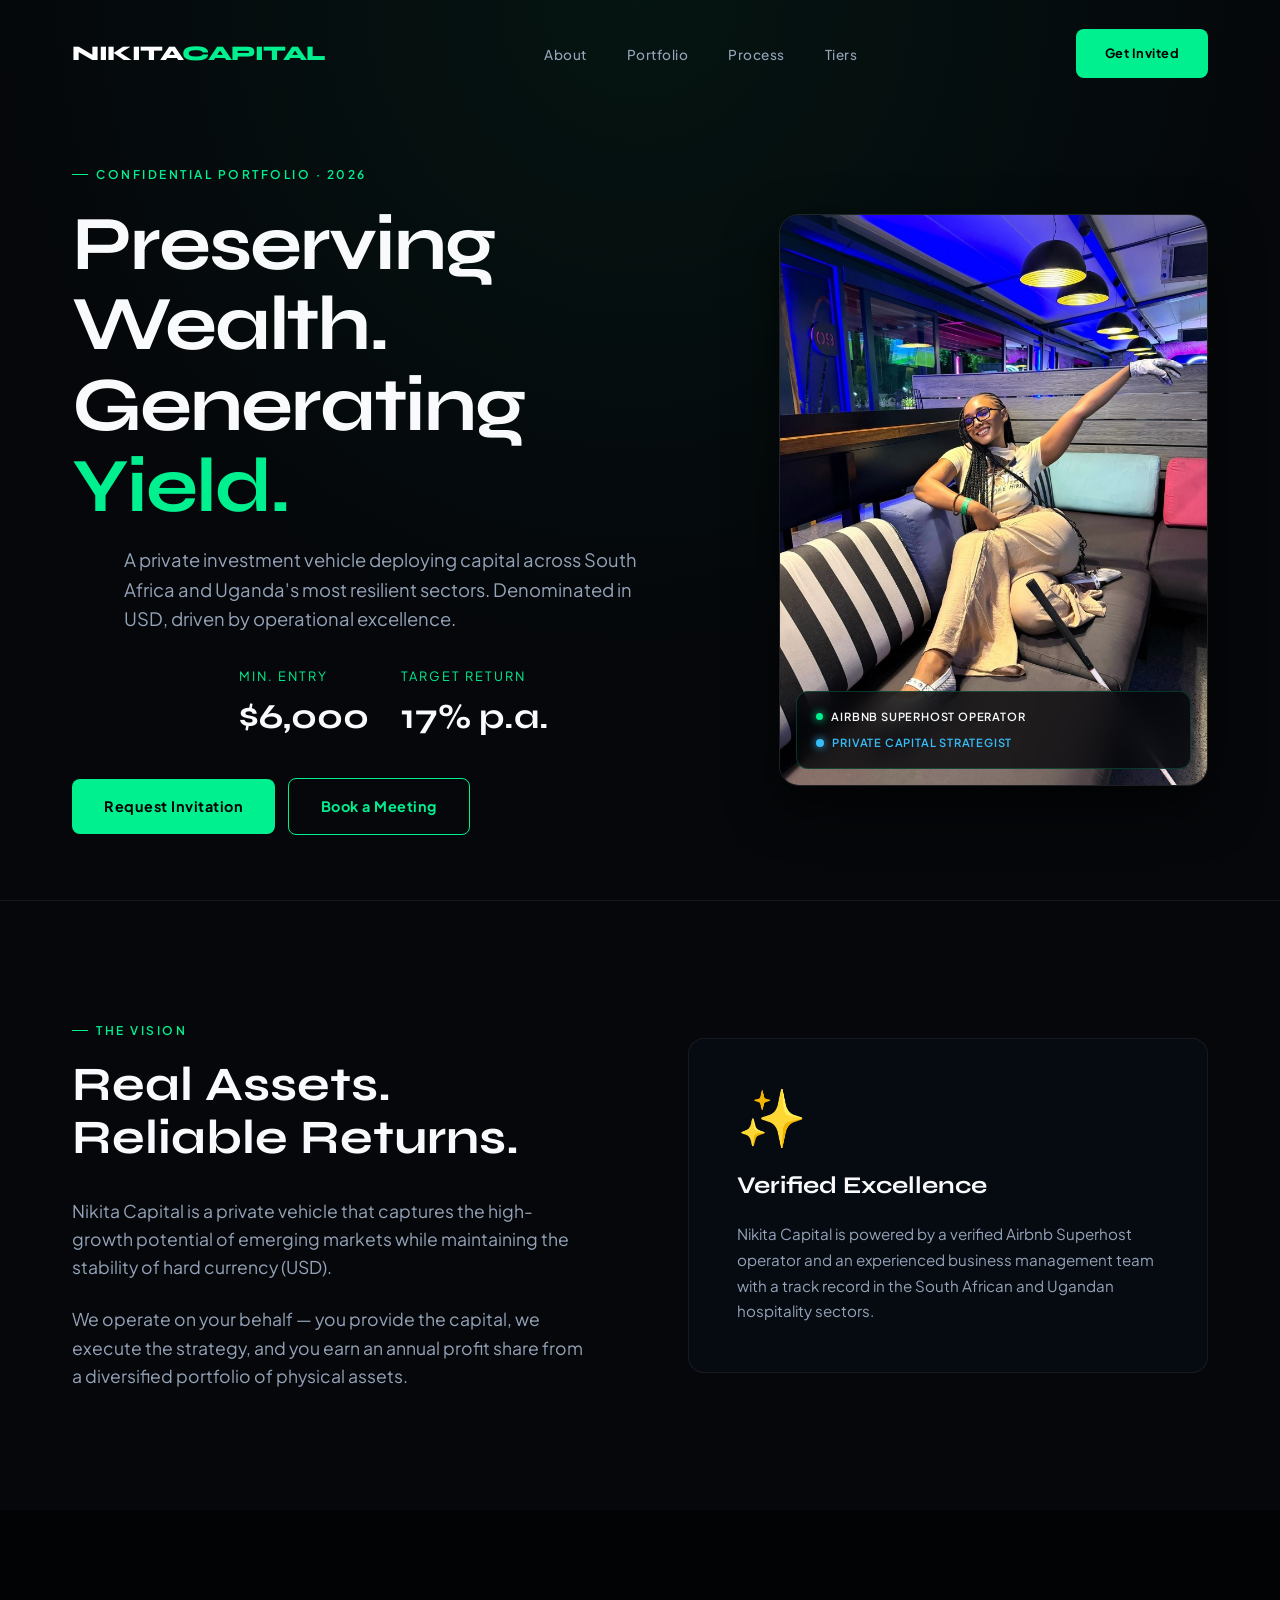
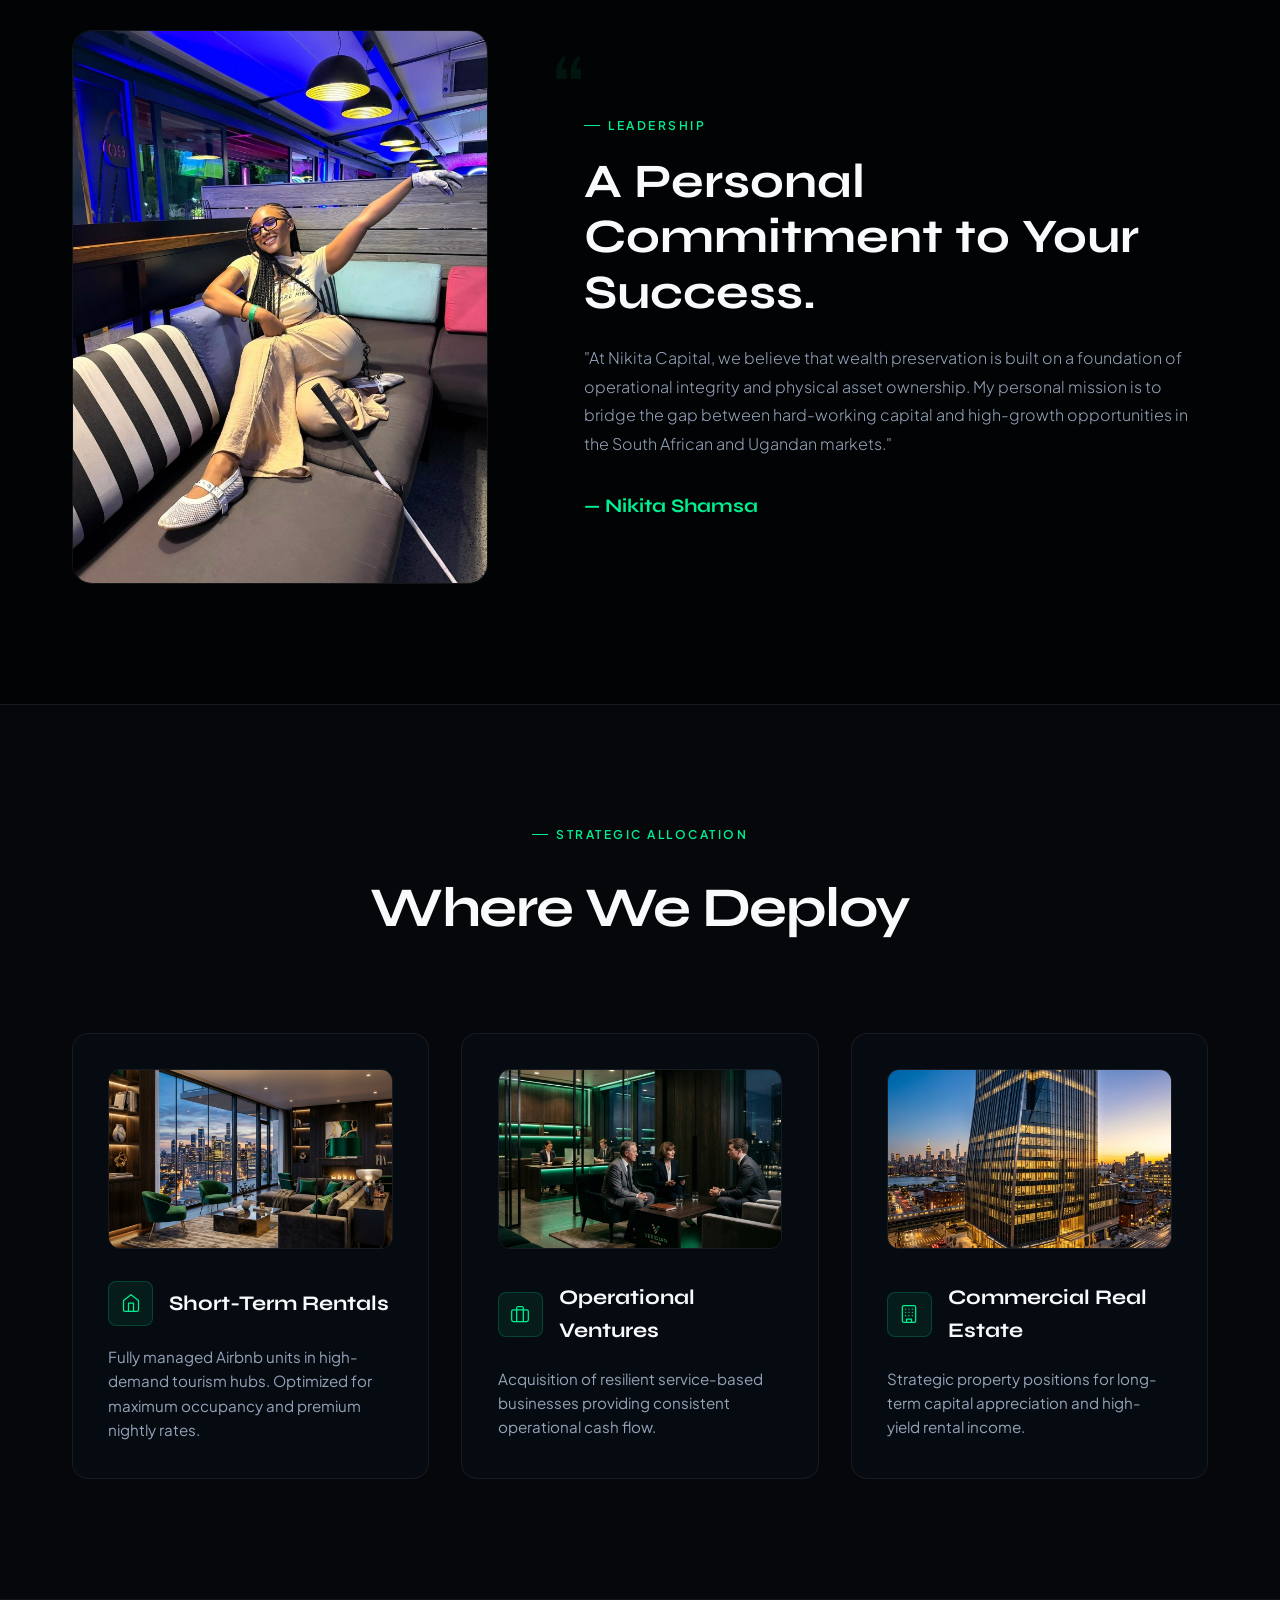
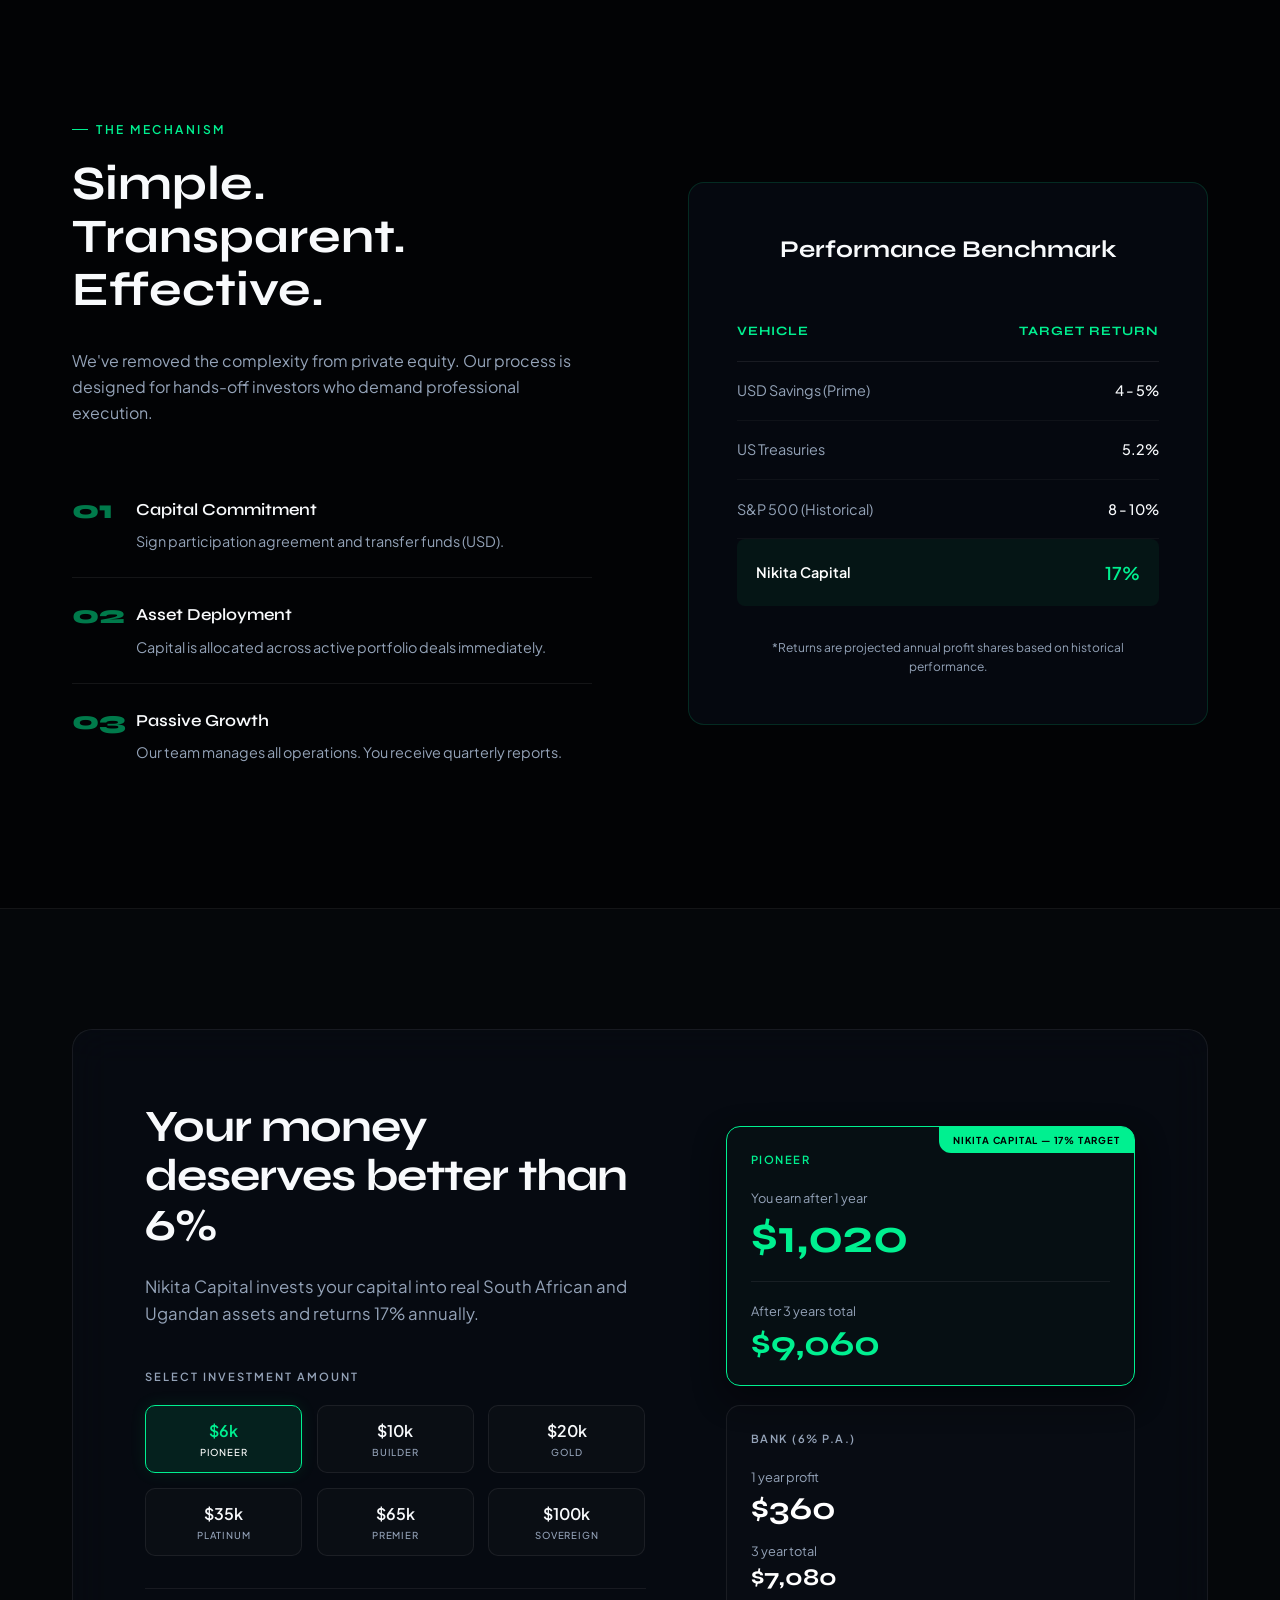
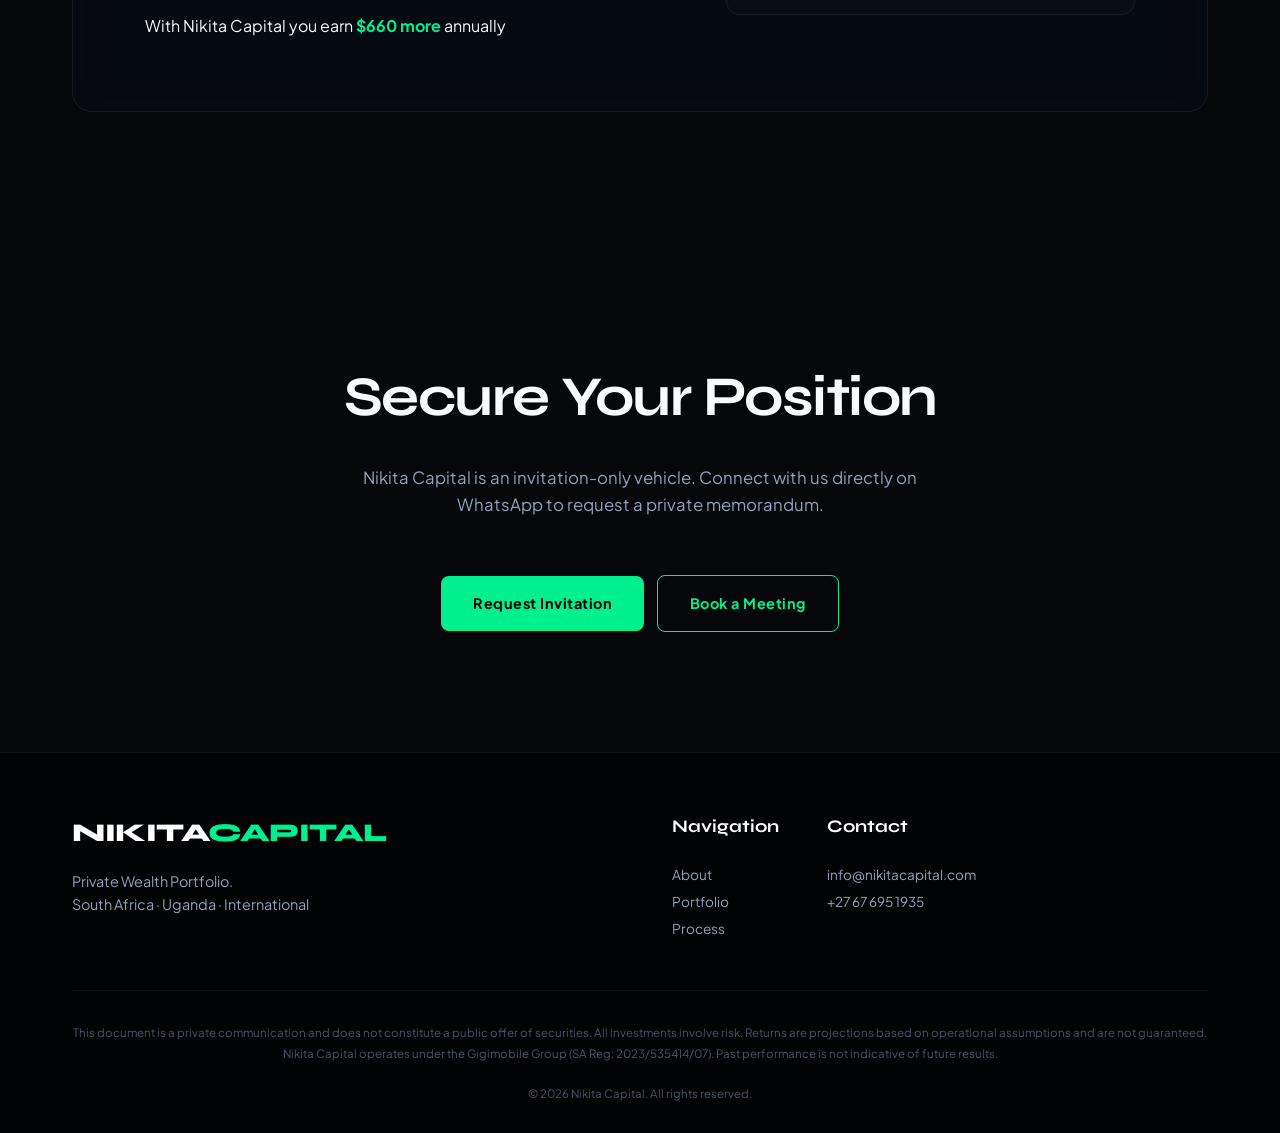
==== commit c4cc7f70: "feat: mobile-first design, WhatsApp number updated, investor badge added" ====
--- a/index.html
+++ b/index.html
@@ -4,7 +4,7 @@
     <meta charset="UTF-8">
     <meta name="viewport" content="width=device-width, initial-scale=1.0">
     <title>Nikita Capital — Private Wealth Portfolio</title>
-    <meta name="description" content="Exclusive private investment vehicle focused on high-yield hospitality, franchise, and real estate assets in South Africa.">
+    <meta name="description" content="Exclusive private investment vehicle focused on high-yield hospitality, franchise, and real estate assets in South Africa and Uganda.">
     <link rel="stylesheet" href="styles.css">
     <!-- Social Sharing Metadata (WhatsApp, LinkedIn, etc.) -->
     <meta property="og:title" content="Nikita Capital — Private Wealth Portfolio">
@@ -27,7 +27,7 @@
                 <li><a href="#how-it-works">Process</a></li>
                 <li><a href="#tiers">Tiers</a></li>
             </ul>
-            <a href="https://wa.me/27727599817?text=I%27m%20interested%20in%20Nikita%20Capital" class="btn-contact" target="_blank">Get Invited</a>
+            <a href="https://wa.me/27676951935?text=I%27m%20interested%20in%20Nikita%20Capital" class="btn-contact" target="_blank">Get Invited</a>
         </div>
     </nav>
 
@@ -38,9 +38,9 @@
                 <div class="hero-content reveal active">
                     <span class="hero-eyebrow">Confidential Portfolio · 2026</span>
                     <h1>Preserving Wealth.<br>Generating <span class="text-primary">Yield.</span></h1>
-                    <p>A private investment vehicle deploying capital across South Africa's most resilient sectors. Denominated in USD, driven by operational excellence.</p>
+                    <p>A private investment vehicle deploying capital across South Africa and Uganda's most resilient sectors. Denominated in USD, driven by operational excellence.</p>
                     
-                    <div style="display: flex; gap: 3rem; margin-top: 2rem;">
+                    <div class="hero-stats">
                         <div>
                             <div style="font-size: 0.8rem; color: var(--primary); text-transform: uppercase; letter-spacing: 2px;">Min. Entry</div>
                             <div style="font-size: 2.2rem; font-family: var(--font-heading); font-weight: 700; margin-top: 0.2rem;">$6,000</div>
@@ -51,18 +51,24 @@
                         </div>
                     </div>
 
-                    <div style="display: flex; gap: 1rem; margin-top: 3rem; flex-wrap: wrap;">
-                        <a href="https://wa.me/27727599817?text=I%27m%20interested%20in%20Nikita%20Capital" class="btn-contact" style="padding: 1.2rem 3rem; text-align: center;" target="_blank">Request Invitation</a>
-                        <a href="https://calendly.com/nikitacapital/30min" class="btn-contact" style="background: transparent; color: var(--primary); border: 1px solid var(--primary); padding: 1.2rem 3rem; text-align: center;" target="_blank">Book a Meeting</a>
+                    <div class="hero-btns">
+                        <a href="https://wa.me/27676951935?text=I%27m%20interested%20in%20Nikita%20Capital" class="btn-contact" target="_blank">Request Invitation</a>
+                        <a href="https://calendly.com/nikitacapital/30min" class="btn-contact" style="background: transparent; color: var(--primary); border: 1px solid var(--primary);" target="_blank">Book a Meeting</a>
                     </div>
                 </div>
 
                 <div class="hero-image-wrap reveal active">
                     <div class="hero-image-container">
-                        <img src="nikita-hero.jpg" alt="Nikita - Investment Principal" class="hero-image">
-                        <div class="hero-badge-overlay">
-                            <span class="hero-badge-dot"></span>
-                            <span class="hero-badge-text">Airbnb Superhost operator</span>
+                        <img src="nikita-hero.jpg" alt="Nikita Shamsa - Private Capital Strategist" class="hero-image">
+                        <div class="hero-badge-overlay" style="flex-direction: column; align-items: flex-start; gap: 8px; padding: 1rem 1.2rem;">
+                            <div style="display: flex; align-items: center; gap: 8px;">
+                                <span class="hero-badge-dot"></span>
+                                <span class="hero-badge-text">Airbnb Superhost Operator</span>
+                            </div>
+                            <div style="display: flex; align-items: center; gap: 8px;">
+                                <span style="width:8px;height:8px;background:#38bdf8;border-radius:50%;box-shadow:0 0 8px #38bdf8;flex-shrink:0;"></span>
+                                <span class="hero-badge-text" style="color: #38bdf8;">Private Capital Strategist</span>
+                            </div>
                         </div>
                     </div>
                 </div>
@@ -76,7 +82,7 @@
             <div class="about-grid">
                 <div class="reveal">
                     <span class="hero-eyebrow">The Vision</span>
-                    <h2 style="font-size: 3rem; margin-bottom: 2rem; line-height: 1.1;">Real Assets.<br>Reliable Returns.</h2>
+                    <h2 style="font-size: clamp(2rem, 6vw, 3rem); margin-bottom: 2rem; line-height: 1.1;">Real Assets.<br>Reliable Returns.</h2>
                     <p style="color: var(--text-dim); font-size: 1.1rem; margin-bottom: 1.5rem;">Nikita Capital is a private vehicle that captures the high-growth potential of emerging markets while maintaining the stability of hard currency (USD).</p>
                     <p style="color: var(--text-dim); font-size: 1.1rem;">We operate on your behalf — you provide the capital, we execute the strategy, and you earn an annual profit share from a diversified portfolio of physical assets.</p>
                 </div>
@@ -84,7 +90,7 @@
                     <div class="glass-card">
                         <div style="font-size: 3.5rem; line-height: 1; color: var(--primary); margin-bottom: 1.5rem;">✨</div>
                         <h3 style="margin-bottom: 1rem; font-size: 1.5rem;">Verified Excellence</h3>
-                        <p style="color: var(--text-dim); font-size: 0.95rem; line-height: 1.7;">Nikita Capital is powered by a verified Airbnb Superhost operator and an experienced business management team with a track record in the South African hospitality sector.</p>
+                        <p style="color: var(--text-dim); font-size: 0.95rem; line-height: 1.7;">Nikita Capital is powered by a verified Airbnb Superhost operator and an experienced business management team with a track record in the South African and Ugandan hospitality sectors.</p>
                     </div>
                 </div>
             </div>
@@ -102,8 +108,8 @@
                     <span class="quote-icon">“</span>
                     <span class="hero-eyebrow" style="margin-top: 1.5rem;">Leadership</span>
                     <h2>A Personal Commitment to Your Success.</h2>
-                    <p class="quote">"At Nikita Capital, we believe that wealth preservation is built on a foundation of operational integrity and physical asset ownership. My personal mission is to bridge the gap between hard-working capital and high-growth opportunities in the South African market."</p>
-                    <p class="signature">— Nikita Mapiravana</p>
+                    <p class="quote">"At Nikita Capital, we believe that wealth preservation is built on a foundation of operational integrity and physical asset ownership. My personal mission is to bridge the gap between hard-working capital and high-growth opportunities in the South African and Ugandan markets."</p>
+                    <p class="signature">— Nikita Shamsa</p>
                 </div>
             </div>
         </div>
@@ -114,9 +120,9 @@
         <div class="container">
             <div class="text-center reveal" style="margin-bottom: 5rem;">
                 <span class="hero-eyebrow" style="justify-content: center;">Strategic Allocation</span>
-                <h2 style="font-size: 3.5rem; letter-spacing: -1.5px;">Where We Deploy</h2>
-            </div>
-            <div style="display: grid; grid-template-columns: repeat(auto-fit, minmax(320px, 1fr)); gap: 2rem;">
+                <h2 style="font-size: clamp(2rem, 6vw, 3.5rem); letter-spacing: -1.5px;">Where We Deploy</h2>
+            </div>
+            <div style="display: grid; grid-template-columns: repeat(auto-fit, minmax(280px, 1fr)); gap: 2rem;">
                 <!-- Vertical 1 -->
                 <div class="glass-card reveal" style="padding: 2.2rem;">
                     <div class="card-image-wrap" style="height: 180px; overflow: hidden; border-radius: 12px; margin-bottom: 2rem; border: 1px solid var(--border);">
@@ -163,10 +169,10 @@
     <!-- PROCESS SECTION -->
     <section id="how-it-works" class="section-padding" style="background: var(--bg-deep); border-top: 1px solid var(--border); border-bottom: 1px solid var(--border);">
         <div class="container">
-            <div style="display: grid; grid-template-columns: 1fr 1fr; gap: 6rem; align-items: center;">
+            <div class="process-grid">
                 <div class="reveal">
                     <span class="hero-eyebrow">The Mechanism</span>
-                    <h2 style="font-size: 3rem; margin-bottom: 2rem; line-height: 1.1;">Simple. Transparent.<br>Effective.</h2>
+                    <h2 style="font-size: clamp(1.8rem, 5vw, 3rem); margin-bottom: 2rem; line-height: 1.1;">Simple. Transparent.<br>Effective.</h2>
                     <p style="color: var(--text-dim); margin-bottom: 3rem;">We've removed the complexity from private equity. Our process is designed for hands-off investors who demand professional execution.</p>
                     
                     <div class="steps-list">
@@ -231,9 +237,9 @@
             <div class="calculator-wrapper reveal">
                 <!-- Left: Control Panel -->
                 <div class="calc-controls">
-                    <h2 style="font-size: 2.8rem; margin-bottom: 1.5rem; line-height: 1.1; letter-spacing: -1px;">Your money deserves better than 6%</h2>
+                    <h2 style="font-size: clamp(1.6rem, 4.5vw, 2.8rem); margin-bottom: 1.5rem; line-height: 1.1; letter-spacing: -1px;">Your money deserves better than 6%</h2>
                     <p style="color: var(--text-dim); margin-bottom: 2.5rem; font-size: 1.05rem;">
-                        Nikita Capital invests your capital into real South African assets and returns 17% annually.
+                        Nikita Capital invests your capital into real South African and Ugandan assets and returns 17% annually.
                     </p>
                     
                     <div class="amount-selector">
@@ -296,11 +302,11 @@
     <!-- CONTACT CTA -->
     <section id="contact" class="section-padding contact-section">
         <div class="container text-center reveal">
-            <h2 style="font-size: 3.5rem; margin-bottom: 1.5rem; letter-spacing: -1.5px;">Secure Your Position</h2>
+            <h2 style="font-size: clamp(2rem, 6vw, 3.5rem); margin-bottom: 1.5rem; letter-spacing: -1.5px;">Secure Your Position</h2>
             <p style="color: var(--text-dim); max-width: 600px; margin: 0 auto 3.5rem; font-size: 1.05rem;">Nikita Capital is an invitation-only vehicle. Connect with us directly on WhatsApp to request a private memorandum.</p>
-            <div style="display: flex; gap: 1rem; justify-content: center; flex-wrap: wrap;">
-                <a href="https://wa.me/27727599817?text=I%27m%20interested%20in%20Nikita%20Capital" class="btn-contact" style="padding: 1.2rem 4rem; font-size: 1rem;" target="_blank">Request Invitation</a>
-                <a href="https://calendly.com/nikitacapital/30min" class="btn-contact" style="background: transparent; color: var(--primary); border: 1px solid var(--primary); padding: 1.2rem 4rem; font-size: 1rem;" target="_blank">Book a Meeting</a>
+            <div class="hero-btns" style="justify-content: center; margin-top: 0;">
+                <a href="https://wa.me/27676951935?text=I%27m%20interested%20in%20Nikita%20Capital" class="btn-contact" style="padding: 1.2rem 3rem; font-size: 1rem;" target="_blank">Request Invitation</a>
+                <a href="https://calendly.com/nikitacapital/30min" class="btn-contact" style="background: transparent; color: var(--primary); border: 1px solid var(--primary); padding: 1.2rem 3rem; font-size: 1rem;" target="_blank">Book a Meeting</a>
             </div>
         </div>
     </section>
@@ -311,9 +317,9 @@
             <div class="footer-content">
                 <div>
                     <div class="logo footer-logo">NIKITA<span>CAPITAL</span></div>
-                    <p style="color: var(--text-dim); font-size: 0.9rem;">Private Wealth Portfolio.<br>South Africa · International</p>
-                </div>
-                <div style="display: flex; gap: 4rem;">
+                    <p style="color: var(--text-dim); font-size: 0.9rem;">Private Wealth Portfolio.<br>South Africa · Uganda · International</p>
+                </div>
+                <div class="footer-links-row">
                     <div>
                         <h4 style="margin-bottom: 1.2rem; color: #fff; font-size: 1.1rem;">Navigation</h4>
                         <ul style="list-style: none; font-size: 0.85rem; line-height: 2;">
@@ -326,7 +332,7 @@
                         <h4 style="margin-bottom: 1.2rem; color: #fff; font-size: 1.1rem;">Contact</h4>
                         <ul style="list-style: none; font-size: 0.85rem; line-height: 2;">
                             <li style="color: var(--text-dim);">info@nikitacapital.com</li>
-                            <li style="color: var(--text-dim);">+27 72 759 9817</li>
+                            <li style="color: var(--text-dim);">+27 67 695 1935</li>
                         </ul>
                     </div>
                 </div>
--- a/styles.css
+++ b/styles.css
@@ -1,4 +1,4 @@
-/* NIKITA CAPITAL - ADVANCED MIDNIGHT EMERALD DESIGN SYSTEM */
+/* NIKITA CAPITAL - MOBILE-FIRST DESIGN SYSTEM */
 @import url('https://fonts.googleapis.com/css2?family=Plus+Jakarta+Sans:wght@300;400;500;600;700&family=Syne:wght@500;700;800&display=swap');
 
 :root {
@@ -12,8 +12,8 @@
     --text-main: #f8fafc;
     --text-dim: #94a3b8;
     --accent: #0f172a;
-    --border: rgba(255, 255, 255, 0.05);
-    --border-glow: rgba(0, 240, 144, 0.15);
+    --border: rgba(255, 255, 255, 0.07);
+    --border-glow: rgba(0, 240, 144, 0.2);
     --glass: rgba(255, 255, 255, 0.02);
     --transition: all 0.5s cubic-bezier(0.16, 1, 0.3, 1);
     --font-heading: 'Syne', sans-serif;
@@ -24,6 +24,10 @@
     margin: 0;
     padding: 0;
     box-sizing: border-box;
+}
+
+html {
+    scroll-behavior: smooth;
 }
 
 body {
@@ -40,35 +44,36 @@
     font-weight: 700;
 }
 
-/* UTILITIES */
+/* ─── UTILITIES ─────────────────────────────── */
 .container {
+    width: 100%;
     max-width: 1200px;
     margin: 0 auto;
-    padding: 0 2rem;
+    padding: 0 1.2rem;
 }
 
 .section-padding {
-    padding: 120px 0;
+    padding: 64px 0;
 }
 
 .text-primary { color: var(--primary); }
 .text-center { text-align: center; }
 
-/* NAVIGATION */
+/* ─── NAVIGATION ─────────────────────────────── */
 nav {
     position: fixed;
     top: 0;
     width: 100%;
     z-index: 1000;
-    padding: 1.8rem 0;
+    padding: 1rem 0;
     transition: var(--transition);
     border-bottom: 1px solid transparent;
 }
 
 nav.scrolled {
-    background: rgba(5, 7, 10, 0.8);
+    background: rgba(5, 7, 10, 0.92);
     backdrop-filter: blur(20px);
-    padding: 1.2rem 0;
+    -webkit-backdrop-filter: blur(20px);
     border-bottom: 1px solid var(--border);
 }
 
@@ -80,23 +85,21 @@
 
 .logo {
     font-family: var(--font-heading);
-    font-size: 1.6rem;
+    font-size: 1.3rem;
     font-weight: 800;
     color: #fff;
     text-decoration: none;
     letter-spacing: -0.5px;
-    display: flex;
-    align-items: center;
-    gap: 8px;
 }
 
 .logo span {
     color: var(--primary);
 }
 
+/* Hide nav links on mobile — show hamburger or just CTA */
 .nav-links {
-    display: flex;
-    gap: 3rem;
+    display: none;
+    gap: 2.5rem;
     list-style: none;
 }
 
@@ -121,109 +124,135 @@
     transition: var(--transition);
 }
 
-.nav-links a:hover {
-    color: #fff;
-}
-
-.nav-links a:hover::after {
-    width: 100%;
-}
+.nav-links a:hover { color: #fff; }
+.nav-links a:hover::after { width: 100%; }
 
 .btn-contact {
     background: var(--primary);
     color: #000;
-    padding: 0.9rem 1.8rem;
+    padding: 0.7rem 1.2rem;
     border-radius: 8px;
     text-decoration: none;
     font-weight: 700;
-    font-size: 0.85rem;
+    font-size: 0.8rem;
     letter-spacing: 0.5px;
     transition: var(--transition);
     display: inline-block;
     border: none;
     cursor: pointer;
+    white-space: nowrap;
 }
 
 .btn-contact:hover {
     background: var(--primary-bright);
-    transform: translateY(-3px);
-    box-shadow: 0 12px 24px rgba(0, 240, 144, 0.25);
-}
-
-/* HERO SECTION */
+    transform: translateY(-2px);
+    box-shadow: 0 10px 24px rgba(0, 240, 144, 0.25);
+}
+
+/* ─── HERO ─────────────────────────────── */
 .hero {
-    min-height: 100vh;
+    min-height: 100svh;
     display: flex;
     align-items: center;
     position: relative;
     overflow: hidden;
-    padding-top: 100px;
-    background: radial-gradient(circle at 80% 20%, rgba(0, 240, 144, 0.08) 0%, transparent 50%),
-                radial-gradient(circle at 10% 80%, rgba(15, 23, 42, 0.5) 0%, transparent 50%);
-}
-
+    padding-top: 80px;
+    padding-bottom: 48px;
+    background: radial-gradient(circle at 50% 0%, rgba(0, 240, 144, 0.06) 0%, transparent 60%);
+}
+
+/* MOBILE: stack portrait on top, text below */
 .hero-grid {
-    display: grid;
-    grid-template-columns: 1.2fr 0.8fr;
-    gap: 4rem;
+    display: flex;
+    flex-direction: column;
+    gap: 2.5rem;
     align-items: center;
+    text-align: center;
 }
 
 .hero-content {
     position: relative;
     z-index: 2;
+    width: 100%;
 }
 
 .hero-eyebrow {
     color: var(--primary);
     text-transform: uppercase;
-    letter-spacing: 3px;
-    font-size: 0.85rem;
+    letter-spacing: 2.5px;
+    font-size: 0.75rem;
     font-weight: 600;
-    margin-bottom: 1.5rem;
+    margin-bottom: 1.2rem;
     display: flex;
     align-items: center;
-    gap: 10px;
+    justify-content: center;
+    gap: 8px;
 }
 
 .hero-eyebrow::before {
     content: '';
     display: inline-block;
-    width: 20px;
+    width: 16px;
     height: 1px;
     background: var(--primary);
 }
 
 .hero h1 {
-    font-size: 4.8rem;
+    font-size: 2.8rem;
     line-height: 1.05;
+    margin-bottom: 1.2rem;
+    letter-spacing: -1.5px;
+}
+
+.hero p {
+    font-size: 1rem;
+    color: var(--text-dim);
     margin-bottom: 2rem;
-    letter-spacing: -2px;
-}
-
-.hero p {
-    font-size: 1.15rem;
-    color: var(--text-dim);
-    margin-bottom: 3rem;
     max-width: 540px;
+    margin-left: auto;
+    margin-right: auto;
+}
+
+.hero-stats {
+    display: flex;
+    justify-content: center;
+    gap: 2rem;
+    flex-wrap: wrap;
+    margin-top: 1.5rem;
+}
+
+.hero-btns {
+    display: flex;
+    flex-direction: column;
+    gap: 0.8rem;
+    margin-top: 2rem;
+    align-items: center;
+}
+
+.hero-btns a {
+    width: 100%;
+    max-width: 320px;
+    padding: 1rem 2rem !important;
+    text-align: center !important;
+    font-size: 0.9rem !important;
 }
 
 .hero-image-wrap {
     position: relative;
     display: flex;
     justify-content: center;
-    align-items: center;
+    width: 100%;
 }
 
 .hero-image-container {
     position: relative;
-    border-radius: 24px;
+    border-radius: 20px;
     overflow: hidden;
     border: 1px solid rgba(255, 255, 255, 0.1);
-    box-shadow: 0 30px 60px rgba(0,0,0,0.6);
+    box-shadow: 0 20px 50px rgba(0,0,0,0.6);
+    width: 100%;
+    max-width: 340px;
     aspect-ratio: 3/4;
-    width: 100%;
-    max-width: 400px;
 }
 
 .hero-image {
@@ -234,43 +263,46 @@
 }
 
 .hero-image-container:hover .hero-image {
-    transform: scale(1.05);
+    transform: scale(1.04);
 }
 
 .hero-badge-overlay {
     position: absolute;
-    bottom: 24px;
-    left: 24px;
-    background: rgba(5, 7, 10, 0.75);
+    bottom: 16px;
+    left: 16px;
+    right: 16px;
+    background: rgba(5, 7, 10, 0.8);
     backdrop-filter: blur(12px);
+    -webkit-backdrop-filter: blur(12px);
     border: 1px solid var(--border-glow);
-    padding: 0.8rem 1.2rem;
+    padding: 0.8rem 1rem;
     border-radius: 12px;
     display: flex;
-    align-items: center;
-    gap: 10px;
-    box-shadow: 0 10px 20px rgba(0,0,0,0.3);
+    flex-direction: column;
+    align-items: flex-start;
+    gap: 6px;
 }
 
 .hero-badge-dot {
-    width: 8px;
-    height: 8px;
+    width: 7px;
+    height: 7px;
     background-color: var(--primary);
     border-radius: 50%;
-    box-shadow: 0 0 10px var(--primary);
+    box-shadow: 0 0 8px var(--primary);
+    flex-shrink: 0;
 }
 
 .hero-badge-text {
-    font-size: 0.75rem;
+    font-size: 0.7rem;
     font-weight: 600;
-    letter-spacing: 1px;
+    letter-spacing: 0.8px;
     text-transform: uppercase;
 }
 
-/* REVEAL ANIMATIONS */
+/* ─── REVEAL ANIMATIONS ─────────────────── */
 .reveal {
     opacity: 0;
-    transform: translateY(30px);
+    transform: translateY(24px);
     transition: all 0.8s ease-out;
 }
 
@@ -279,12 +311,12 @@
     transform: translateY(0);
 }
 
-/* CARDS */
+/* ─── CARDS ─────────────────────────────── */
 .glass-card {
     background: var(--bg-card);
     border: 1px solid var(--border);
     border-radius: 16px;
-    padding: 3rem;
+    padding: 1.8rem;
     transition: var(--transition);
     position: relative;
     overflow: hidden;
@@ -293,19 +325,17 @@
 .glass-card::before {
     content: '';
     position: absolute;
-    top: 0;
-    left: 0;
-    width: 100%;
-    height: 100%;
+    top: 0; left: 0;
+    width: 100%; height: 100%;
     background: radial-gradient(circle at top left, rgba(0, 240, 144, 0.05), transparent 60%);
     opacity: 0;
     transition: var(--transition);
 }
 
 .glass-card:hover {
-    transform: translateY(-8px);
+    transform: translateY(-6px);
     border-color: var(--border-glow);
-    box-shadow: 0 20px 40px rgba(0, 240, 144, 0.05);
+    box-shadow: 0 16px 32px rgba(0, 240, 144, 0.05);
 }
 
 .glass-card:hover::before {
@@ -322,41 +352,41 @@
 }
 
 .glass-card:hover .card-image-wrap img {
-    transform: scale(1.08);
-}
-
-/* ABOUT SECTION */
+    transform: scale(1.06);
+}
+
+/* ─── ABOUT SECTION ─────────────────────── */
 .about-grid {
-    display: grid;
-    grid-template-columns: 1fr 1fr;
-    gap: 6rem;
-    align-items: center;
-}
-
-/* VERTICALS SECTION */
+    display: flex;
+    flex-direction: column;
+    gap: 2.5rem;
+}
+
+/* ─── VERTICAL CARDS ─────────────────────── */
 .vertical-card-icon {
-    width: 60px;
-    height: 60px;
+    width: 50px;
+    height: 50px;
     background: rgba(0, 240, 144, 0.08);
-    border-radius: 12px;
+    border-radius: 10px;
     display: flex;
     align-items: center;
     justify-content: center;
     color: var(--primary);
-    margin-bottom: 2rem;
     border: 1px solid rgba(0, 240, 144, 0.2);
-}
-
-/* LEADERSHIP SECTION */
+    flex-shrink: 0;
+}
+
+/* ─── LEADERSHIP SECTION ─────────────────── */
 .leadership-section {
     background: var(--bg-deep);
 }
 
 .leadership-grid {
-    display: grid;
-    grid-template-columns: 0.8fr 1.2fr;
-    gap: 6rem;
+    display: flex;
+    flex-direction: column;
+    gap: 2.5rem;
     align-items: center;
+    text-align: center;
 }
 
 .founder-img-container {
@@ -364,6 +394,8 @@
     border-radius: 20px;
     overflow: hidden;
     border: 1px solid var(--border);
+    width: 100%;
+    max-width: 340px;
 }
 
 .founder-img {
@@ -375,114 +407,117 @@
 
 .leadership-text {
     position: relative;
+    width: 100%;
 }
 
 .quote-icon {
-    font-size: 8rem;
+    font-size: 6rem;
     line-height: 1;
-    color: rgba(0, 240, 144, 0.1);
+    color: rgba(0, 240, 144, 0.08);
     position: absolute;
-    top: -4rem;
-    left: -2rem;
+    top: -3rem;
+    left: 50%;
+    transform: translateX(-50%);
     font-family: var(--font-heading);
     user-select: none;
+    pointer-events: none;
 }
 
 .leadership-text h2 {
-    font-size: 3rem;
+    font-size: 2.2rem;
     line-height: 1.15;
+    margin-bottom: 1.5rem;
+}
+
+.quote {
+    font-size: 1rem;
+    color: var(--text-dim);
     margin-bottom: 2rem;
-}
-
-.quote {
-    font-size: 1.2rem;
-    color: var(--text-dim);
-    margin-bottom: 2.5rem;
     position: relative;
     z-index: 2;
     font-weight: 300;
+    line-height: 1.8;
 }
 
 .signature {
     font-family: var(--font-heading);
-    font-size: 1.3rem;
+    font-size: 1.2rem;
     font-weight: 700;
     color: var(--primary);
 }
 
-/* PROCESS SECTION */
+/* ─── PROCESS ─────────────────────────────── */
 .process-step {
     display: flex;
-    gap: 2.5rem;
+    gap: 1.5rem;
     align-items: flex-start;
-    padding: 2.5rem 0;
+    padding: 1.5rem 0;
     border-bottom: 1px solid var(--border);
 }
 
-.process-step:last-child {
-    border-bottom: none;
-}
+.process-step:last-child { border-bottom: none; }
 
 .process-num {
     font-family: var(--font-heading);
-    font-size: 2rem;
+    font-size: 1.6rem;
     font-weight: 800;
     color: var(--primary);
     opacity: 0.5;
     line-height: 1;
+    flex-shrink: 0;
+    width: 2.5rem;
 }
 
 .process-title {
-    font-size: 1.25rem;
-    margin-bottom: 0.5rem;
+    font-size: 1.05rem;
+    margin-bottom: 0.4rem;
+    font-weight: 600;
 }
 
 .process-desc {
     color: var(--text-dim);
-}
-
-/* INVESTMENT CALCULATOR */
+    font-size: 0.9rem;
+}
+
+/* ─── INVESTMENT CALCULATOR ─────────────────── */
 .calculator-wrapper {
-    display: grid;
-    grid-template-columns: 1.1fr 0.9fr;
-    gap: 5rem;
+    display: flex;
+    flex-direction: column;
+    gap: 2.5rem;
     background: var(--bg-card);
     border: 1px solid var(--border);
-    border-radius: 24px;
-    padding: 4.5rem;
+    border-radius: 20px;
+    padding: 1.8rem;
     backdrop-filter: blur(20px);
-    align-items: center;
-}
-
-.calc-controls {
-    text-align: left;
-}
-
-.amount-selector {
-    margin-bottom: 2.5rem;
-}
+    -webkit-backdrop-filter: blur(20px);
+}
+
+.calc-controls { text-align: left; }
+
+.amount-selector { margin-bottom: 2rem; }
 
 .selector-label {
     color: var(--text-dim);
-    margin-bottom: 1.5rem;
+    margin-bottom: 1.2rem;
     text-transform: uppercase;
     letter-spacing: 2px;
-    font-size: 0.75rem;
+    font-size: 0.7rem;
     font-weight: 600;
+    display: block;
 }
 
 .amount-buttons {
     display: grid;
     grid-template-columns: repeat(3, 1fr);
-    gap: 1rem;
+    gap: 0.7rem;
 }
 
 .amount-btn {
     background: rgba(255,255,255,0.02);
     border: 1px solid var(--border);
     color: var(--text-main);
-    padding: 1.2rem 0.5rem;
-    border-radius: 12px;
+    padding: 0.9rem 0.4rem;
+    border-radius: 10px;
     cursor: pointer;
     transition: var(--transition);
     display: flex;
@@ -490,20 +525,21 @@
     align-items: center;
     justify-content: center;
     font-family: var(--font-body);
-    font-size: 1.1rem;
+    font-size: 1rem;
     font-weight: 600;
+    -webkit-tap-highlight-color: transparent;
 }
 
 .amount-btn span {
-    font-size: 0.65rem;
+    font-size: 0.6rem;
     font-weight: 500;
     color: var(--text-dim);
-    margin-top: 0.4rem;
+    margin-top: 0.3rem;
     text-transform: uppercase;
-    letter-spacing: 1px;
-}
-
-.amount-btn:hover {
+    letter-spacing: 0.8px;
+}
+
+.amount-btn:hover, .amount-btn:active {
     border-color: var(--primary);
     background: rgba(0, 240, 144, 0.03);
 }
@@ -512,24 +548,22 @@
     background: rgba(0, 240, 144, 0.1);
     border: 1px solid var(--primary);
     color: var(--primary);
-    box-shadow: 0 0 20px rgba(0, 240, 144, 0.1);
-}
-
-.amount-btn.active span {
-    color: #fff;
-}
+    box-shadow: 0 0 16px rgba(0, 240, 144, 0.1);
+}
+
+.amount-btn.active span { color: #fff; }
 
 .comparison-cards {
     display: flex;
     flex-direction: column;
-    gap: 1.5rem;
+    gap: 1.2rem;
 }
 
 .comp-card {
     background: rgba(255,255,255,0.01);
     border: 1px solid var(--border);
-    border-radius: 16px;
-    padding: 2.2rem;
+    border-radius: 14px;
+    padding: 1.5rem;
     position: relative;
     transition: var(--transition);
 }
@@ -537,136 +571,217 @@
 .comp-card.featured {
     border: 1px solid var(--primary);
     background: rgba(0, 240, 144, 0.02);
-    box-shadow: 0 20px 45px rgba(0,0,0,0.4);
+    box-shadow: 0 12px 32px rgba(0,0,0,0.4);
 }
 
 .card-badge {
     position: absolute;
-    top: 0;
-    right: 0;
+    top: 0; right: 0;
     background: var(--primary);
     color: #000;
-    padding: 0.4rem 1.2rem;
-    font-size: 0.65rem;
+    padding: 0.35rem 0.9rem;
+    font-size: 0.6rem;
     font-weight: 700;
-    border-radius: 0 14px 0 14px;
+    border-radius: 0 12px 0 12px;
     text-transform: uppercase;
-    letter-spacing: 1px;
+    letter-spacing: 0.8px;
 }
 
 .card-header {
     color: var(--text-dim);
-    font-size: 0.8rem;
+    font-size: 0.7rem;
     letter-spacing: 1.5px;
-    margin-bottom: 1.5rem;
+    margin-bottom: 1.2rem;
     text-transform: uppercase;
     font-weight: 600;
 }
 
-.comp-card.featured .card-header {
-    color: var(--primary);
-}
+.comp-card.featured .card-header { color: var(--primary); }
 
 .earning-label {
     display: block;
     color: var(--text-dim);
-    font-size: 0.85rem;
-    margin-bottom: 0.5rem;
+    font-size: 0.8rem;
+    margin-bottom: 0.3rem;
 }
 
 .earning-value {
-    font-size: 3.2rem;
+    font-size: 2.5rem;
     color: #fff;
     font-family: var(--font-heading);
     font-weight: 700;
     line-height: 1;
 }
 
-.comp-card.featured .earning-value {
-    color: var(--primary);
-}
-
-.earning-value.small {
-    font-size: 2.2rem;
-}
+.comp-card.featured .earning-value { color: var(--primary); }
+
+.earning-value.small { font-size: 1.8rem; }
 
 .earning-divider {
     height: 1px;
     background: var(--border);
-    margin: 1.8rem 0;
+    margin: 1.2rem 0;
 }
 
 .comparison-footer {
-    padding-top: 2rem;
+    padding-top: 1.5rem;
     border-top: 1px solid var(--border);
-    margin-top: 1rem;
+    margin-top: 0.8rem;
 }
 
 .comparison-footer p {
-    font-size: 1.15rem;
+    font-size: 1rem;
     color: var(--text-main);
 }
 
-/* CONTACT FORM & CTA */
-.contact-section {
-    background: var(--bg-deep);
-    border-top: 1px solid var(--border);
-}
-
-/* FOOTER */
+/* ─── FOOTER ─────────────────────────────── */
 footer {
     background: #020305;
-    padding: 80px 0 30px;
+    padding: 60px 0 28px;
     border-top: 1px solid var(--border);
 }
 
 .footer-content {
-    display: grid;
-    grid-template-columns: repeat(auto-fit, minmax(250px, 1fr));
-    gap: 4rem;
-    margin-bottom: 5rem;
+    display: flex;
+    flex-direction: column;
+    gap: 2.5rem;
+    margin-bottom: 3rem;
 }
 
 .footer-logo {
-    font-size: 1.8rem;
-    margin-bottom: 1.5rem;
+    font-size: 1.6rem;
+    margin-bottom: 1rem;
+}
+
+.footer-links-row {
+    display: flex;
+    gap: 3rem;
+    flex-wrap: wrap;
 }
 
 .footer-disclaimer {
-    font-size: 0.75rem;
+    font-size: 0.72rem;
     color: #4a5568;
     text-align: center;
     border-top: 1px solid var(--border);
-    padding-top: 2.5rem;
+    padding-top: 2rem;
     line-height: 1.8;
 }
 
-/* RESPONSIVE DESIGN */
-@media (max-width: 1024px) {
-    h1 { font-size: 3.8rem !important; }
-    .hero-grid { grid-template-columns: 1fr; text-align: center; gap: 3rem; }
-    .hero-content { display: flex; flex-direction: column; align-items: center; }
-    .hero p { max-width: 600px; }
-    .hero-image-container { max-width: 350px; }
-    .about-grid, .leadership-grid { grid-template-columns: 1fr; gap: 4rem; text-align: center; }
-    .founder-img-container { max-width: 350px; margin: 0 auto; }
-    .leadership-text { display: flex; flex-direction: column; align-items: center; }
-    .quote-icon { left: 50%; transform: translateX(-50%); }
-    .calculator-wrapper { grid-template-columns: 1fr; gap: 3.5rem; padding: 3rem; }
-}
-
-@media (max-width: 768px) {
-    .nav-links { display: none; }
-    h1 { font-size: 3.2rem !important; }
-    h2 { font-size: 2.4rem !important; }
+/* ─── PROCESS SECTION GRID ─────────────────── */
+.process-grid {
+    display: flex;
+    flex-direction: column;
+    gap: 3rem;
+}
+
+/* ═══════════════════════════════════════════════
+   TABLET ≥ 640px
+═══════════════════════════════════════════════ */
+@media (min-width: 640px) {
+    .container { padding: 0 2rem; }
     .section-padding { padding: 80px 0; }
-    .amount-buttons { grid-template-columns: repeat(2, 1fr); }
-}
-
-@media (max-width: 480px) {
-    h1 { font-size: 2.5rem !important; }
-    h2 { font-size: 1.9rem !important; }
-    .amount-buttons { grid-template-columns: 1fr; }
-    .earning-value { font-size: 2.5rem; }
-    .earning-value.small { font-size: 1.8rem; }
-}
+
+    .hero h1 { font-size: 3.5rem; }
+    .hero-image-container { max-width: 380px; }
+
+    .hero-btns {
+        flex-direction: row;
+        justify-content: center;
+    }
+
+    .hero-btns a {
+        width: auto;
+        max-width: none;
+    }
+
+    .amount-buttons { gap: 0.9rem; }
+    .calculator-wrapper { padding: 2.5rem; }
+
+    .footer-content { flex-direction: row; flex-wrap: wrap; justify-content: space-between; }
+}
+
+/* ═══════════════════════════════════════════════
+   DESKTOP ≥ 1024px
+═══════════════════════════════════════════════ */
+@media (min-width: 1024px) {
+    .container { padding: 0 2rem; }
+    .section-padding { padding: 120px 0; }
+    nav { padding: 1.8rem 0; }
+    nav.scrolled { padding: 1.2rem 0; }
+
+    .nav-links { display: flex; }
+    .btn-contact { padding: 0.9rem 1.8rem; }
+
+    .hero { padding-top: 100px; padding-bottom: 0; }
+    .hero h1 { font-size: 4.8rem; letter-spacing: -2px; }
+    .hero p { font-size: 1.15rem; }
+    .hero-eyebrow { justify-content: flex-start; }
+    .hero-btns { flex-direction: row; justify-content: flex-start; }
+    .hero-btns a { width: auto; max-width: none; }
+
+    .hero-grid {
+        display: grid;
+        grid-template-columns: 1.2fr 0.8fr;
+        gap: 4rem;
+        align-items: center;
+        text-align: left;
+    }
+
+    .hero-image-container { max-width: 100%; }
+    .hero-image-wrap { justify-content: flex-end; }
+
+    .about-grid {
+        display: grid;
+        grid-template-columns: 1fr 1fr;
+        gap: 6rem;
+        align-items: center;
+    }
+
+    .leadership-grid {
+        display: grid;
+        grid-template-columns: 0.8fr 1.2fr;
+        gap: 6rem;
+        align-items: center;
+        text-align: left;
+    }
+
+    .founder-img-container { max-width: 100%; }
+
+    .quote-icon {
+        left: -2rem;
+        transform: none;
+    }
+
+    .leadership-text {
+        display: block;
+    }
+
+    .leadership-text h2 { font-size: 3rem; }
+
+    .process-grid {
+        display: grid;
+        grid-template-columns: 1fr 1fr;
+        gap: 6rem;
+        align-items: center;
+    }
+
+    .calculator-wrapper {
+        display: grid;
+        grid-template-columns: 1.1fr 0.9fr;
+        gap: 5rem;
+        padding: 4.5rem;
+        align-items: center;
+    }
+
+    .footer-content {
+        display: grid;
+        grid-template-columns: repeat(auto-fit, minmax(240px, 1fr));
+        gap: 4rem;
+    }
+
+    .glass-card { padding: 3rem; }
+
+    .earning-value { font-size: 3rem; }
+    .earning-value.small { font-size: 2.2rem; }
+}
